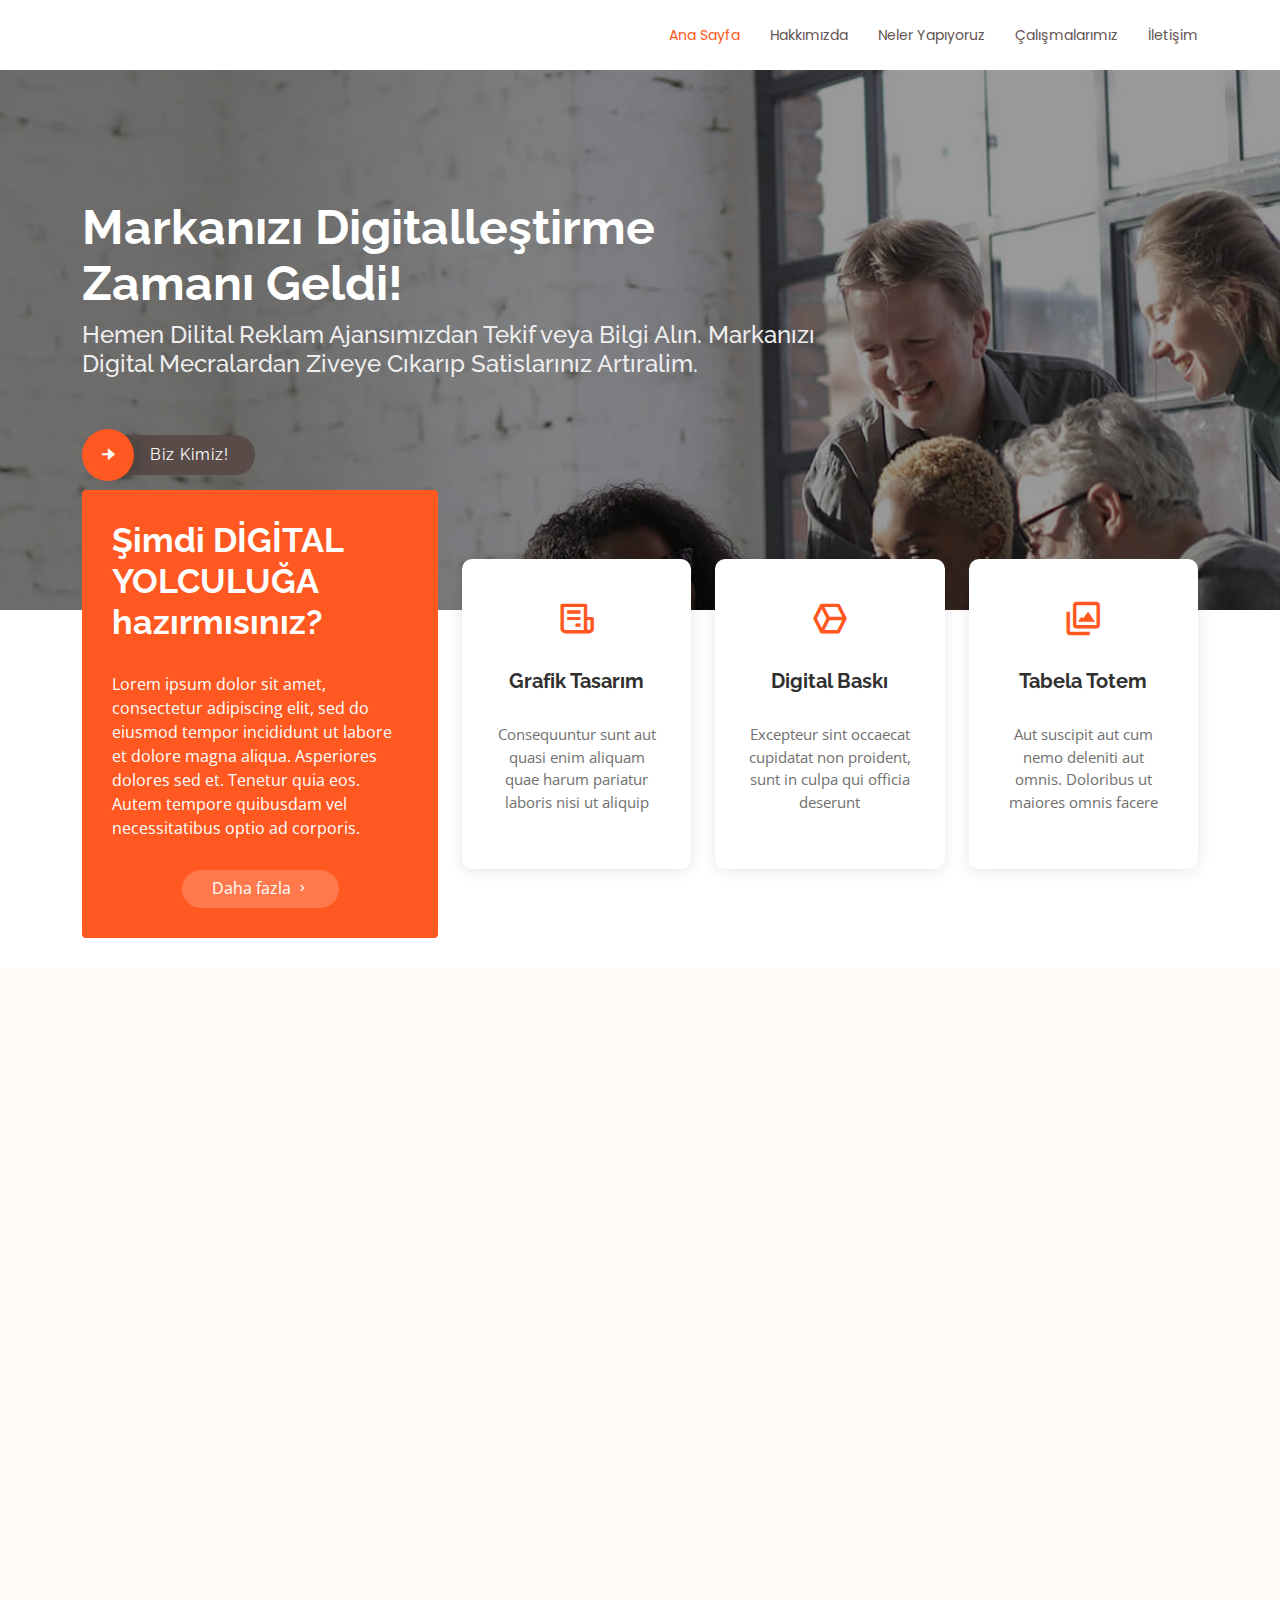
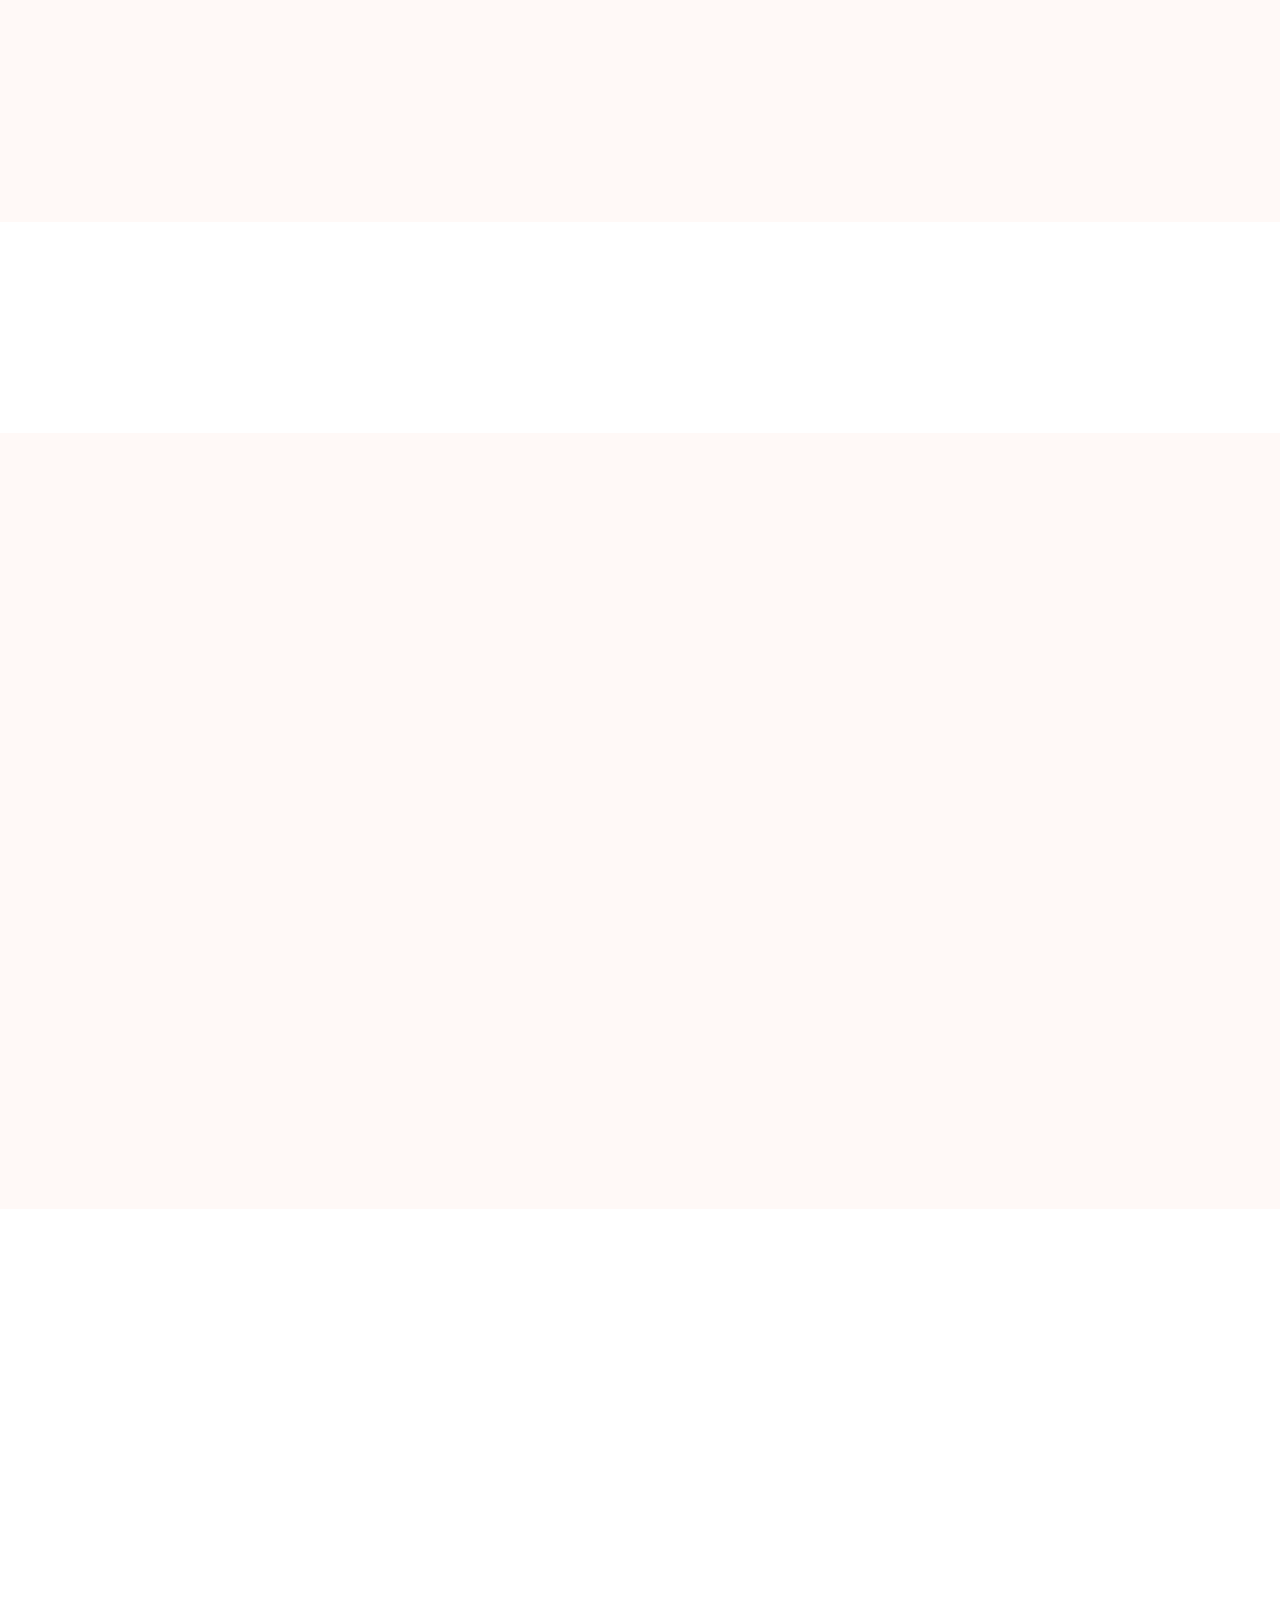
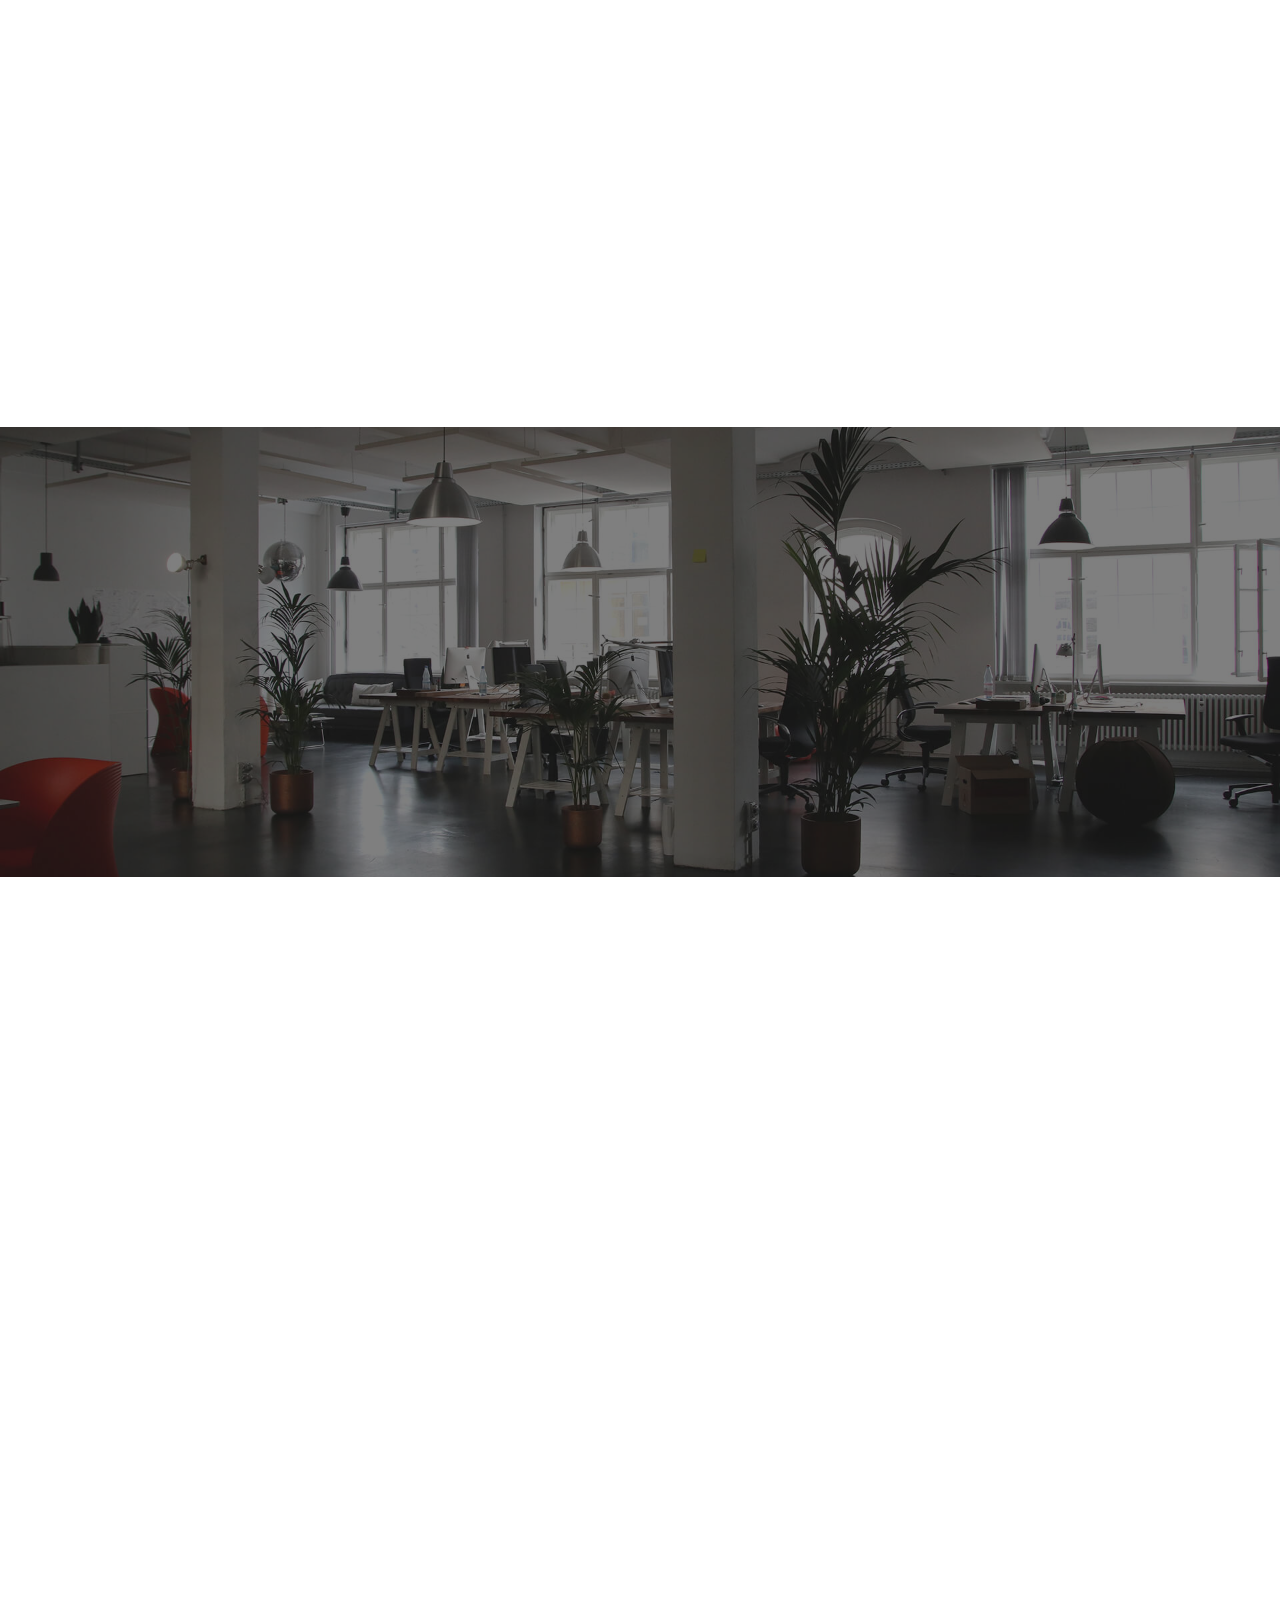
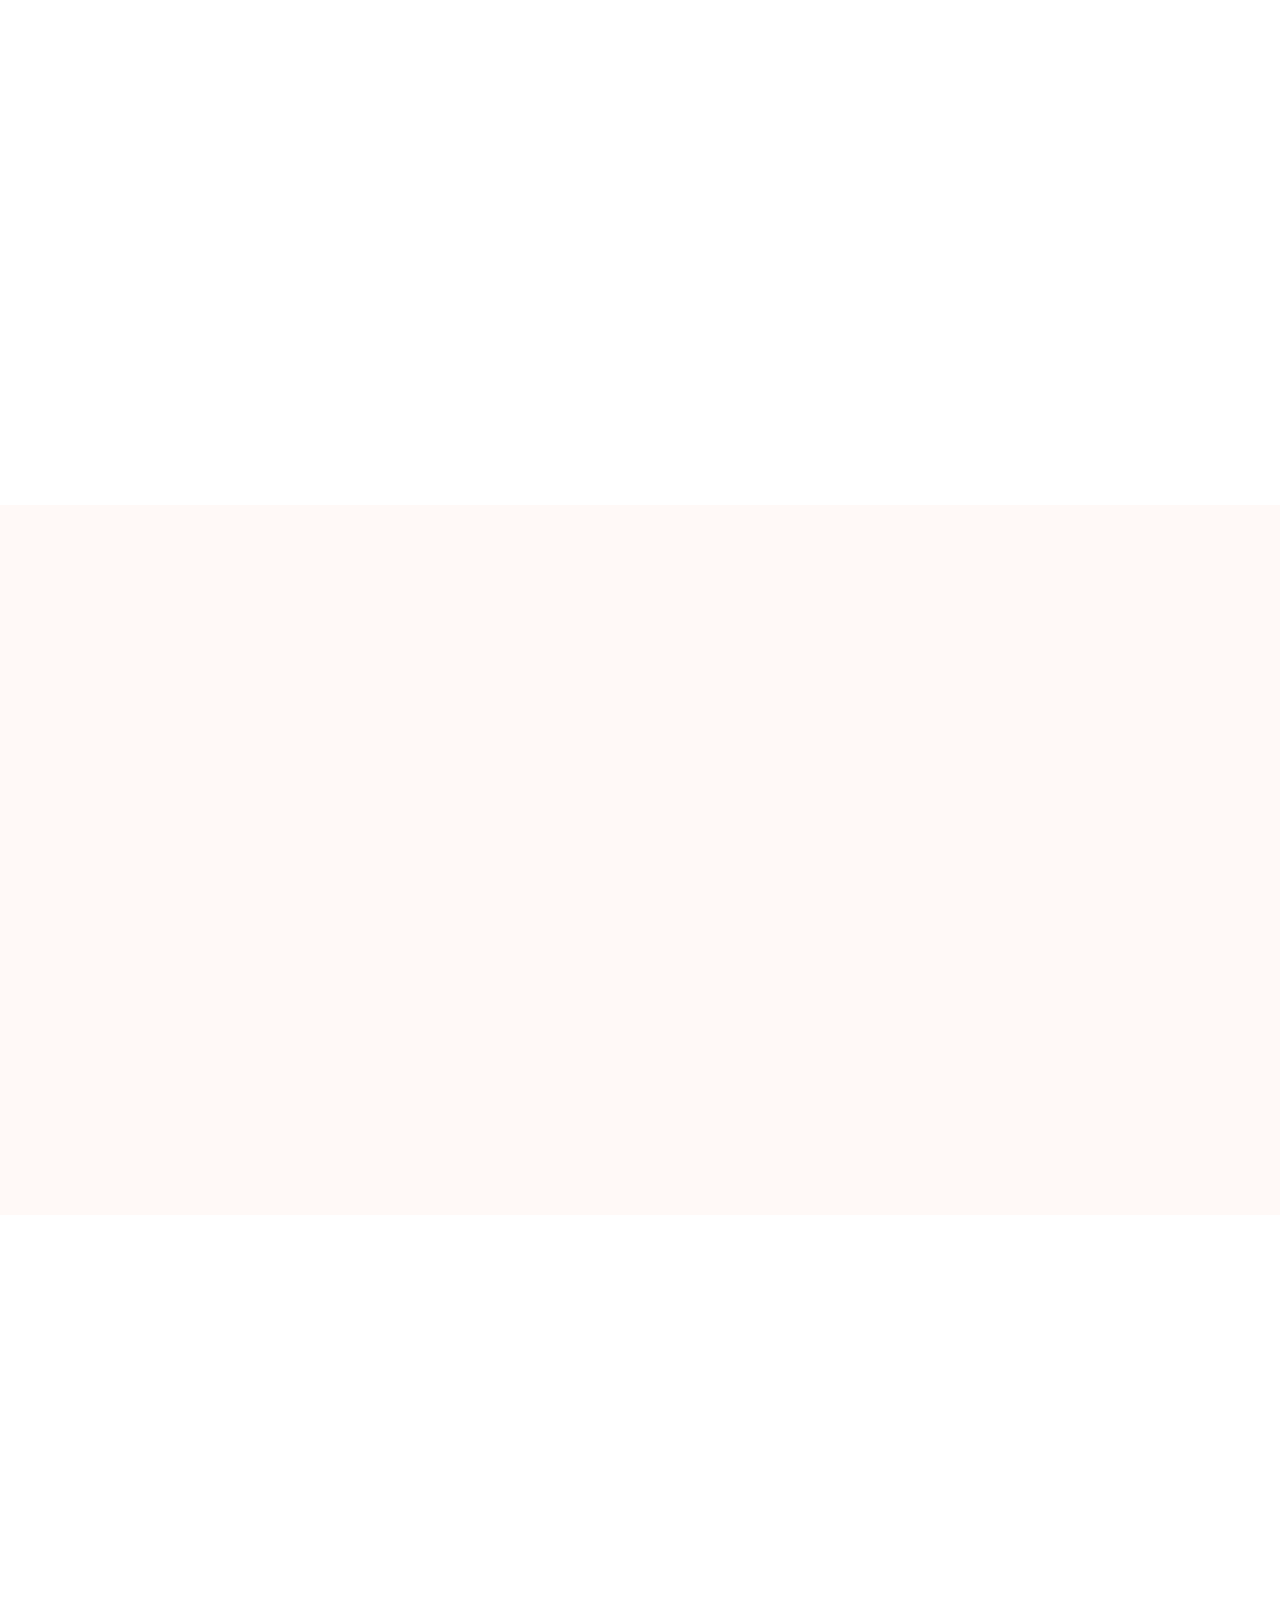
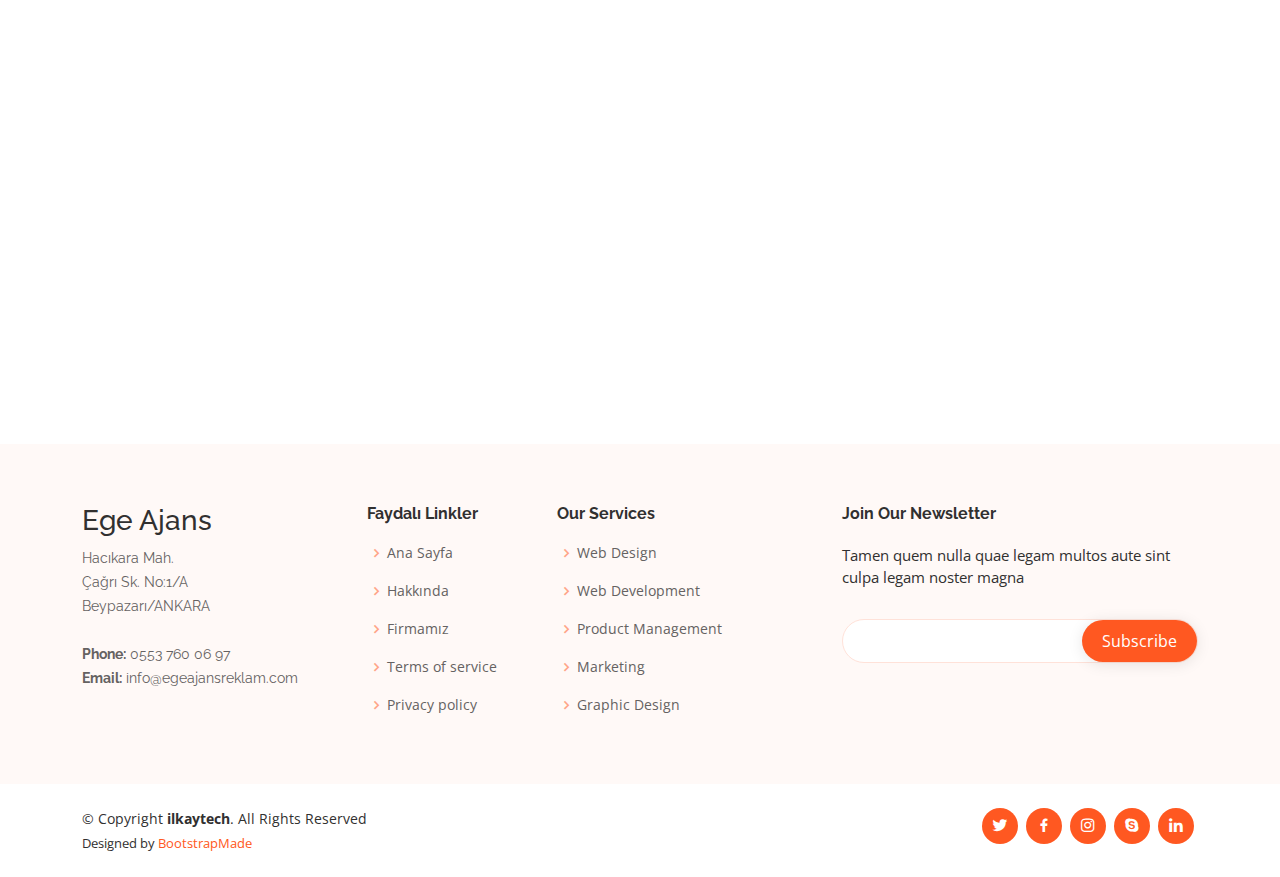
==== index.html @ 49d6255a "logo" ====
<!DOCTYPE html>
<html lang="tr">
  <head>
    <meta charset="utf-8" />
    <meta content="width=device-width, initial-scale=1.0" name="viewport" />

    <title>Flexor Bootstrap Template - Index</title>
    <meta content="" name="description" />
    <meta content="" name="keywords" />

    <!-- Favicons -->
    <link href="assets/img/favicon.png" rel="icon" />
    <link href="assets/img/apple-touch-icon.png" rel="apple-touch-icon" />

    <!-- Google Fonts -->
    <link
      href="https://fonts.googleapis.com/css?family=Open+Sans:300,300i,400,400i,600,600i,700,700i|Raleway:300,300i,400,400i,500,500i,600,600i,700,700i|Poppins:300,300i,400,400i,500,500i,600,600i,700,700i"
      rel="stylesheet"
    />

    <!-- Vendor CSS Files -->
    <link href="assets/vendor/aos/aos.css" rel="stylesheet" />
    <link
      href="assets/vendor/bootstrap/css/bootstrap.min.css"
      rel="stylesheet"
    />
    <link
      href="assets/vendor/bootstrap-icons/bootstrap-icons.css"
      rel="stylesheet"
    />
    <link href="assets/vendor/boxicons/css/boxicons.min.css" rel="stylesheet" />
    <link
      href="assets/vendor/glightbox/css/glightbox.min.css"
      rel="stylesheet"
    />
    <link href="assets/vendor/swiper/swiper-bundle.min.css" rel="stylesheet" />

    <!-- Template Main CSS File -->
    <link href="assets/css/style.css" rel="stylesheet" />
  </head>
  <body>
    <!-- ======= Header ======= -->
    <header id="header" class="d-flex align-items-center">
      <div class="container d-flex align-items-center justify-content-between">
        <div class="logo">
          <a href="./index.html"><img src="./assets/img/Logo.png" alt="" /></a>
        </div>

        <nav id="navbar" class="navbar">
          <ul>
            <li>
              <a class="nav-link scrollto active" href="#hero">Ana Sayfa</a>
            </li>
            <li><a class="nav-link scrollto" href="#about">Hakkımızda</a></li>
            <li>
              <a class="nav-link scrollto" href="#services">Neler Yapıyoruz</a>
            </li>
            <li>
              <a class="nav-link scrollto" href="#portfolio">Çalışmalarımız</a>
            </li>

            <!-- <li class="dropdown">
              <a href="#"
                ><span>Drop Down</span> <i class="bi bi-chevron-down"></i
              ></a>
              <ul>
                <li><a href="#">Drop Down 1</a></li>
                <li class="dropdown">
                  <a href="#"
                    ><span>Deep Drop Down</span>
                    <i class="bi bi-chevron-right"></i
                  ></a>
                  <ul>
                    <li><a href="#">Deep Drop Down 1</a></li>
                    <li><a href="#">Deep Drop Down 2</a></li>
                    <li><a href="#">Deep Drop Down 3</a></li>
                    <li><a href="#">Deep Drop Down 4</a></li>
                    <li><a href="#">Deep Drop Down 5</a></li>
                  </ul>
                </li>
                <li><a href="#">Drop Down 2</a></li>
                <li><a href="#">Drop Down 3</a></li>
                <li><a href="#">Drop Down 4</a></li>
              </ul>
            </li> -->
            <li><a class="nav-link scrollto" href="#contact">İletişim</a></li>
          </ul>
          <i class="bi bi-list mobile-nav-toggle"></i>
        </nav>
        <!-- .navbar -->
      </div>
    </header>
    <!-- End Header -->

    <!-- ======= Hero Section ======= -->
    <section
      id="hero"
      class="d-flex flex-column justify-content-center align-items-center"
    >
      <div class="container" data-aos="fade-in">
        <h1>
          Markanızı Digitalleştirme <br />
          Zamanı Geldi!
        </h1>
        <h2>
          Hemen Dilital Reklam Ajansımızdan Tekif veya Bilgi Alın. Markanızı
          <br />
          Digital Mecralardan Ziveye Cıkarıp Satislarınız Artıralim.
        </h2>
        <div class="d-flex align-items-center">
          <i class="bx bxs-right-arrow-alt get-started-icon"></i>
          <a href="#about" class="btn-get-started scrollto">Biz Kimiz!</a>
        </div>
      </div>
    </section>
    <!-- End Hero -->

    <main id="main">
      <!-- ======= Why Us Section ======= -->
      <section id="why-us" class="why-us">
        <div class="container">
          <div class="row">
            <div class="col-xl-4 col-lg-5" data-aos="fade-up">
              <div class="content">
                <h3>Şimdi DİGİTAL YOLCULUĞA hazırmısınız?</h3>
                <p>
                  Lorem ipsum dolor sit amet, consectetur adipiscing elit, sed
                  do eiusmod tempor incididunt ut labore et dolore magna aliqua.
                  Asperiores dolores sed et. Tenetur quia eos. Autem tempore
                  quibusdam vel necessitatibus optio ad corporis.
                </p>
                <div class="text-center">
                  <a href="#about" class="more-btn"
                    >Daha fazla <i class="bx bx-chevron-right"></i
                  ></a>
                </div>
              </div>
            </div>
            <div class="col-xl-8 col-lg-7 d-flex">
              <div class="icon-boxes d-flex flex-column justify-content-center">
                <div class="row">
                  <div
                    class="col-xl-4 d-flex align-items-stretch"
                    data-aos="fade-up"
                    data-aos-delay="100"
                  >
                    <div class="icon-box mt-4 mt-xl-0">
                      <i class="bx bx-receipt"></i>
                      <h4>Grafik Tasarım</h4>
                      <p>
                        Consequuntur sunt aut quasi enim aliquam quae harum
                        pariatur laboris nisi ut aliquip
                      </p>
                    </div>
                  </div>
                  <div
                    class="col-xl-4 d-flex align-items-stretch"
                    data-aos="fade-up"
                    data-aos-delay="200"
                  >
                    <div class="icon-box mt-4 mt-xl-0">
                      <i class="bx bx-cube-alt"></i>
                      <h4>Digital Baskı</h4>
                      <p>
                        Excepteur sint occaecat cupidatat non proident, sunt in
                        culpa qui officia deserunt
                      </p>
                    </div>
                  </div>
                  <div
                    class="col-xl-4 d-flex align-items-stretch"
                    data-aos="fade-up"
                    data-aos-delay="300"
                  >
                    <div class="icon-box mt-4 mt-xl-0">
                      <i class="bx bx-images"></i>
                      <h4>Tabela Totem</h4>
                      <p>
                        Aut suscipit aut cum nemo deleniti aut omnis. Doloribus
                        ut maiores omnis facere
                      </p>
                    </div>
                  </div>
                </div>
              </div>
            </div>
          </div>
        </div>
      </section>
      <!-- End Why Us Section -->

      <!-- ======= About Section ======= -->
      <section id="about" class="about section-bg">
        <div class="container">
          <div class="row">
            <div
              class="col-xl-5 col-lg-6 video-box d-flex justify-content-center align-items-stretch position-relative"
              data-aos="fade-right"
            >
              <a
                href="https://www.youtube.com/watch?v=FuH1YqVqT6o"
                class="glightbox play-btn mb-4"
              ></a>
            </div>

            <div
              class="col-xl-7 col-lg-6 icon-boxes d-flex flex-column align-items-stretch justify-content-center py-5 px-lg-5"
            >
              <h4 data-aos="fade-up">Hakkımızda</h4>
              <h3 data-aos="fade-up">
                Enim quis est voluptatibus aliquid consequatur fugiat
              </h3>
              <p data-aos="fade-up">
                Esse voluptas cumque vel exercitationem. Reiciendis est hic
                accusamus. Non ipsam et sed minima temporibus laudantium. Soluta
                voluptate sed facere corporis dolores excepturi. Libero
                laboriosam sint et id nulla tenetur. Suscipit aut voluptate.
              </p>

              <div class="icon-box" data-aos="fade-up">
                <div class="icon"><i class="bx bx-fingerprint"></i></div>
                <h4 class="title"><a href="">Lorem Ipsum</a></h4>
                <p class="description">
                  Voluptatum deleniti atque corrupti quos dolores et quas
                  molestias excepturi sint occaecati cupiditate non provident
                </p>
              </div>

              <div class="icon-box" data-aos="fade-up" data-aos-delay="100">
                <div class="icon"><i class="bx bx-gift"></i></div>
                <h4 class="title"><a href="">Nemo Enim</a></h4>
                <p class="description">
                  At vero eos et accusamus et iusto odio dignissimos ducimus qui
                  blanditiis praesentium voluptatum deleniti atque
                </p>
              </div>

              <div class="icon-box" data-aos="fade-up" data-aos-delay="200">
                <div class="icon"><i class="bx bx-atom"></i></div>
                <h4 class="title"><a href="">Dine Pad</a></h4>
                <p class="description">
                  Explicabo est voluptatum asperiores consequatur magnam. Et
                  veritatis odit. Sunt aut deserunt minus aut eligendi omnis
                </p>
              </div>
            </div>
          </div>
        </div>
      </section>
      <!-- End About Section -->

      <!-- ======= Clients Section ======= -->
      <section id="clients" class="clients">
        <div class="container" data-aos="fade-up">
          <div class="clients-slider swiper">
            <div class="swiper-wrapper align-items-center">
              <div class="swiper-slide">
                <img
                  src="assets/img/clients/client-1.png"
                  class="img-fluid"
                  alt=""
                />
              </div>
              <div class="swiper-slide">
                <img
                  src="assets/img/clients/client-2.png"
                  class="img-fluid"
                  alt=""
                />
              </div>
              <div class="swiper-slide">
                <img
                  src="assets/img/clients/client-3.png"
                  class="img-fluid"
                  alt=""
                />
              </div>
              <div class="swiper-slide">
                <img
                  src="assets/img/clients/client-4.png"
                  class="img-fluid"
                  alt=""
                />
              </div>
              <div class="swiper-slide">
                <img
                  src="assets/img/clients/client-5.png"
                  class="img-fluid"
                  alt=""
                />
              </div>
              <div class="swiper-slide">
                <img
                  src="assets/img/clients/client-6.png"
                  class="img-fluid"
                  alt=""
                />
              </div>
              <div class="swiper-slide">
                <img
                  src="assets/img/clients/client-7.png"
                  class="img-fluid"
                  alt=""
                />
              </div>
              <div class="swiper-slide">
                <img
                  src="assets/img/clients/client-8.png"
                  class="img-fluid"
                  alt=""
                />
              </div>
            </div>
            <div class="swiper-pagination"></div>
          </div>
        </div>
      </section>
      <!-- End Clients Section -->

      <!-- ======= Services Section ======= -->
      <section id="services" class="services section-bg">
        <div class="container">
          <div class="section-title" data-aos="fade-up">
            <h2>Firmamız</h2>
            <p>
              Magnam dolores commodi suscipit. Necessitatibus eius consequatur
              ex aliquid fuga eum quidem. Sit sint consectetur velit. Quisquam
              quos quisquam cupiditate. Et nemo qui impedit suscipit alias ea.
              Quia fugiat sit in iste officiis commodi quidem hic quas.
            </p>
          </div>

          <div class="row">
            <div class="col-lg-4 col-md-6" data-aos="fade-up">
              <div class="icon-box">
                <div class="icon"><i class="bi bi-briefcase"></i></div>
                <h4 class="title"><a href="">Tabela Totem</a></h4>
                <p class="description">
                  Kutu Harf Tabela, Işıklı Tabela, Işıksız Tabela, Yönlendirme
                  Tabelası, Pleksi Tabela, Alüminyum Kompozit Tabela, Oyma
                  Tabela
                </p>
              </div>
            </div>
            <div
              class="col-lg-4 col-md-6"
              data-aos="fade-up"
              data-aos-delay="100"
            >
              <div class="icon-box">
                <div class="icon"><i class="bi bi-card-checklist"></i></div>
                <h4 class="title"><a href="">Grafik Tasarım</a></h4>
                <p class="description">
                  Minim veniam, quis nostrud exercitation ullamco laboris nisi
                  ut aliquip ex ea commodo consequat tarad limino ata
                </p>
              </div>
            </div>
            <div
              class="col-lg-4 col-md-6"
              data-aos="fade-up"
              data-aos-delay="200"
            >
              <div class="icon-box">
                <div class="icon"><i class="bi bi-bar-chart"></i></div>
                <h4 class="title"><a href="">Dijital Baskı</a></h4>
                <p class="description">
                  Duis aute irure dolor in reprehenderit in voluptate velit esse
                  cillum dolore eu fugiat nulla pariatur
                </p>
              </div>
            </div>
            <div
              class="col-lg-4 col-md-6"
              data-aos="fade-up"
              data-aos-delay="300"
            >
              <div class="icon-box">
                <div class="icon"><i class="bi bi-binoculars"></i></div>
                <h4 class="title"><a href="">Sosyal</a></h4>
                <p class="description">
                  Excepteur sint occaecat cupidatat non proident, sunt in culpa
                  qui officia deserunt mollit anim id est laborum
                </p>
              </div>
            </div>
            <div
              class="col-lg-4 col-md-6"
              data-aos="fade-up"
              data-aos-delay="400"
            >
              <div class="icon-box">
                <div class="icon"><i class="bi bi-brightness-high"></i></div>
                <h4 class="title"><a href="">Dijital Ajans</a></h4>
                <p class="description">
                  At vero eos et accusamus et iusto odio dignissimos ducimus qui
                  blanditiis praesentium voluptatum deleniti atque
                </p>
              </div>
            </div>
            <div
              class="col-lg-4 col-md-6"
              data-aos="fade-up"
              data-aos-delay="500"
            >
              <div class="icon-box">
                <div class="icon"><i class="bi bi-calendar4-week"></i></div>
                <h4 class="title"><a href="">Eiusmod Tempor</a></h4>
                <p class="description">
                  Et harum quidem rerum facilis est et expedita distinctio. Nam
                  libero tempore, cum soluta nobis est eligendi
                </p>
              </div>
            </div>
          </div>
        </div>
      </section>
      <!-- End Services Section -->

      <!-- ======= Values Section ======= -->
      <section id="values" class="values">
        <div class="container">
          <div class="row">
            <div class="col-md-6 d-flex align-items-stretch" data-aos="fade-up">
              <div
                class="card"
                style="background-image: url(assets/img/values-1.jpg)"
              >
                <div class="card-body">
                  <h5 class="card-title"><a href="">Our Mission</a></h5>
                  <p class="card-text">
                    Lorem ipsum dolor sit amet, consectetur elit, sed do eiusmod
                    tempor ut labore et dolore magna aliqua.
                  </p>
                  <div class="read-more">
                    <a href="#"><i class="bi bi-arrow-right"></i> Read More</a>
                  </div>
                </div>
              </div>
            </div>
            <div
              class="col-md-6 d-flex align-items-stretch mt-4 mt-md-0"
              data-aos="fade-up"
              data-aos-delay="100"
            >
              <div
                class="card"
                style="background-image: url(assets/img/values-2.jpg)"
              >
                <div class="card-body">
                  <h5 class="card-title"><a href="">Our Plan</a></h5>
                  <p class="card-text">
                    Sed ut perspiciatis unde omnis iste natus error sit
                    voluptatem doloremque laudantium, totam rem.
                  </p>
                  <div class="read-more">
                    <a href="#"><i class="bi bi-arrow-right"></i> Read More</a>
                  </div>
                </div>
              </div>
            </div>
            <div
              class="col-md-6 d-flex align-items-stretch mt-4"
              data-aos="fade-up"
              data-aos-delay="200"
            >
              <div
                class="card"
                style="background-image: url(assets/img/values-3.jpg)"
              >
                <div class="card-body">
                  <h5 class="card-title"><a href="">Our Vision</a></h5>
                  <p class="card-text">
                    Nemo enim ipsam voluptatem quia voluptas sit aut odit aut
                    fugit, sed quia magni dolores.
                  </p>
                  <div class="read-more">
                    <a href="#"><i class="bi bi-arrow-right"></i> Read More</a>
                  </div>
                </div>
              </div>
            </div>
            <div
              class="col-md-6 d-flex align-items-stretch mt-4"
              data-aos="fade-up"
              data-aos-delay="300"
            >
              <div
                class="card"
                style="background-image: url(assets/img/values-4.jpg)"
              >
                <div class="card-body">
                  <h5 class="card-title"><a href="">Our Care</a></h5>
                  <p class="card-text">
                    Nostrum eum sed et autem dolorum perspiciatis. Magni porro
                    quisquam laudantium voluptatem.
                  </p>
                  <div class="read-more">
                    <a href="#"><i class="bi bi-arrow-right"></i> Read More</a>
                  </div>
                </div>
              </div>
            </div>
          </div>
        </div>
      </section>
      <!-- End Values Section -->

      <!-- ======= Testimonials Section ======= -->
      <section id="testimonials" class="testimonials">
        <div class="container position-relative" data-aos="fade-up">
          <div
            class="testimonials-slider swiper"
            data-aos="fade-up"
            data-aos-delay="100"
          >
            <div class="swiper-wrapper">
              <div class="swiper-slide">
                <div class="testimonial-item">
                  <img
                    src="assets/img/testimonials/testimonials-1.jpg"
                    class="testimonial-img"
                    alt=""
                  />
                  <h3>Saul Goodman</h3>
                  <h4>Ceo &amp; Founder</h4>
                  <p>
                    <i class="bx bxs-quote-alt-left quote-icon-left"></i>
                    Proin iaculis purus consequat sem cure digni ssim donec
                    porttitora entum suscipit rhoncus. Accusantium quam,
                    ultricies eget id, aliquam eget nibh et. Maecen aliquam,
                    risus at semper.
                    <i class="bx bxs-quote-alt-right quote-icon-right"></i>
                  </p>
                </div>
              </div>
              <!-- End testimonial item -->

              <div class="swiper-slide">
                <div class="testimonial-item">
                  <img
                    src="assets/img/testimonials/testimonials-2.jpg"
                    class="testimonial-img"
                    alt=""
                  />
                  <h3>Sara Wilsson</h3>
                  <h4>Designer</h4>
                  <p>
                    <i class="bx bxs-quote-alt-left quote-icon-left"></i>
                    Export tempor illum tamen malis malis eram quae irure esse
                    labore quem cillum quid cillum eram malis quorum velit fore
                    eram velit sunt aliqua noster fugiat irure amet legam anim
                    culpa.
                    <i class="bx bxs-quote-alt-right quote-icon-right"></i>
                  </p>
                </div>
              </div>
              <!-- End testimonial item -->

              <div class="swiper-slide">
                <div class="testimonial-item">
                  <img
                    src="assets/img/testimonials/testimonials-3.jpg"
                    class="testimonial-img"
                    alt=""
                  />
                  <h3>Jena Karlis</h3>
                  <h4>Store Owner</h4>
                  <p>
                    <i class="bx bxs-quote-alt-left quote-icon-left"></i>
                    Enim nisi quem export duis labore cillum quae magna enim
                    sint quorum nulla quem veniam duis minim tempor labore quem
                    eram duis noster aute amet eram fore quis sint minim.
                    <i class="bx bxs-quote-alt-right quote-icon-right"></i>
                  </p>
                </div>
              </div>
              <!-- End testimonial item -->

              <div class="swiper-slide">
                <div class="testimonial-item">
                  <img
                    src="assets/img/testimonials/testimonials-4.jpg"
                    class="testimonial-img"
                    alt=""
                  />
                  <h3>Matt Brandon</h3>
                  <h4>Freelancer</h4>
                  <p>
                    <i class="bx bxs-quote-alt-left quote-icon-left"></i>
                    Fugiat enim eram quae cillum dolore dolor amet nulla culpa
                    multos export minim fugiat minim velit minim dolor enim duis
                    veniam ipsum anim magna sunt elit fore quem dolore labore
                    illum veniam.
                    <i class="bx bxs-quote-alt-right quote-icon-right"></i>
                  </p>
                </div>
              </div>
              <!-- End testimonial item -->

              <div class="swiper-slide">
                <div class="testimonial-item">
                  <img
                    src="assets/img/testimonials/testimonials-5.jpg"
                    class="testimonial-img"
                    alt=""
                  />
                  <h3>John Larson</h3>
                  <h4>Entrepreneur</h4>
                  <p>
                    <i class="bx bxs-quote-alt-left quote-icon-left"></i>
                    Quis quorum aliqua sint quem legam fore sunt eram irure
                    aliqua veniam tempor noster veniam enim culpa labore duis
                    sunt culpa nulla illum cillum fugiat legam esse veniam culpa
                    fore nisi cillum quid.
                    <i class="bx bxs-quote-alt-right quote-icon-right"></i>
                  </p>
                </div>
              </div>
              <!-- End testimonial item -->
            </div>
            <div class="swiper-pagination"></div>
          </div>
        </div>
      </section>
      <!-- End Testimonials Section -->

      <!-- ======= Portfolio Section ======= -->
      <section id="portfolio" class="portfolio">
        <div class="container">
          <div class="section-title">
            <h2 data-aos="fade-up">Çalışmalarımız</h2>
            <p data-aos="fade-up">
              Reklam amaci altinda yapilacak olan her sey; insanlarin zihninde
              kurumla ilgili yer edinen önemli bir unsurdur. Bundan dolay:
              hazirlanacak reklam aracina son derece önem gösterilmelidir ve
              özenli bir sekilde hazirlanmalidir. işinize ve işimize saygi
              duyuyoruz çünkü; "Reklaminiz, Reklamimizdir..!
            </p>
          </div>

          <div class="row" data-aos="fade-up" data-aos-delay="100">
            <div class="col-lg-12 d-flex justify-content-center">
              <ul id="portfolio-flters">
                <li data-filter="*" class="filter-active">Tümü</li>
                <li data-filter=".filter-app">App</li>
                <li data-filter=".filter-card">Card</li>
                <li data-filter=".filter-web">Web</li>
              </ul>
            </div>
          </div>

          <div
            class="row portfolio-container"
            data-aos="fade-up"
            data-aos-delay="200"
          >
            <div class="col-lg-4 col-md-6 portfolio-item filter-app">
              <img
                src="assets/img/portfolio/portfolio-1.jpg"
                class="img-fluid"
                alt=""
              />
              <div class="portfolio-info">
                <h4>App 1</h4>
                <p>App</p>
                <a
                  href="assets/img/portfolio/portfolio-1.jpg"
                  data-gallery="portfolioGallery"
                  class="portfolio-lightbox preview-link"
                  title="App 1"
                  ><i class="bx bx-plus"></i
                ></a>
                <a
                  href="portfolio-details.html"
                  class="details-link"
                  title="More Details"
                  ><i class="bx bx-link"></i
                ></a>
              </div>
            </div>

            <div class="col-lg-4 col-md-6 portfolio-item filter-web">
              <img
                src="assets/img/portfolio/portfolio-2.jpg"
                class="img-fluid"
                alt=""
              />
              <div class="portfolio-info">
                <h4>Web 3</h4>
                <p>Web</p>
                <a
                  href="assets/img/portfolio/portfolio-2.jpg"
                  data-gallery="portfolioGallery"
                  class="portfolio-lightbox preview-link"
                  title="Web 3"
                  ><i class="bx bx-plus"></i
                ></a>
                <a
                  href="portfolio-details.html"
                  class="details-link"
                  title="More Details"
                  ><i class="bx bx-link"></i
                ></a>
              </div>
            </div>

            <div class="col-lg-4 col-md-6 portfolio-item filter-app">
              <img
                src="assets/img/portfolio/portfolio-3.jpg"
                class="img-fluid"
                alt=""
              />
              <div class="portfolio-info">
                <h4>App 2</h4>
                <p>App</p>
                <a
                  href="assets/img/portfolio/portfolio-3.jpg"
                  data-gallery="portfolioGallery"
                  class="portfolio-lightbox preview-link"
                  title="App 2"
                  ><i class="bx bx-plus"></i
                ></a>
                <a
                  href="portfolio-details.html"
                  class="details-link"
                  title="More Details"
                  ><i class="bx bx-link"></i
                ></a>
              </div>
            </div>

            <div class="col-lg-4 col-md-6 portfolio-item filter-card">
              <img
                src="assets/img/portfolio/portfolio-4.jpg"
                class="img-fluid"
                alt=""
              />
              <div class="portfolio-info">
                <h4>Card 2</h4>
                <p>Card</p>
                <a
                  href="assets/img/portfolio/portfolio-4.jpg"
                  data-gallery="portfolioGallery"
                  class="portfolio-lightbox preview-link"
                  title="Card 2"
                  ><i class="bx bx-plus"></i
                ></a>
                <a
                  href="portfolio-details.html"
                  class="details-link"
                  title="More Details"
                  ><i class="bx bx-link"></i
                ></a>
              </div>
            </div>

            <div class="col-lg-4 col-md-6 portfolio-item filter-web">
              <img
                src="assets/img/portfolio/portfolio-5.jpg"
                class="img-fluid"
                alt=""
              />
              <div class="portfolio-info">
                <h4>Web 2</h4>
                <p>Web</p>
                <a
                  href="assets/img/portfolio/portfolio-5.jpg"
                  data-gallery="portfolioGallery"
                  class="portfolio-lightbox preview-link"
                  title="Web 2"
                  ><i class="bx bx-plus"></i
                ></a>
                <a
                  href="portfolio-details.html"
                  class="details-link"
                  title="More Details"
                  ><i class="bx bx-link"></i
                ></a>
              </div>
            </div>

            <div class="col-lg-4 col-md-6 portfolio-item filter-app">
              <img
                src="assets/img/portfolio/portfolio-6.jpg"
                class="img-fluid"
                alt=""
              />
              <div class="portfolio-info">
                <h4>App 3</h4>
                <p>App</p>
                <a
                  href="assets/img/portfolio/portfolio-6.jpg"
                  data-gallery="portfolioGallery"
                  class="portfolio-lightbox preview-link"
                  title="App 3"
                  ><i class="bx bx-plus"></i
                ></a>
                <a
                  href="portfolio-details.html"
                  class="details-link"
                  title="More Details"
                  ><i class="bx bx-link"></i
                ></a>
              </div>
            </div>

            <div class="col-lg-4 col-md-6 portfolio-item filter-card">
              <img
                src="assets/img/portfolio/portfolio-7.jpg"
                class="img-fluid"
                alt=""
              />
              <div class="portfolio-info">
                <h4>Card 1</h4>
                <p>Card</p>
                <a
                  href="assets/img/portfolio/portfolio-7.jpg"
                  data-gallery="portfolioGallery"
                  class="portfolio-lightbox preview-link"
                  title="Card 1"
                  ><i class="bx bx-plus"></i
                ></a>
                <a
                  href="portfolio-details.html"
                  class="details-link"
                  title="More Details"
                  ><i class="bx bx-link"></i
                ></a>
              </div>
            </div>

            <div class="col-lg-4 col-md-6 portfolio-item filter-card">
              <img
                src="assets/img/portfolio/portfolio-8.jpg"
                class="img-fluid"
                alt=""
              />
              <div class="portfolio-info">
                <h4>Card 3</h4>
                <p>Card</p>
                <a
                  href="assets/img/portfolio/portfolio-8.jpg"
                  data-gallery="portfolioGallery"
                  class="portfolio-lightbox preview-link"
                  title="Card 3"
                  ><i class="bx bx-plus"></i
                ></a>
                <a
                  href="portfolio-details.html"
                  class="details-link"
                  title="More Details"
                  ><i class="bx bx-link"></i
                ></a>
              </div>
            </div>

            <div class="col-lg-4 col-md-6 portfolio-item filter-web">
              <img
                src="assets/img/portfolio/portfolio-9.jpg"
                class="img-fluid"
                alt=""
              />
              <div class="portfolio-info">
                <h4>Web 3</h4>
                <p>Web</p>
                <a
                  href="assets/img/portfolio/portfolio-9.jpg"
                  data-gallery="portfolioGallery"
                  class="portfolio-lightbox preview-link"
                  title="Web 3"
                  ><i class="bx bx-plus"></i
                ></a>
                <a
                  href="portfolio-details.html"
                  class="details-link"
                  title="More Details"
                  ><i class="bx bx-link"></i
                ></a>
              </div>
            </div>
          </div>
        </div>
      </section>
      <!-- End Portfolio Section -->

      <!-- ======= Team Section ======= -->
      <!-- <section id="team" class="team section-bg">
        <div class="container">
          <div class="section-title">
            <h2 data-aos="fade-up">Team</h2>
            <p data-aos="fade-up">
              Magnam dolores commodi suscipit. Necessitatibus eius consequatur
              ex aliquid fuga eum quidem. Sit sint consectetur velit. Quisquam
              quos quisquam cupiditate. Et nemo qui impedit suscipit alias ea.
              Quia fugiat sit in iste officiis commodi quidem hic quas.
            </p>
          </div>

          <div class="row">
            <div
              class="col-lg-3 col-md-6 d-flex align-items-stretch"
              data-aos="fade-up"
            >
              <div class="member">
                <div class="member-img">
                  <img
                    src="assets/img/team/team-1.jpg"
                    class="img-fluid"
                    alt=""
                  />
                  <div class="social">
                    <a href=""><i class="bi bi-twitter"></i></a>
                    <a href=""><i class="bi bi-facebook"></i></a>
                    <a href=""><i class="bi bi-instagram"></i></a>
                    <a href=""><i class="bi bi-linkedin"></i></a>
                  </div>
                </div>
                <div class="member-info">
                  <h4>Walter White</h4>
                  <span>Chief Executive Officer</span>
                </div>
              </div>
            </div>

            <div
              class="col-lg-3 col-md-6 d-flex align-items-stretch"
              data-aos="fade-up"
              data-aos-delay="100"
            >
              <div class="member">
                <div class="member-img">
                  <img
                    src="assets/img/team/team-2.jpg"
                    class="img-fluid"
                    alt=""
                  />
                  <div class="social">
                    <a href=""><i class="bi bi-twitter"></i></a>
                    <a href=""><i class="bi bi-facebook"></i></a>
                    <a href=""><i class="bi bi-instagram"></i></a>
                    <a href=""><i class="bi bi-linkedin"></i></a>
                  </div>
                </div>
                <div class="member-info">
                  <h4>Sarah Jhonson</h4>
                  <span>Product Manager</span>
                </div>
              </div>
            </div>

            <div
              class="col-lg-3 col-md-6 d-flex align-items-stretch"
              data-aos="fade-up"
              data-aos-delay="200"
            >
              <div class="member">
                <div class="member-img">
                  <img
                    src="assets/img/team/team-3.jpg"
                    class="img-fluid"
                    alt=""
                  />
                  <div class="social">
                    <a href=""><i class="bi bi-twitter"></i></a>
                    <a href=""><i class="bi bi-facebook"></i></a>
                    <a href=""><i class="bi bi-instagram"></i></a>
                    <a href=""><i class="bi bi-linkedin"></i></a>
                  </div>
                </div>
                <div class="member-info">
                  <h4>William Anderson</h4>
                  <span>CTO</span>
                </div>
              </div>
            </div>

            <div
              class="col-lg-3 col-md-6 d-flex align-items-stretch"
              data-aos="fade-up"
              data-aos-delay="300"
            >
              <div class="member">
                <div class="member-img">
                  <img
                    src="assets/img/team/team-4.jpg"
                    class="img-fluid"
                    alt=""
                  />
                  <div class="social">
                    <a href=""><i class="bi bi-twitter"></i></a>
                    <a href=""><i class="bi bi-facebook"></i></a>
                    <a href=""><i class="bi bi-instagram"></i></a>
                    <a href=""><i class="bi bi-linkedin"></i></a>
                  </div>
                </div>
                <div class="member-info">
                  <h4>Amanda Jepson</h4>
                  <span>Accountant</span>
                </div>
              </div>
            </div>
          </div>
        </div>
      </section> -->
      <!-- End Team Section -->

      <!-- ======= Pricing Section ======= -->
      <!-- <section id="pricing" class="pricing">
        <div class="container">
          <div class="section-title">
            <h2 data-aos="fade-up">Pricing</h2>
            <p data-aos="fade-up">
              Magnam dolores commodi suscipit. Necessitatibus eius consequatur
              ex aliquid fuga eum quidem. Sit sint consectetur velit. Quisquam
              quos quisquam cupiditate. Et nemo qui impedit suscipit alias ea.
              Quia fugiat sit in iste officiis commodi quidem hic quas.
            </p>
          </div>

          <div class="row">
            <div class="col-lg-3 col-md-6" data-aos="fade-up">
              <div class="box">
                <h3>Free</h3>
                <h4><sup>$</sup>0<span> / month</span></h4>
                <ul>
                  <li>Aida dere</li>
                  <li>Nec feugiat nisl</li>
                  <li>Nulla at volutpat dola</li>
                  <li class="na">Pharetra massa</li>
                  <li class="na">Massa ultricies mi</li>
                </ul>
                <div class="btn-wrap">
                  <a href="#" class="btn-buy">Buy Now</a>
                </div>
              </div>
            </div>

            <div
              class="col-lg-3 col-md-6 mt-4 mt-md-0"
              data-aos="fade-up"
              data-aos-delay="100"
            >
              <div class="box featured">
                <h3>Business</h3>
                <h4><sup>$</sup>19<span> / month</span></h4>
                <ul>
                  <li>Aida dere</li>
                  <li>Nec feugiat nisl</li>
                  <li>Nulla at volutpat dola</li>
                  <li>Pharetra massa</li>
                  <li class="na">Massa ultricies mi</li>
                </ul>
                <div class="btn-wrap">
                  <a href="#" class="btn-buy">Buy Now</a>
                </div>
              </div>
            </div>

            <div
              class="col-lg-3 col-md-6 mt-4 mt-lg-0"
              data-aos="fade-up"
              data-aos-delay="200"
            >
              <div class="box">
                <h3>Developer</h3>
                <h4><sup>$</sup>29<span> / month</span></h4>
                <ul>
                  <li>Aida dere</li>
                  <li>Nec feugiat nisl</li>
                  <li>Nulla at volutpat dola</li>
                  <li>Pharetra massa</li>
                  <li>Massa ultricies mi</li>
                </ul>
                <div class="btn-wrap">
                  <a href="#" class="btn-buy">Buy Now</a>
                </div>
              </div>
            </div>

            <div
              class="col-lg-3 col-md-6 mt-4 mt-lg-0"
              data-aos="fade-up"
              data-aos-delay="300"
            >
              <div class="box">
                <span class="advanced">Advanced</span>
                <h3>Ultimate</h3>
                <h4><sup>$</sup>49<span> / month</span></h4>
                <ul>
                  <li>Aida dere</li>
                  <li>Nec feugiat nisl</li>
                  <li>Nulla at volutpat dola</li>
                  <li>Pharetra massa</li>
                  <li>Massa ultricies mi</li>
                </ul>
                <div class="btn-wrap">
                  <a href="#" class="btn-buy">Buy Now</a>
                </div>
              </div>
            </div>
          </div>
        </div>
      </section> -->
      <!-- End Pricing Section -->

      <!-- ======= F.A.Q Section ======= -->
      <section id="faq" class="faq section-bg">
        <div class="container">
          <div class="section-title">
            <h2 data-aos="fade-up">F.A.Q</h2>
            <p data-aos="fade-up">
              Magnam dolores commodi suscipit. Necessitatibus eius consequatur
              ex aliquid fuga eum quidem. Sit sint consectetur velit. Quisquam
              quos quisquam cupiditate. Et nemo qui impedit suscipit alias ea.
              Quia fugiat sit in iste officiis commodi quidem hic quas.
            </p>
          </div>

          <div class="faq-list">
            <ul>
              <li data-aos="fade-up">
                <i class="bx bx-help-circle icon-help"></i>
                <a
                  data-bs-toggle="collapse"
                  class="collapse"
                  data-bs-target="#faq-list-1"
                  >Non consectetur a erat nam at lectus urna duis?
                  <i class="bx bx-chevron-down icon-show"></i
                  ><i class="bx bx-chevron-up icon-close"></i
                ></a>
                <div
                  id="faq-list-1"
                  class="collapse show"
                  data-bs-parent=".faq-list"
                >
                  <p>
                    Feugiat pretium nibh ipsum consequat. Tempus iaculis urna id
                    volutpat lacus laoreet non curabitur gravida. Venenatis
                    lectus magna fringilla urna porttitor rhoncus dolor purus
                    non.
                  </p>
                </div>
              </li>

              <li data-aos="fade-up" data-aos-delay="100">
                <i class="bx bx-help-circle icon-help"></i>
                <a
                  data-bs-toggle="collapse"
                  data-bs-target="#faq-list-2"
                  class="collapsed"
                  >Feugiat scelerisque varius morbi enim nunc?
                  <i class="bx bx-chevron-down icon-show"></i
                  ><i class="bx bx-chevron-up icon-close"></i
                ></a>
                <div
                  id="faq-list-2"
                  class="collapse"
                  data-bs-parent=".faq-list"
                >
                  <p>
                    Dolor sit amet consectetur adipiscing elit pellentesque
                    habitant morbi. Id interdum velit laoreet id donec ultrices.
                    Fringilla phasellus faucibus scelerisque eleifend donec
                    pretium. Est pellentesque elit ullamcorper dignissim. Mauris
                    ultrices eros in cursus turpis massa tincidunt dui.
                  </p>
                </div>
              </li>

              <li data-aos="fade-up" data-aos-delay="200">
                <i class="bx bx-help-circle icon-help"></i>
                <a
                  data-bs-toggle="collapse"
                  data-bs-target="#faq-list-3"
                  class="collapsed"
                  >Dolor sit amet consectetur adipiscing elit?
                  <i class="bx bx-chevron-down icon-show"></i
                  ><i class="bx bx-chevron-up icon-close"></i
                ></a>
                <div
                  id="faq-list-3"
                  class="collapse"
                  data-bs-parent=".faq-list"
                >
                  <p>
                    Eleifend mi in nulla posuere sollicitudin aliquam ultrices
                    sagittis orci. Faucibus pulvinar elementum integer enim. Sem
                    nulla pharetra diam sit amet nisl suscipit. Rutrum tellus
                    pellentesque eu tincidunt. Lectus urna duis convallis
                    convallis tellus. Urna molestie at elementum eu facilisis
                    sed odio morbi quis
                  </p>
                </div>
              </li>

              <li data-aos="fade-up" data-aos-delay="300">
                <i class="bx bx-help-circle icon-help"></i>
                <a
                  data-bs-toggle="collapse"
                  data-bs-target="#faq-list-4"
                  class="collapsed"
                  >Tempus quam pellentesque nec nam aliquam sem et tortor
                  consequat? <i class="bx bx-chevron-down icon-show"></i
                  ><i class="bx bx-chevron-up icon-close"></i
                ></a>
                <div
                  id="faq-list-4"
                  class="collapse"
                  data-bs-parent=".faq-list"
                >
                  <p>
                    Molestie a iaculis at erat pellentesque adipiscing commodo.
                    Dignissim suspendisse in est ante in. Nunc vel risus commodo
                    viverra maecenas accumsan. Sit amet nisl suscipit adipiscing
                    bibendum est. Purus gravida quis blandit turpis cursus in.
                  </p>
                </div>
              </li>

              <li data-aos="fade-up" data-aos-delay="400">
                <i class="bx bx-help-circle icon-help"></i>
                <a
                  data-bs-toggle="collapse"
                  data-bs-target="#faq-list-5"
                  class="collapsed"
                  >Tortor vitae purus faucibus ornare. Varius vel pharetra vel
                  turpis nunc eget lorem dolor?
                  <i class="bx bx-chevron-down icon-show"></i
                  ><i class="bx bx-chevron-up icon-close"></i
                ></a>
                <div
                  id="faq-list-5"
                  class="collapse"
                  data-bs-parent=".faq-list"
                >
                  <p>
                    Laoreet sit amet cursus sit amet dictum sit amet justo.
                    Mauris vitae ultricies leo integer malesuada nunc vel.
                    Tincidunt eget nullam non nisi est sit amet. Turpis nunc
                    eget lorem dolor sed. Ut venenatis tellus in metus vulputate
                    eu scelerisque.
                  </p>
                </div>
              </li>
            </ul>
          </div>
        </div>
      </section>
      <!-- End F.A.Q Section -->

      <!-- ======= Contact Section ======= -->
      <section id="contact" class="contact">
        <div class="container">
          <div class="section-title">
            <h2 data-aos="fade-up">İletişim</h2>
            <p data-aos="fade-up">
              Magnam dolores commodi suscipit. Necessitatibus eius consequatur
              ex aliquid fuga eum quidem. Sit sint consectetur velit. Quisquam
              quos quisquam cupiditate. Et nemo qui impedit suscipit alias ea.
              Quia fugiat sit in iste officiis commodi quidem hic quas.
            </p>
          </div>

          <div class="row justify-content-center">
            <div class="col-xl-3 col-lg-4 mt-4" data-aos="fade-up">
              <div class="info-box">
                <i class="bx bx-map"></i>
                <h3>Adres</h3>
                <p>Hacıkara Mah.Çağrı Sk. No:1/A 06730 Beypazarı/ANKARA</p>
              </div>
            </div>

            <div
              class="col-xl-3 col-lg-4 mt-4"
              data-aos="fade-up"
              data-aos-delay="100"
            >
              <div class="info-box">
                <i class="bx bx-envelope"></i>
                <h3>Email</h3>
                <p>info@egeajansreklam.com<br />contact@example.com</p>
              </div>
            </div>
            <div
              class="col-xl-3 col-lg-4 mt-4"
              data-aos="fade-up"
              data-aos-delay="200"
            >
              <div class="info-box">
                <i class="bx bx-phone-call"></i>
                <h3>İletişim</h3>
                <p><br />0553 760 06 97</p>
              </div>
            </div>
          </div>

          <div
            class="row justify-content-center"
            data-aos="fade-up"
            data-aos-delay="300"
          >
            <div class="col-xl-9 col-lg-12 mt-4">
              <form
                action="forms/contact.php"
                method="post"
                role="form"
                class="php-email-form"
              >
                <div class="row">
                  <div class="col-md-6 form-group">
                    <input
                      type="text"
                      name="name"
                      class="form-control"
                      id="name"
                      placeholder="Your Name"
                      required
                    />
                  </div>
                  <div class="col-md-6 form-group mt-3 mt-md-0">
                    <input
                      type="email"
                      class="form-control"
                      name="email"
                      id="email"
                      placeholder="Your Email"
                      required
                    />
                  </div>
                </div>
                <div class="form-group mt-3">
                  <input
                    type="text"
                    class="form-control"
                    name="subject"
                    id="subject"
                    placeholder="Subject"
                    required
                  />
                </div>
                <div class="form-group mt-3">
                  <textarea
                    class="form-control"
                    name="message"
                    rows="5"
                    placeholder="Message"
                    required
                  ></textarea>
                </div>
                <div class="my-3">
                  <div class="loading">Yükleniyor</div>
                  <div class="error-message"></div>
                  <div class="sent-message">
                    Mesajınız gönderildi. Teşekkürler!
                  </div>
                </div>
                <div class="text-center">
                  <button type="submit">Gönder</button>
                </div>
              </form>
            </div>
          </div>
        </div>
      </section>
      <!-- End Contact Section -->
    </main>
    <!-- End #main -->

    <!-- ======= Footer ======= -->
    <footer id="footer">
      <div class="footer-top">
        <div class="container">
          <div class="row">
            <div class="col-lg-3 col-md-6 footer-contact">
              <h3>Ege Ajans</h3>
              <p>
                Hacıkara Mah. <br />
                Çağrı Sk. No:1/A<br />
                Beypazarı/ANKARA <br /><br />
                <strong>Phone:</strong> 0553 760 06 97<br />
                <strong>Email:</strong> info@egeajansreklam.com<br />
              </p>
            </div>

            <div class="col-lg-2 col-md-6 footer-links">
              <h4>Faydalı Linkler</h4>
              <ul>
                <li>
                  <i class="bx bx-chevron-right"></i> <a href="#">Ana Sayfa</a>
                </li>
                <li>
                  <i class="bx bx-chevron-right"></i> <a href="#">Hakkında</a>
                </li>
                <li>
                  <i class="bx bx-chevron-right"></i> <a href="#">Firmamız</a>
                </li>
                <li>
                  <i class="bx bx-chevron-right"></i>
                  <a href="#">Terms of service</a>
                </li>
                <li>
                  <i class="bx bx-chevron-right"></i>
                  <a href="#">Privacy policy</a>
                </li>
              </ul>
            </div>

            <div class="col-lg-3 col-md-6 footer-links">
              <h4>Our Services</h4>
              <ul>
                <li>
                  <i class="bx bx-chevron-right"></i> <a href="#">Web Design</a>
                </li>
                <li>
                  <i class="bx bx-chevron-right"></i>
                  <a href="#">Web Development</a>
                </li>
                <li>
                  <i class="bx bx-chevron-right"></i>
                  <a href="#">Product Management</a>
                </li>
                <li>
                  <i class="bx bx-chevron-right"></i> <a href="#">Marketing</a>
                </li>
                <li>
                  <i class="bx bx-chevron-right"></i>
                  <a href="#">Graphic Design</a>
                </li>
              </ul>
            </div>

            <div class="col-lg-4 col-md-6 footer-newsletter">
              <h4>Join Our Newsletter</h4>
              <p>
                Tamen quem nulla quae legam multos aute sint culpa legam noster
                magna
              </p>
              <form action="" method="post">
                <input type="email" name="email" /><input
                  type="submit"
                  value="Subscribe"
                />
              </form>
            </div>
          </div>
        </div>
      </div>

      <div class="container d-lg-flex py-4">
        <div class="me-lg-auto text-center text-lg-start">
          <div class="copyright">
            &copy; Copyright <strong><span>ilkaytech</span></strong
            >. All Rights Reserved
          </div>
          <div class="credits">
            Designed by <a href="https://bootstrapmade.com/">BootstrapMade</a>
          </div>
        </div>
        <div class="social-links text-center text-lg-right pt-3 pt-lg-0">
          <a href="#" class="twitter"><i class="bx bxl-twitter"></i></a>
          <a href="#" class="facebook"><i class="bx bxl-facebook"></i></a>
          <a href="#" class="instagram"><i class="bx bxl-instagram"></i></a>
          <a href="#" class="google-plus"><i class="bx bxl-skype"></i></a>
          <a href="#" class="linkedin"><i class="bx bxl-linkedin"></i></a>
        </div>
      </div>
    </footer>
    <!-- End Footer -->

    <a
      href="#"
      class="back-to-top d-flex align-items-center justify-content-center"
      ><i class="bi bi-arrow-up-short"></i
    ></a>

    <!-- Vendor JS Files -->
    <script src="assets/vendor/aos/aos.js"></script>
    <script src="assets/vendor/bootstrap/js/bootstrap.bundle.min.js"></script>
    <script src="assets/vendor/glightbox/js/glightbox.min.js"></script>
    <script src="assets/vendor/isotope-layout/isotope.pkgd.min.js"></script>
    <script src="assets/vendor/swiper/swiper-bundle.min.js"></script>
    <script src="assets/vendor/php-email-form/validate.js"></script>

    <!-- Template Main JS File -->
    <script src="assets/js/main.js"></script>
  </body>
</html>
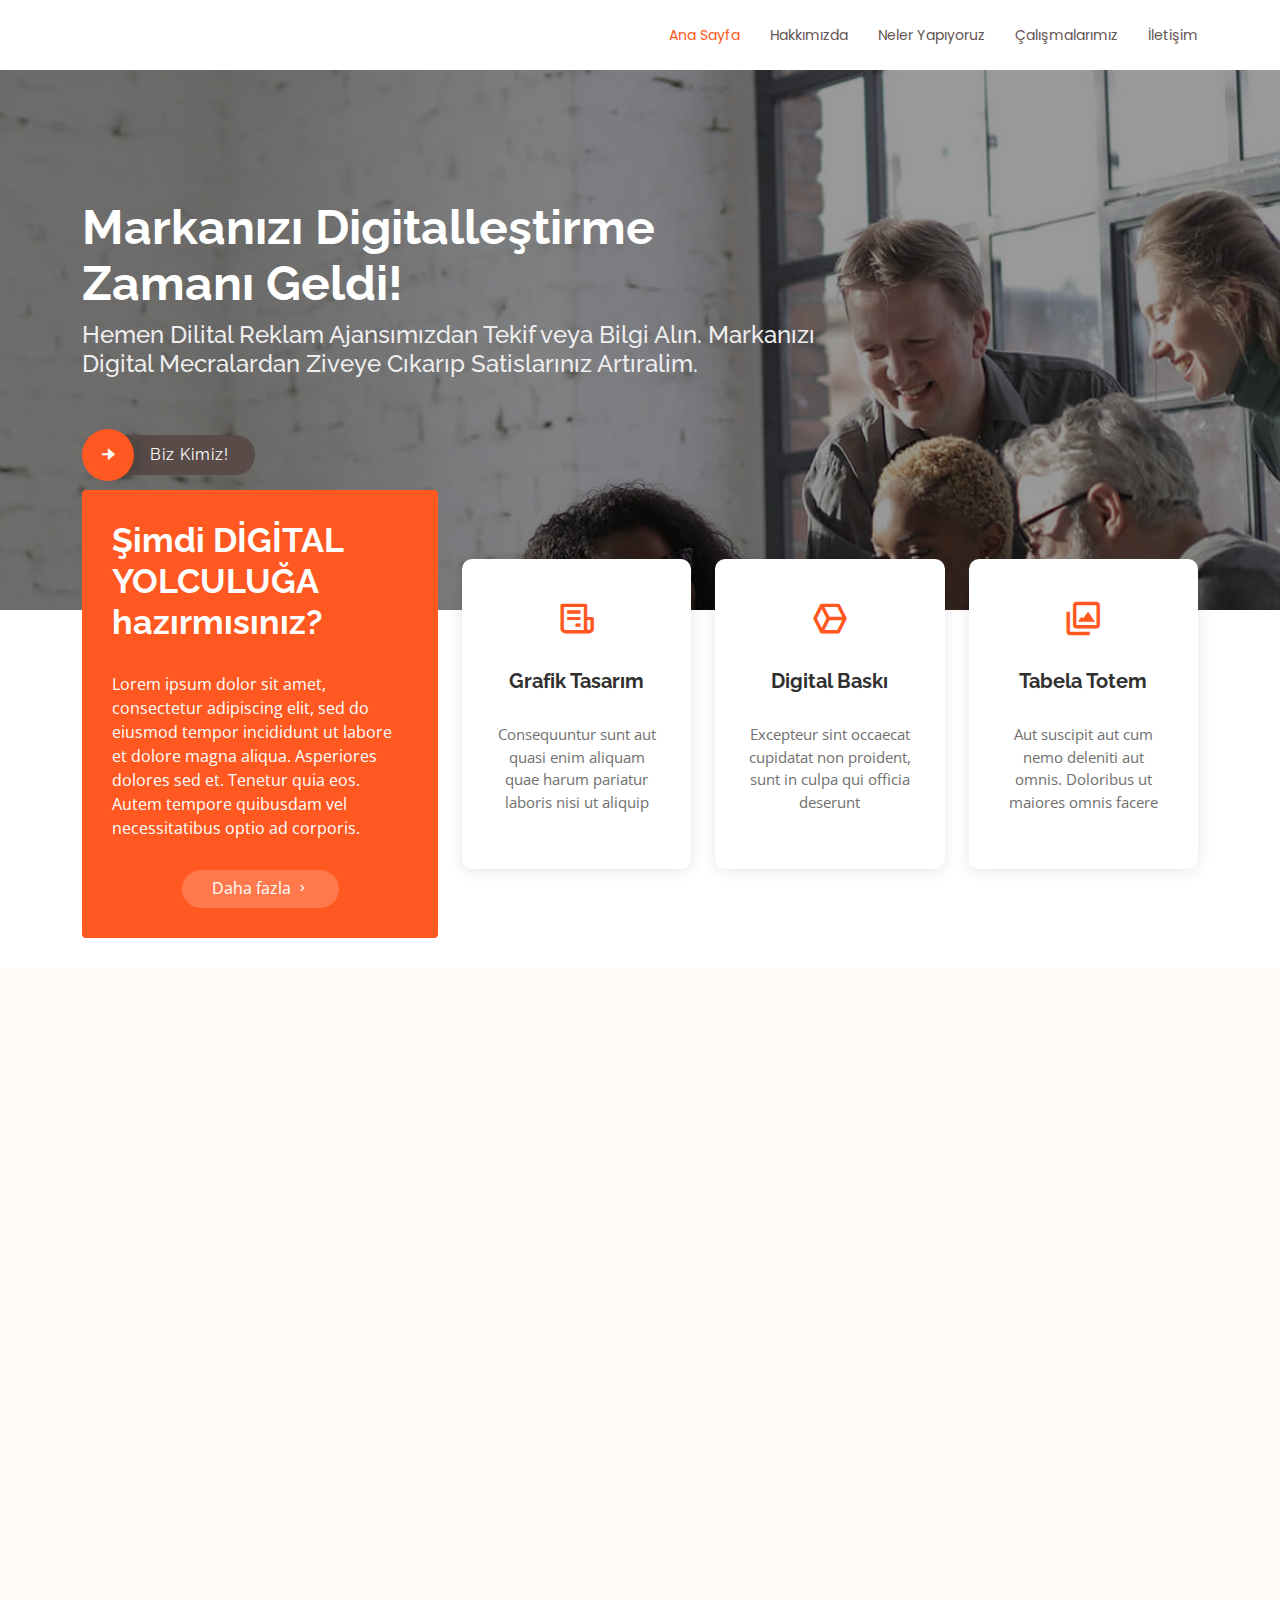
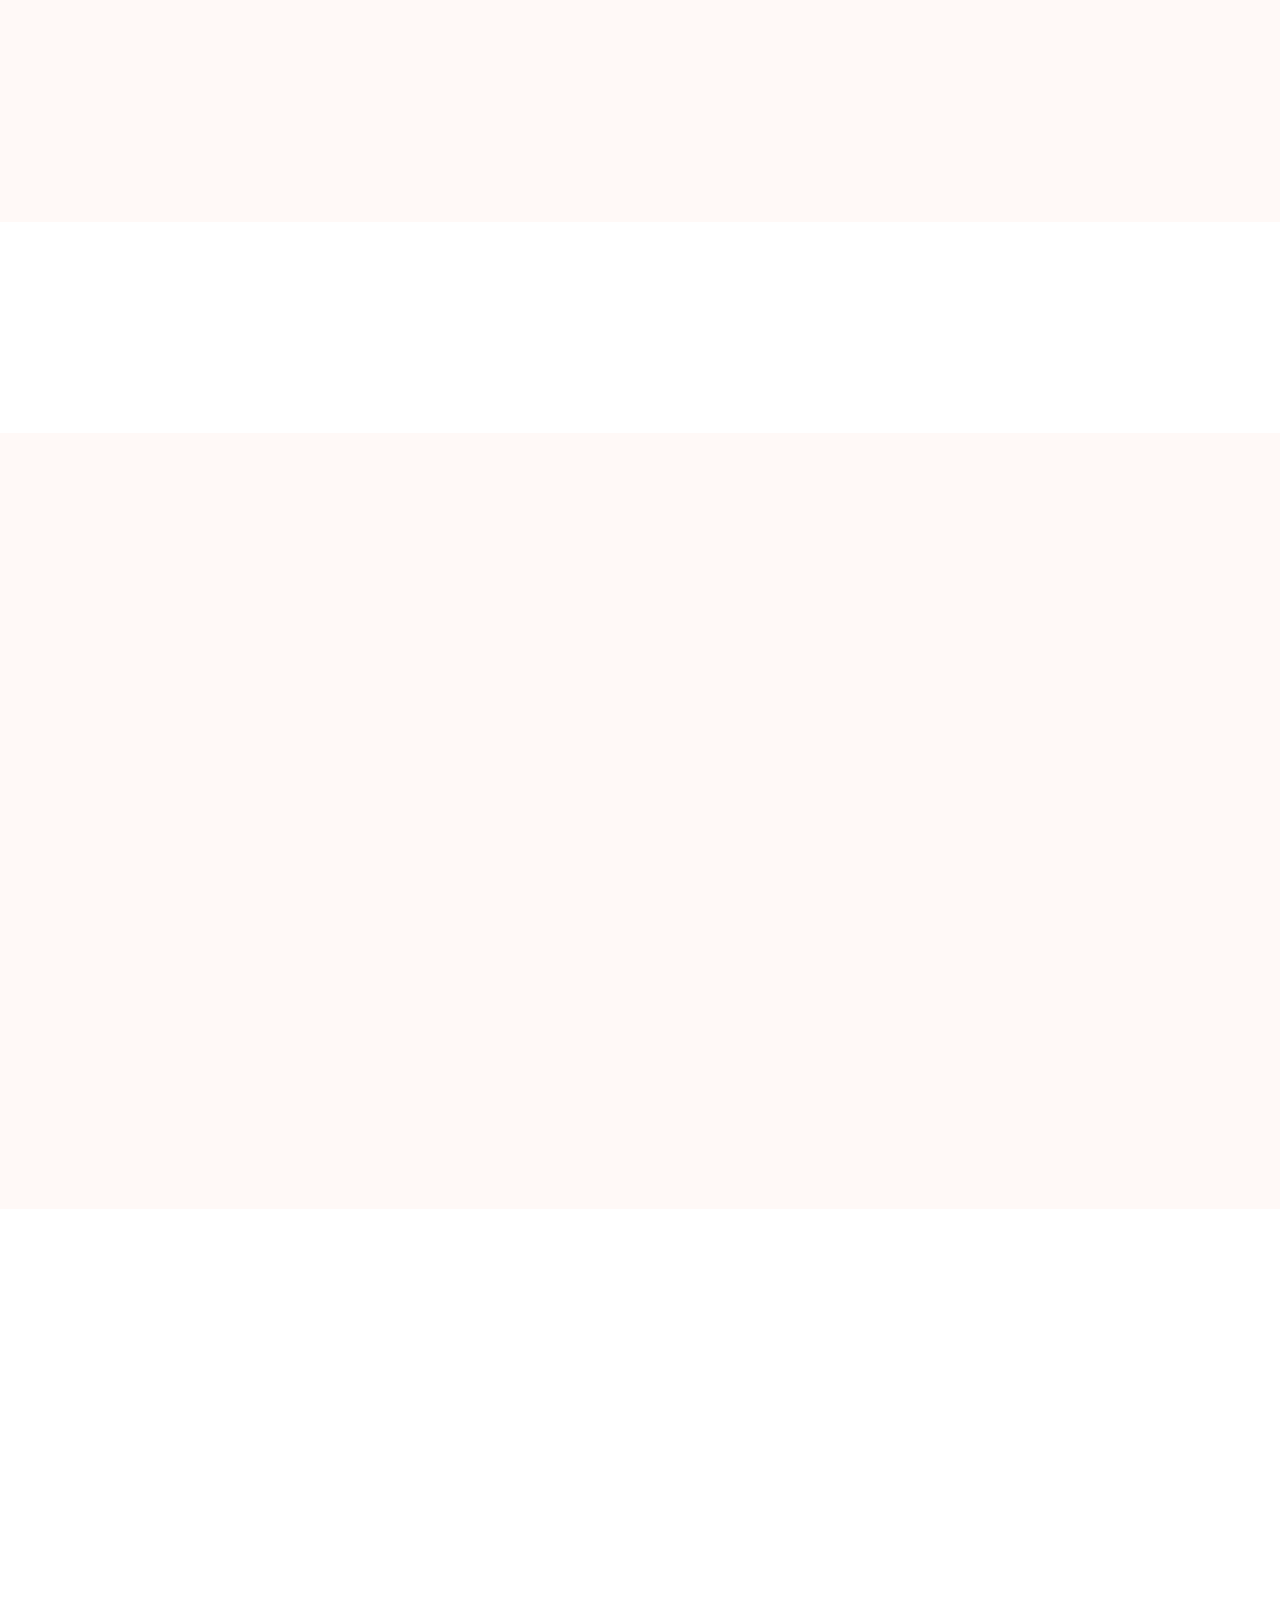
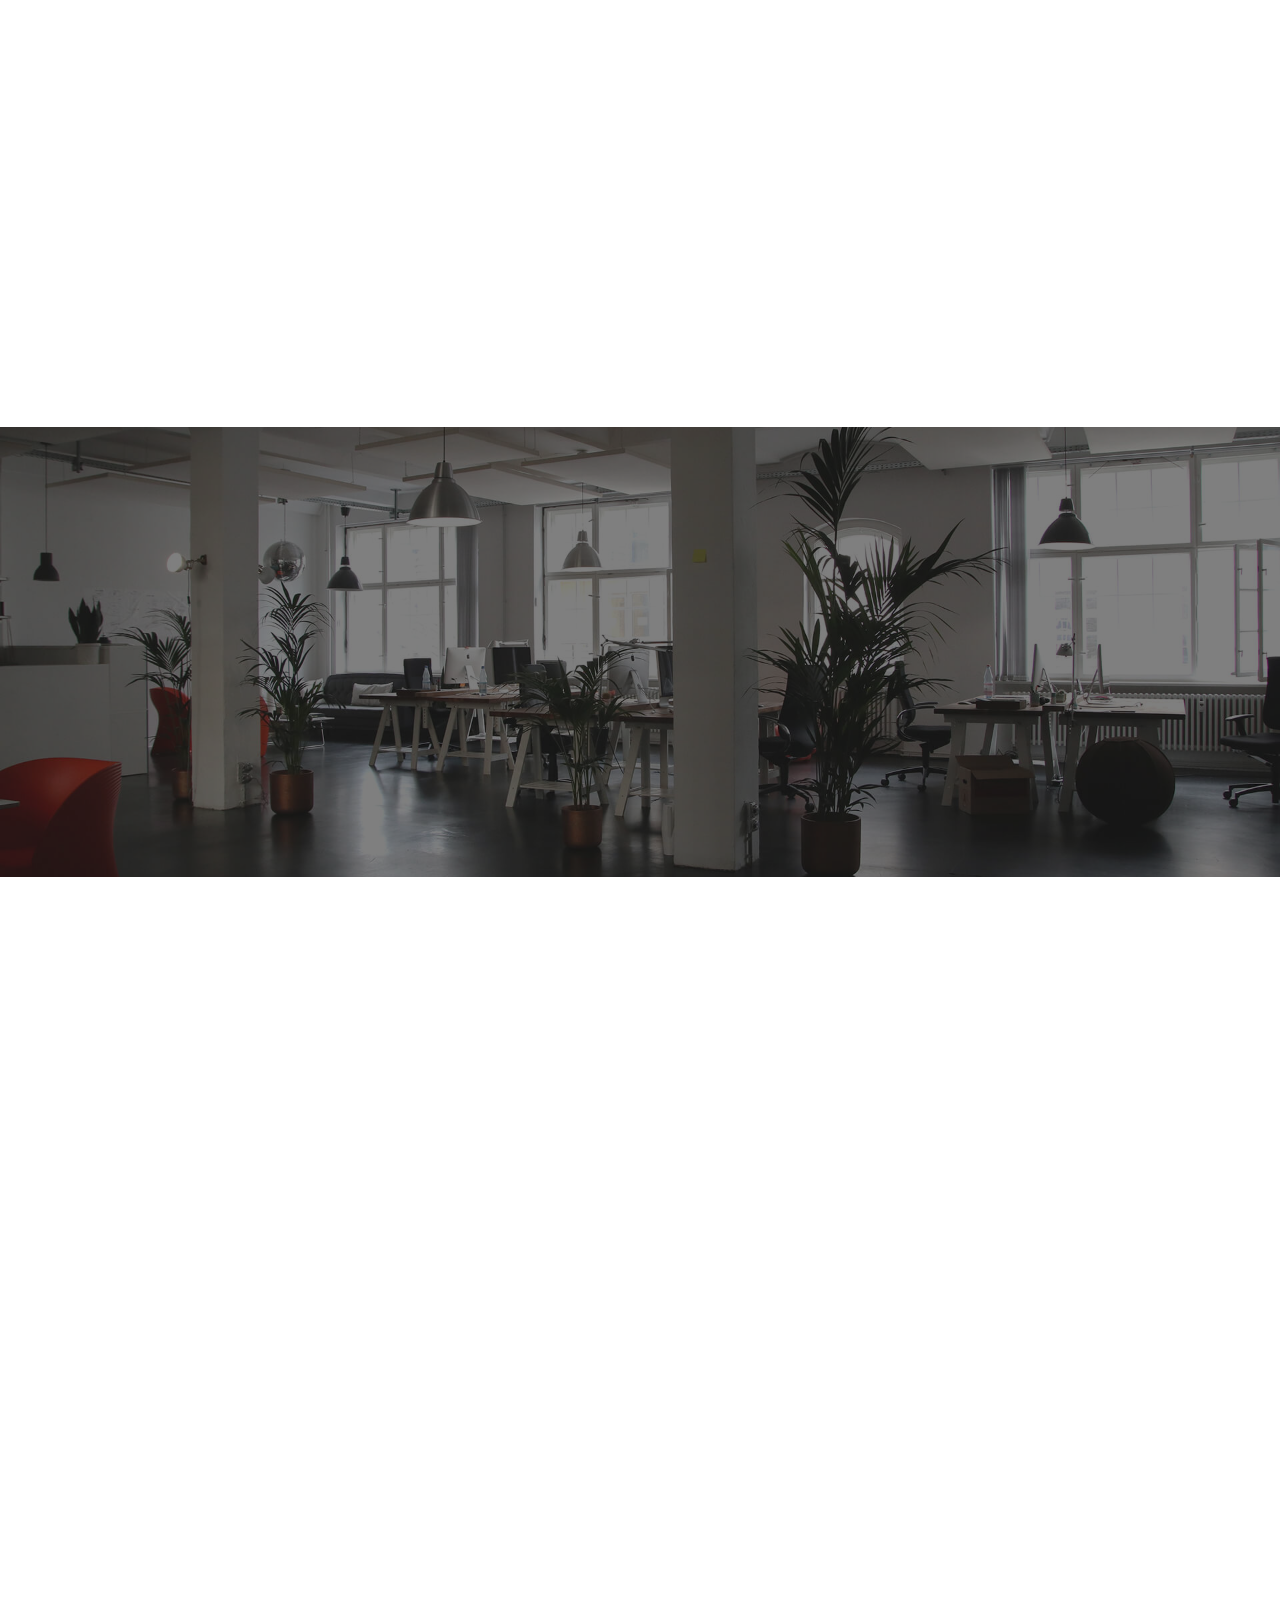
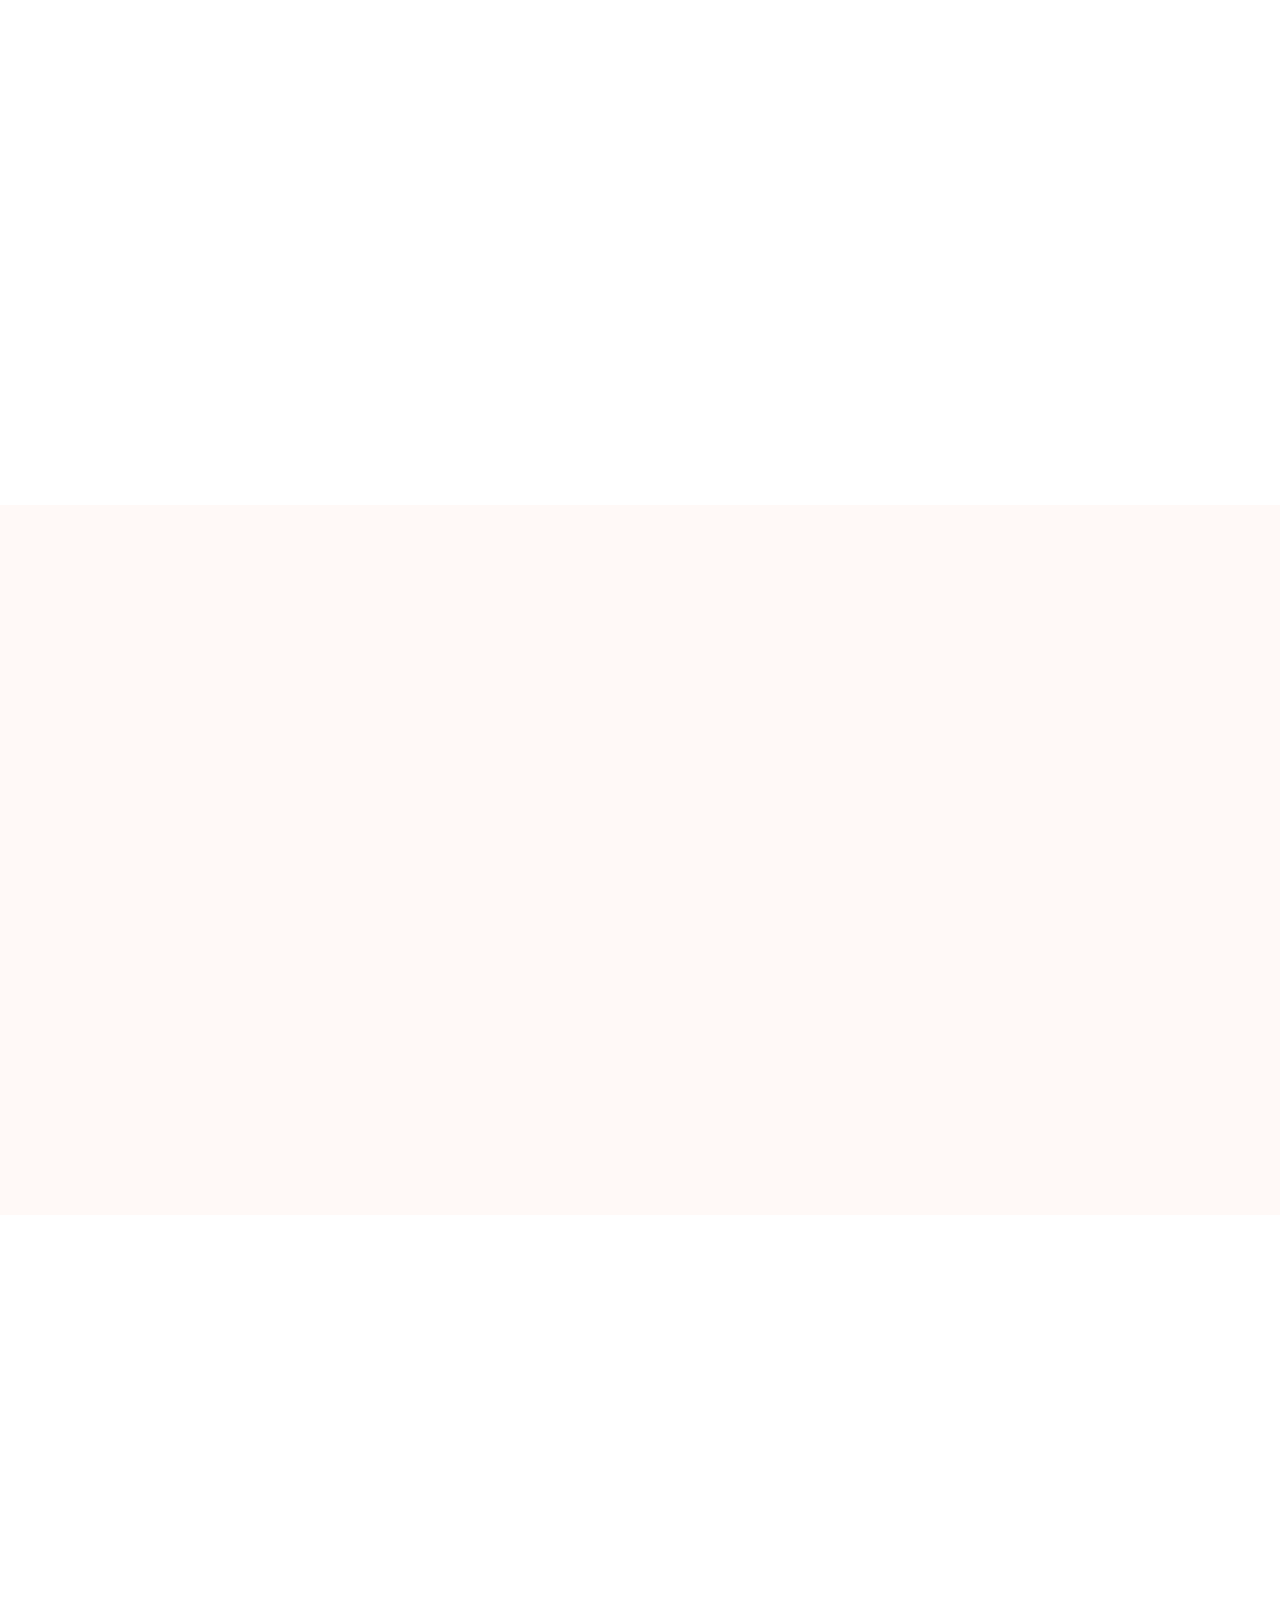
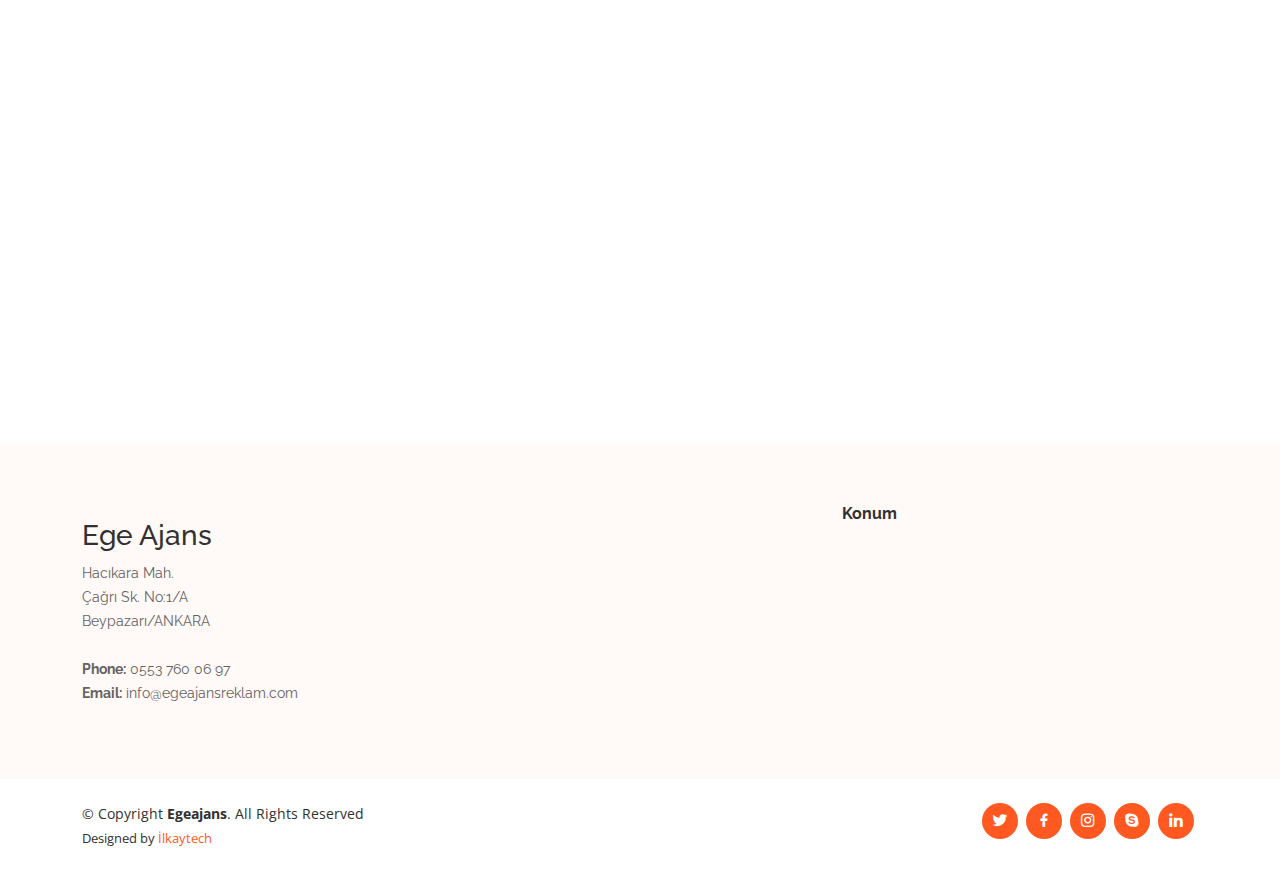
==== commit bc86e637: "edit" ====
--- a/index.html
+++ b/index.html
@@ -1382,66 +1382,20 @@
                 <strong>Email:</strong> info@egeajansreklam.com<br />
               </p>
             </div>
-
-            <div class="col-lg-2 col-md-6 footer-links">
-              <h4>Faydalı Linkler</h4>
-              <ul>
-                <li>
-                  <i class="bx bx-chevron-right"></i> <a href="#">Ana Sayfa</a>
-                </li>
-                <li>
-                  <i class="bx bx-chevron-right"></i> <a href="#">Hakkında</a>
-                </li>
-                <li>
-                  <i class="bx bx-chevron-right"></i> <a href="#">Firmamız</a>
-                </li>
-                <li>
-                  <i class="bx bx-chevron-right"></i>
-                  <a href="#">Terms of service</a>
-                </li>
-                <li>
-                  <i class="bx bx-chevron-right"></i>
-                  <a href="#">Privacy policy</a>
-                </li>
-              </ul>
-            </div>
-
             <div class="col-lg-3 col-md-6 footer-links">
-              <h4>Our Services</h4>
-              <ul>
-                <li>
-                  <i class="bx bx-chevron-right"></i> <a href="#">Web Design</a>
-                </li>
-                <li>
-                  <i class="bx bx-chevron-right"></i>
-                  <a href="#">Web Development</a>
-                </li>
-                <li>
-                  <i class="bx bx-chevron-right"></i>
-                  <a href="#">Product Management</a>
-                </li>
-                <li>
-                  <i class="bx bx-chevron-right"></i> <a href="#">Marketing</a>
-                </li>
-                <li>
-                  <i class="bx bx-chevron-right"></i>
-                  <a href="#">Graphic Design</a>
-                </li>
-              </ul>
+              <img src="./assets/img/akıl teri.png" width="350" alt="" />
             </div>
 
             <div class="col-lg-4 col-md-6 footer-newsletter">
-              <h4>Join Our Newsletter</h4>
-              <p>
-                Tamen quem nulla quae legam multos aute sint culpa legam noster
-                magna
-              </p>
-              <form action="" method="post">
-                <input type="email" name="email" /><input
-                  type="submit"
-                  value="Subscribe"
-                />
-              </form>
+              <h4>Konum</h4>
+              <iframe
+                src="https://www.google.com/maps/embed?pb=!1m14!1m8!1m3!1d12198.096219631634!2d31.9141109!3d40.1528843!3m2!1i1024!2i768!4f13.1!3m3!1m2!1s0x14d34d67ccfca887%3A0x5aad2e2ab0311203!2sEGE%20AJANS!5e0!3m2!1str!2str!4v1694074675301!5m2!1str!2str"
+                width="400"
+                height="200"
+                allowfullscreen=""
+                loading="lazy"
+                referrerpolicy="no-referrer-when-downgrade"
+              ></iframe>
             </div>
           </div>
         </div>
@@ -1450,11 +1404,11 @@
       <div class="container d-lg-flex py-4">
         <div class="me-lg-auto text-center text-lg-start">
           <div class="copyright">
-            &copy; Copyright <strong><span>ilkaytech</span></strong
+            &copy; Copyright <strong><span>Egeajans</span></strong
             >. All Rights Reserved
           </div>
           <div class="credits">
-            Designed by <a href="https://bootstrapmade.com/">BootstrapMade</a>
+            Designed by <a href="https://ilkaytech.com/">İlkaytech</a>
           </div>
         </div>
         <div class="social-links text-center text-lg-right pt-3 pt-lg-0">
--- a/assets/css/style.css
+++ b/assets/css/style.css
@@ -2135,6 +2135,8 @@
 #footer .footer-top {
   padding: 60px 0 30px 0;
   background: #fff9f7;
+  align-items: center;
+  justify-content: space-between;
 }
 
 #footer .footer-top .footer-contact {
@@ -2278,3 +2280,7 @@
   color: #fff;
   text-decoration: none;
 }
+#footer .row {
+  align-items: center;
+  justify-content: space-between;
+}
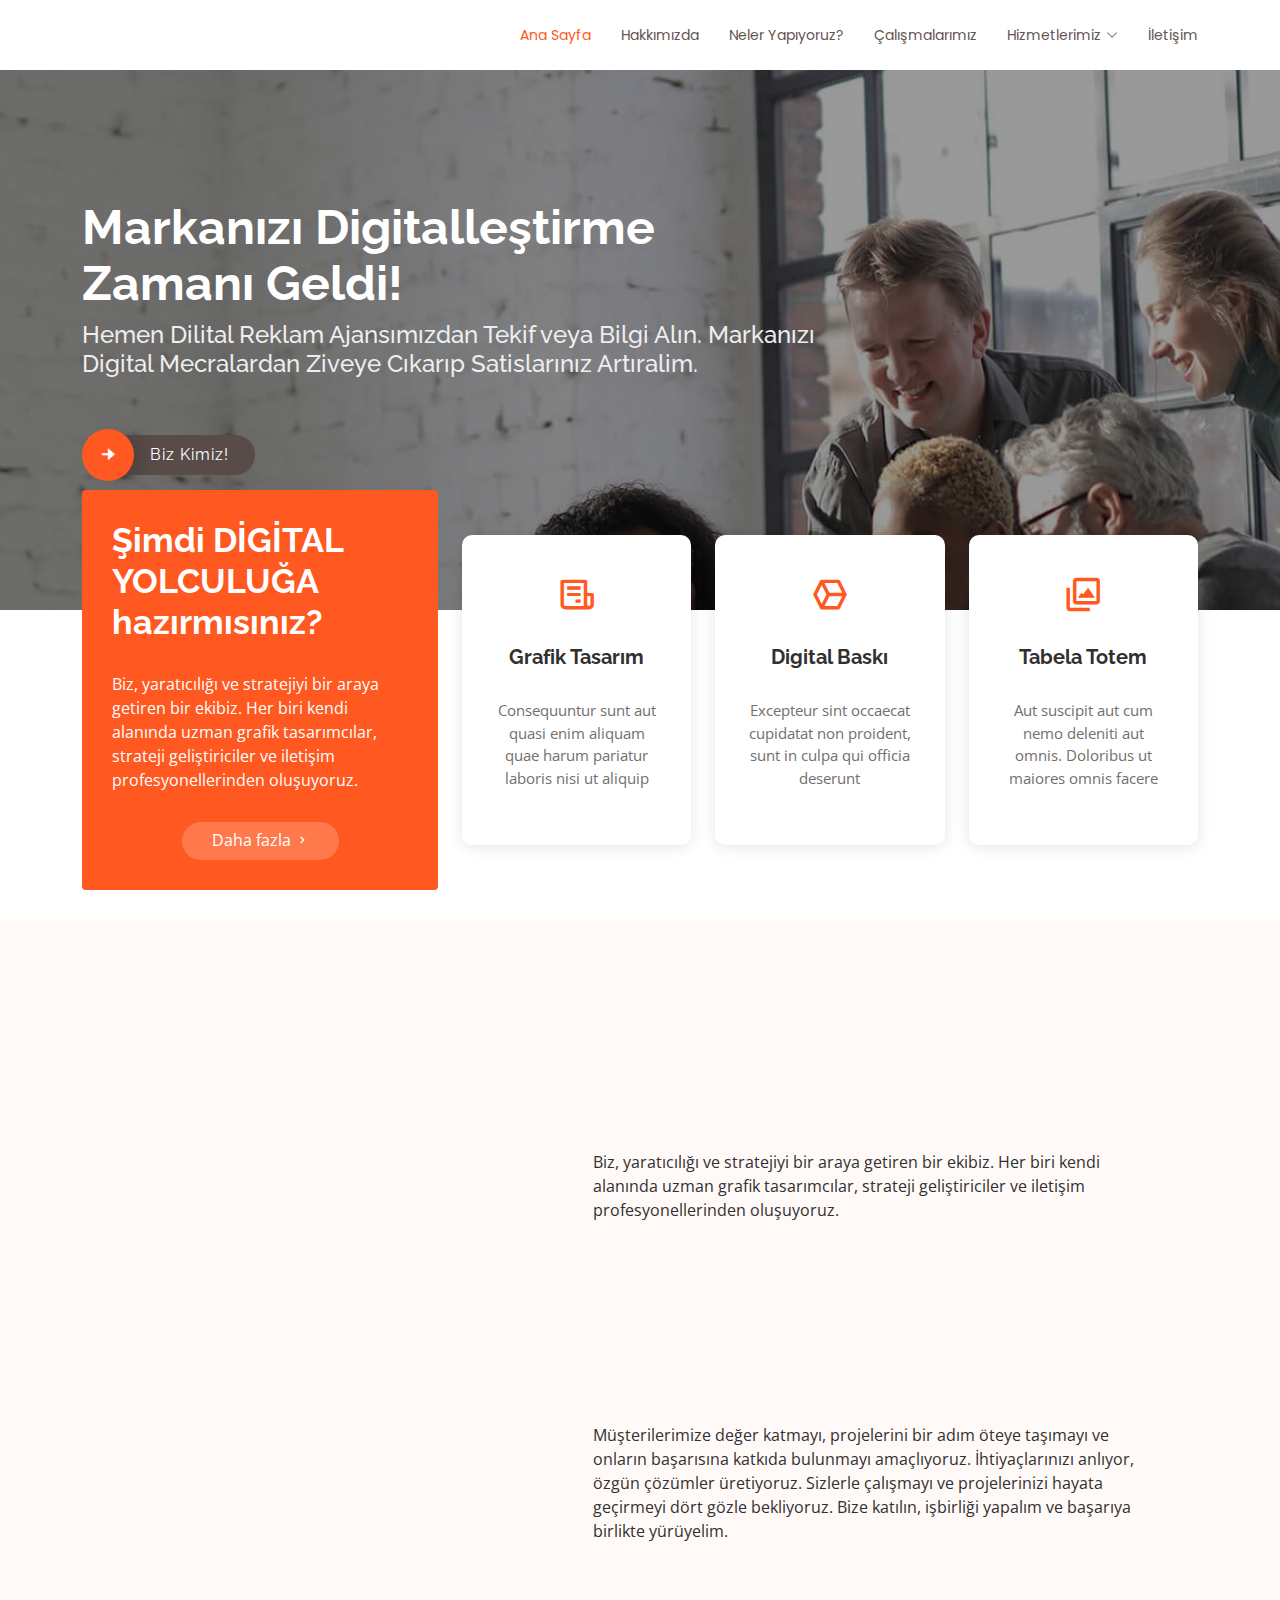
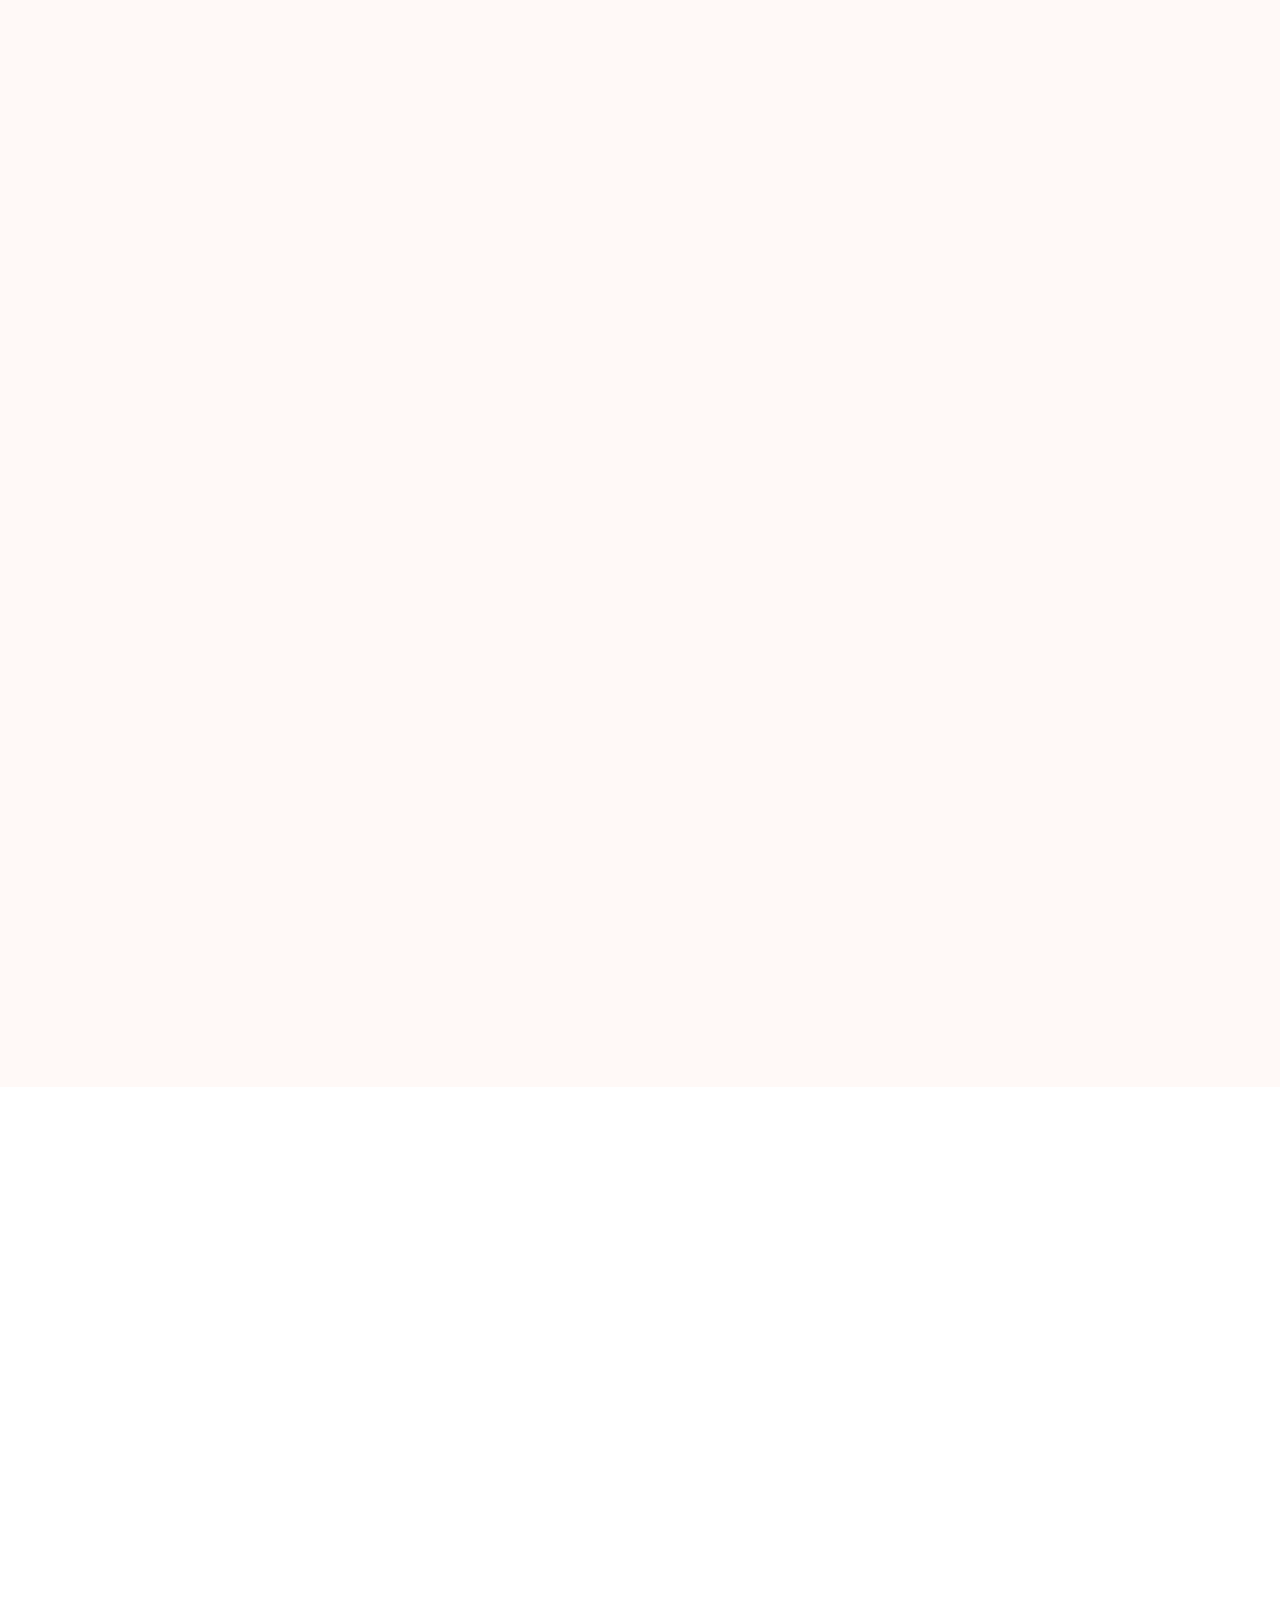
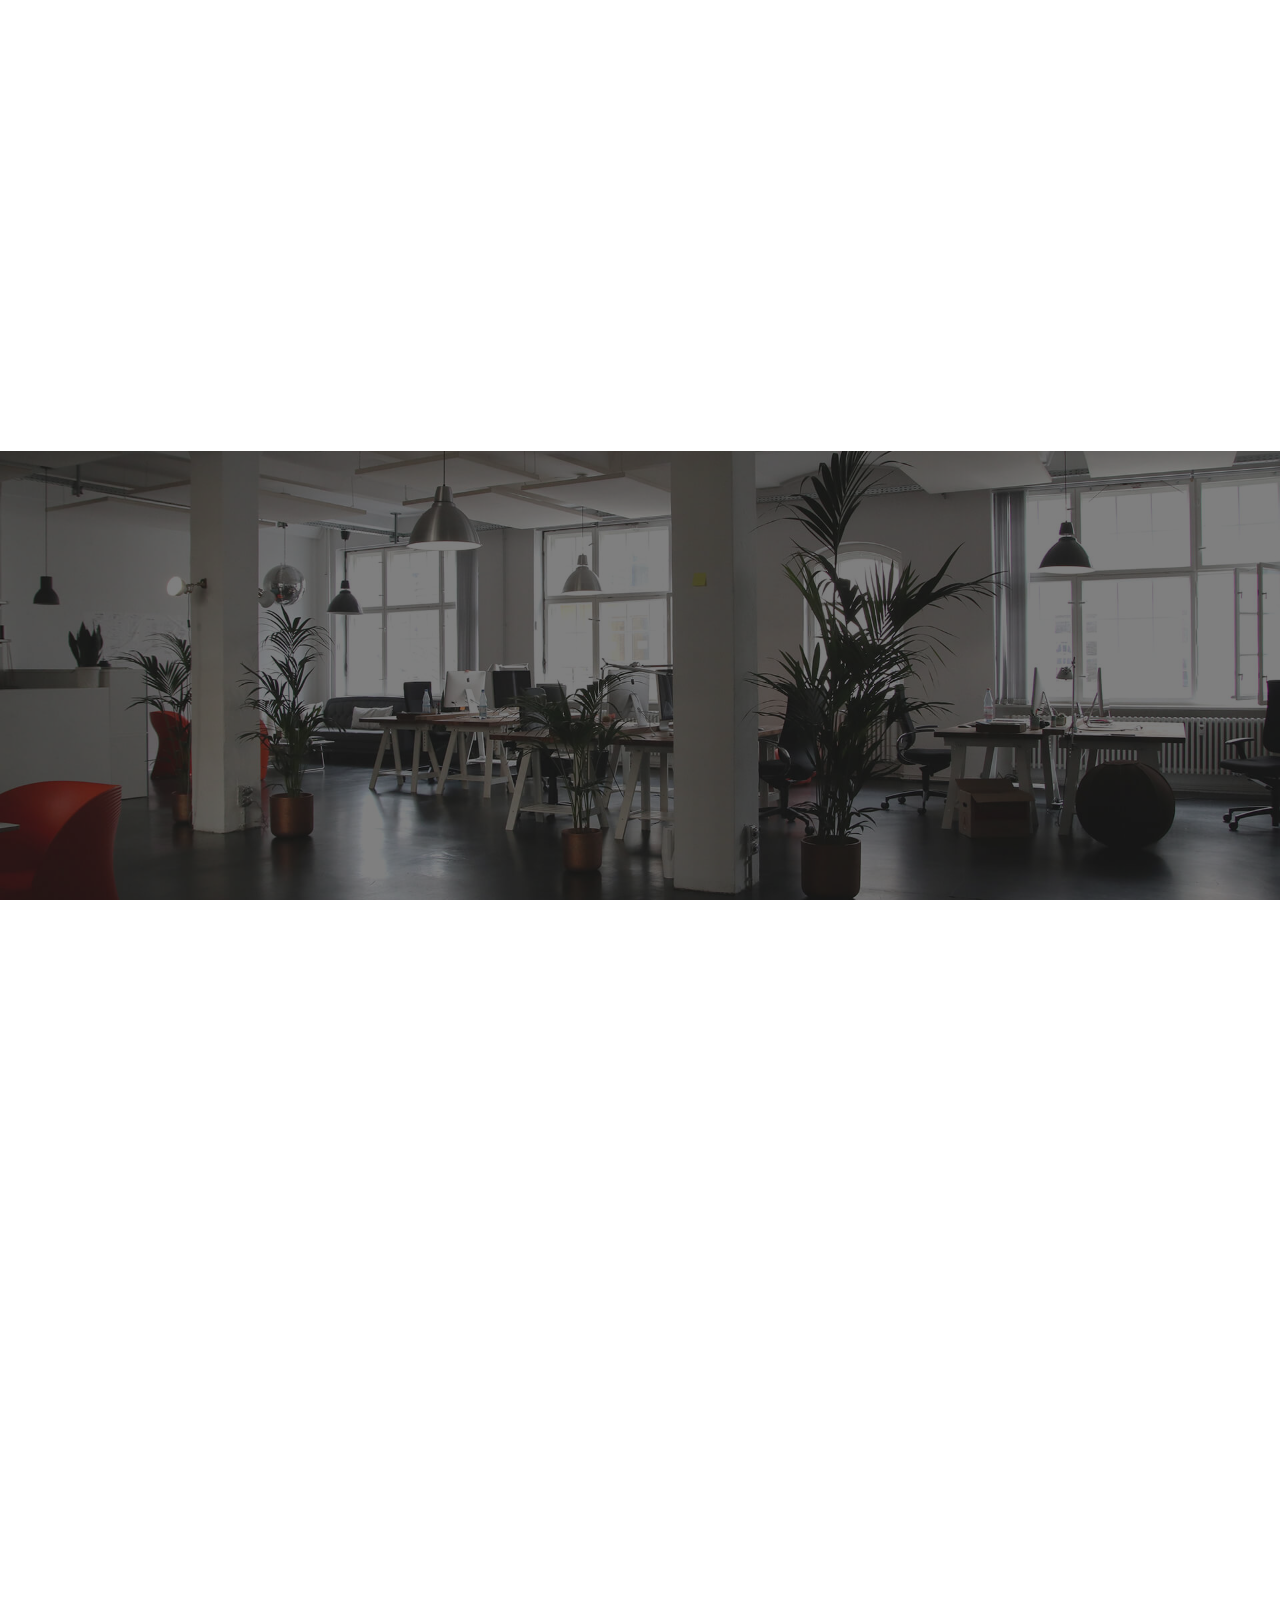
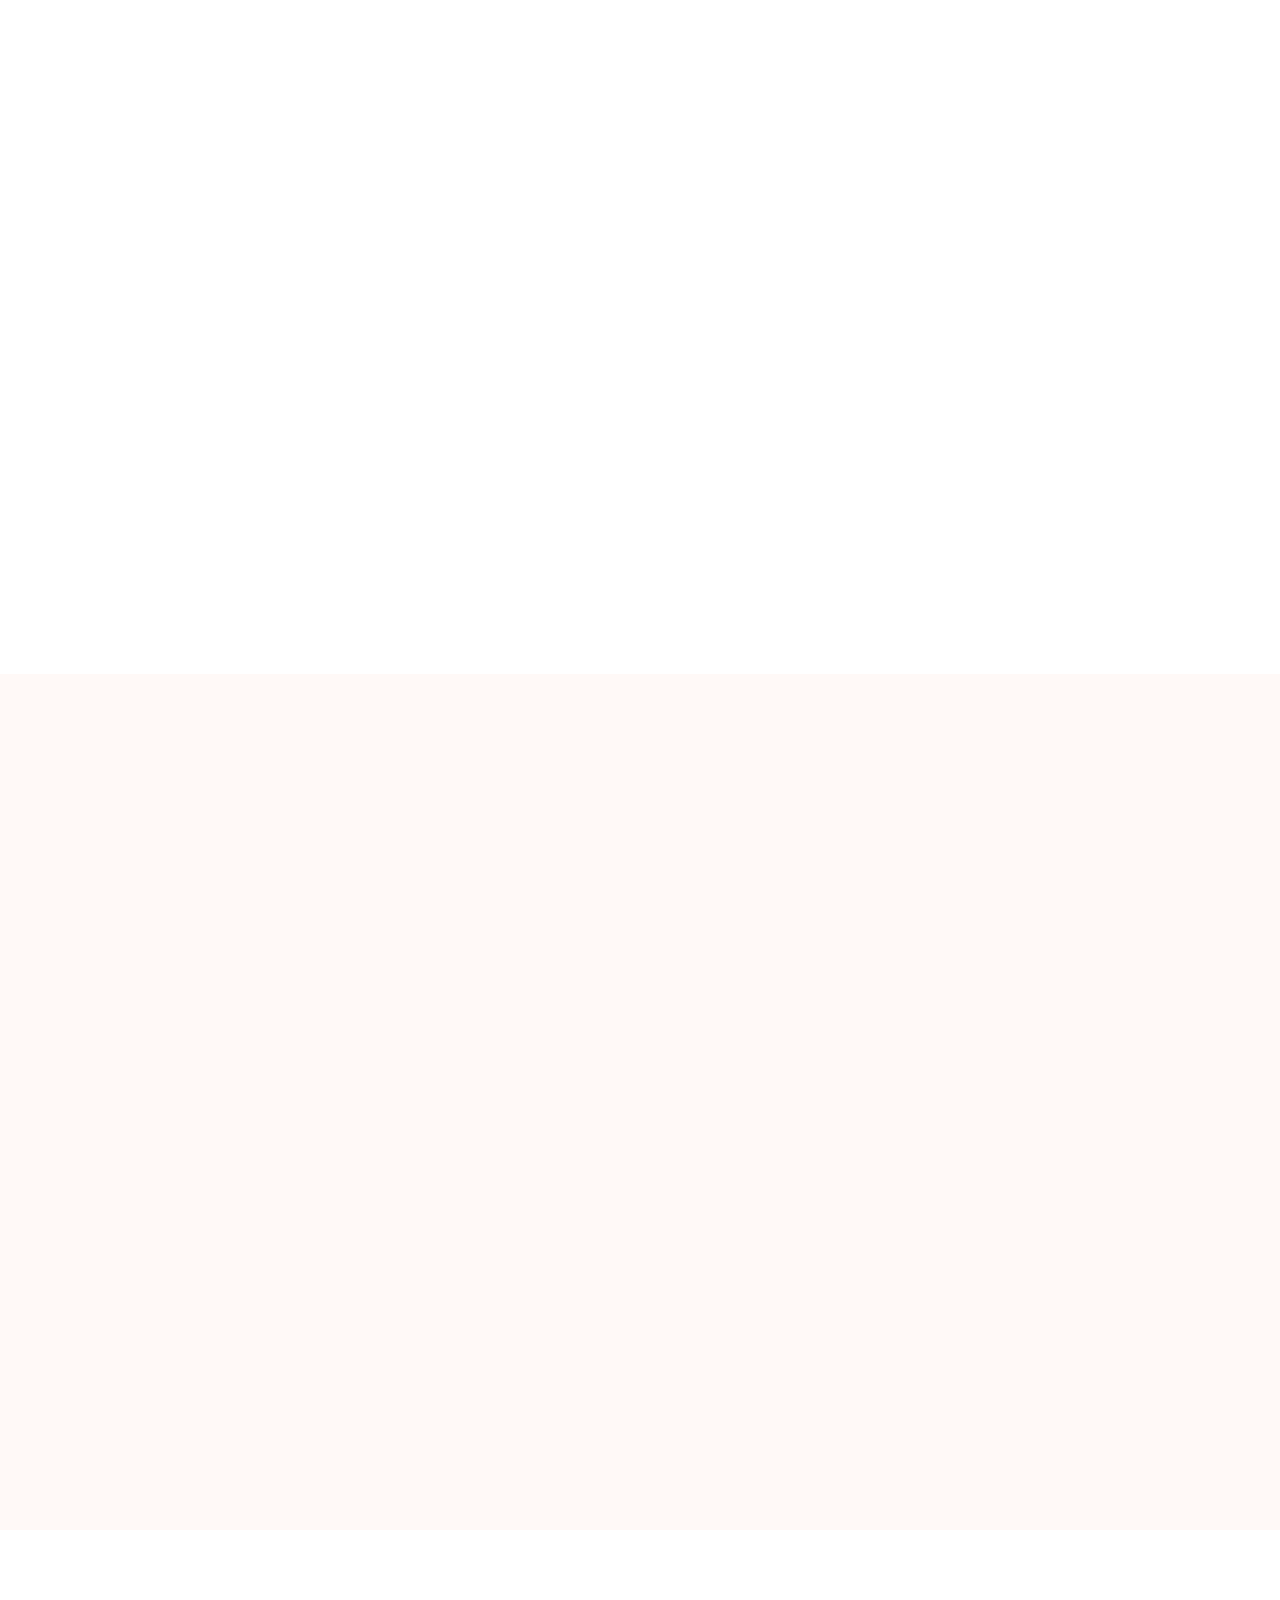
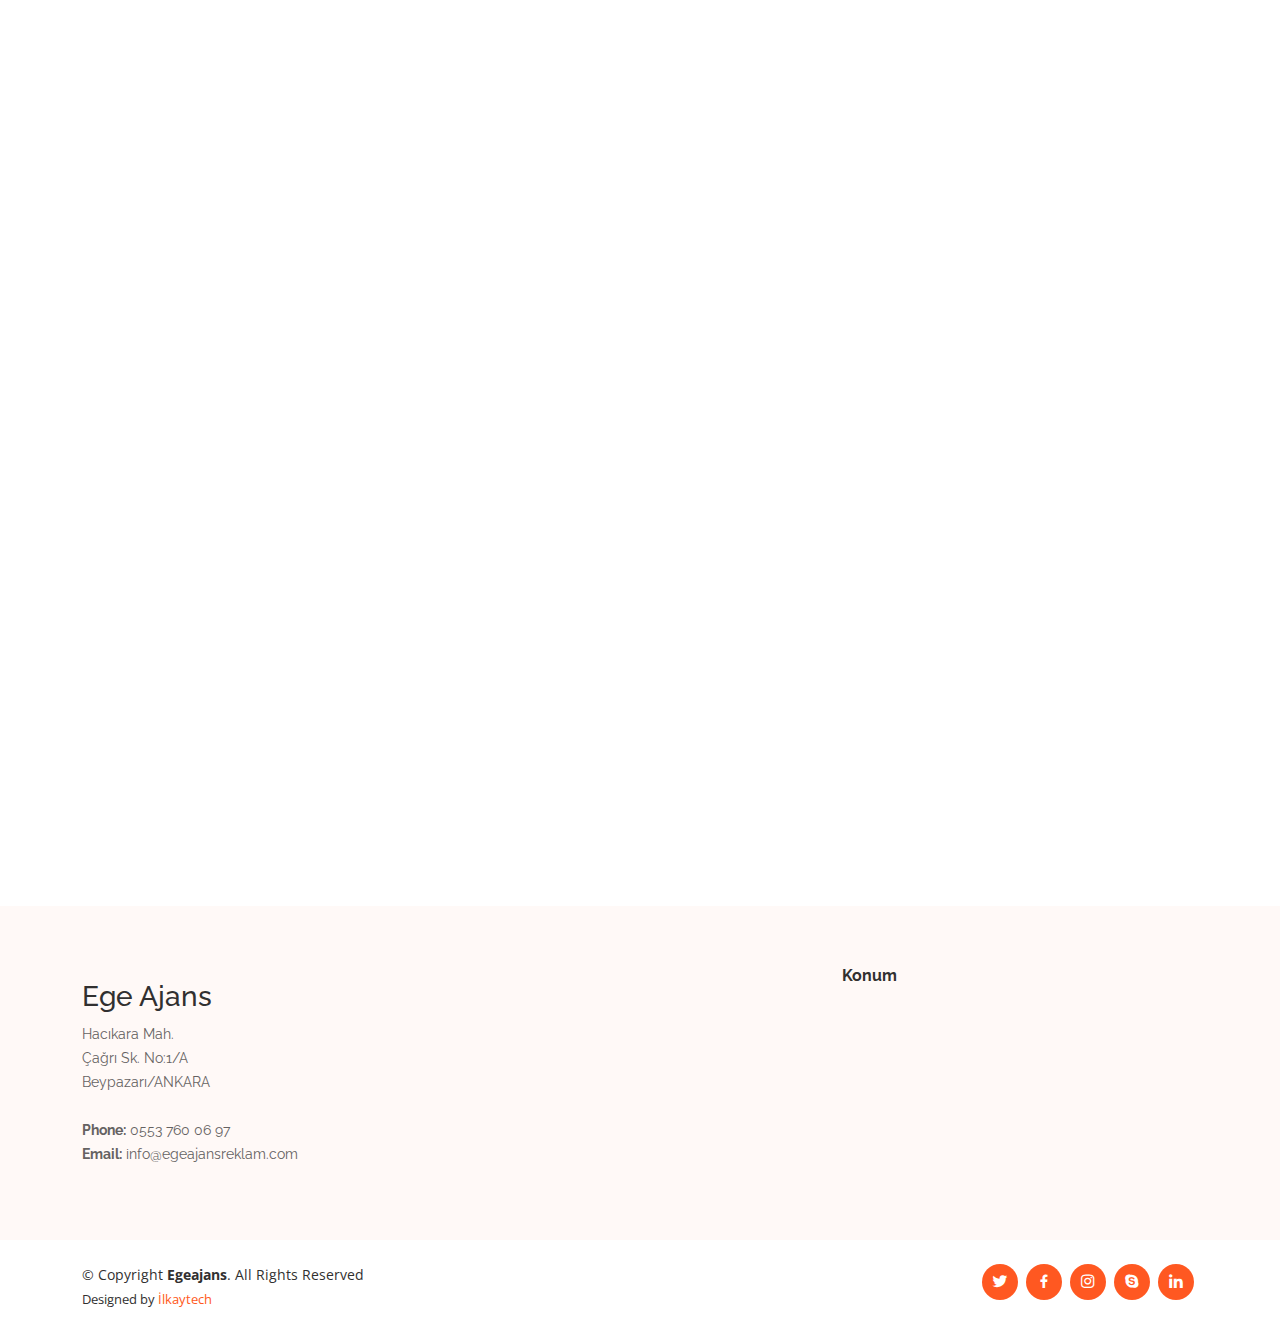
==== commit fa376847: "edit" ====
--- a/index.html
+++ b/index.html
@@ -4,13 +4,9 @@
     <meta charset="utf-8" />
     <meta content="width=device-width, initial-scale=1.0" name="viewport" />
 
-    <title>Flexor Bootstrap Template - Index</title>
+    <title>Ege Ajans Reklam</title>
     <meta content="" name="description" />
     <meta content="" name="keywords" />
-
-    <!-- Favicons -->
-    <link href="assets/img/favicon.png" rel="icon" />
-    <link href="assets/img/apple-touch-icon.png" rel="apple-touch-icon" />
 
     <!-- Google Fonts -->
     <link
@@ -53,21 +49,52 @@
             </li>
             <li><a class="nav-link scrollto" href="#about">Hakkımızda</a></li>
             <li>
-              <a class="nav-link scrollto" href="#services">Neler Yapıyoruz</a>
+              <a class="nav-link scrollto" href="#services">Neler Yapıyoruz?</a>
             </li>
             <li>
               <a class="nav-link scrollto" href="#portfolio">Çalışmalarımız</a>
             </li>
 
-            <!-- <li class="dropdown">
+            <li class="dropdown">
               <a href="#"
-                ><span>Drop Down</span> <i class="bi bi-chevron-down"></i
+                ><span>Hizmetlerimiz</span> <i class="bi bi-chevron-down"></i
               ></a>
               <ul>
-                <li><a href="#">Drop Down 1</a></li>
+                <!-- ---------------------- -->
                 <li class="dropdown">
                   <a href="#"
-                    ><span>Deep Drop Down</span>
+                    ><span>Grafik Tasarım</span>
+                    <i class="bi bi-chevron-right"></i
+                  ></a>
+                  <ul>
+                    <li><a href="#">Marka Yaratma</a></li>
+                    <li><a href="#">Kurumsal Kimlik</a></li>
+                    <li><a href="#">Deep Drop Down 3</a></li>
+                    <li><a href="#">Deep Drop Down 4</a></li>
+                    <li><a href="#">Deep Drop Down 5</a></li>
+                  </ul>
+                </li>
+                <!-- -------------------------------- -->
+                <li class="dropdown">
+                  <a href="#"
+                    ><span>Digital Ajans</span>
+                    <i class="bi bi-chevron-right"></i
+                  ></a>
+                  <ul>
+                    <li><a href="#">Web Tasarım</a></li>
+                    <li><a href="#">E-ticaret Yazılım</a></li>
+                    <li><a href="#">Pazaryeri Entegrasyonu</a></li>
+                    <li><a href="#">Pazar Analizi</a></li>
+                    <li><a href="#">Bulut Hizmetleri</a></li>
+                    <li><a href="#">Yazılım Geliştirme</a></li>
+                    <li><a href="#">Sosyal Medya Hizmetleri</a></li>
+                  </ul>
+                </li>
+
+                <!-- -------------------------------- -->
+                <li class="dropdown">
+                  <a href="#"
+                    ><span>Digital Baskı</span>
                     <i class="bi bi-chevron-right"></i
                   ></a>
                   <ul>
@@ -78,11 +105,20 @@
                     <li><a href="#">Deep Drop Down 5</a></li>
                   </ul>
                 </li>
-                <li><a href="#">Drop Down 2</a></li>
-                <li><a href="#">Drop Down 3</a></li>
-                <li><a href="#">Drop Down 4</a></li>
+                <!-- -------------------------------- -->
+                <li><a href="#">Işıklı Tabela</a></li>
+                <li><a href="#">Işıksız Tabela</a></li>
+                <li><a href="#">Stand imalat ve Montaj</a></li>
+                <li><a href="#">Araç Giydirme</a></li>
+                <li><a href="#">Cephe Kaplama</a></li>
+                <li><a href="#">İç Mekan Reklam</a></li>
+                <li><a href="#">Yönlendirme Levhaları</a></li>
+                <li><a href="#">Etiket Baskı</a></li>
+                <li><a href="#">Folyo Giydirme Montaj</a></li>
+                <li><a href="#">Digital Baskı</a></li>
+                <li><a href="#">Vinil Zımba Germe</a></li>
               </ul>
-            </li> -->
+            </li>
             <li><a class="nav-link scrollto" href="#contact">İletişim</a></li>
           </ul>
           <i class="bi bi-list mobile-nav-toggle"></i>
@@ -124,10 +160,9 @@
               <div class="content">
                 <h3>Şimdi DİGİTAL YOLCULUĞA hazırmısınız?</h3>
                 <p>
-                  Lorem ipsum dolor sit amet, consectetur adipiscing elit, sed
-                  do eiusmod tempor incididunt ut labore et dolore magna aliqua.
-                  Asperiores dolores sed et. Tenetur quia eos. Autem tempore
-                  quibusdam vel necessitatibus optio ad corporis.
+                  Biz, yaratıcılığı ve stratejiyi bir araya getiren bir ekibiz.
+                  Her biri kendi alanında uzman grafik tasarımcılar, strateji
+                  geliştiriciler ve iletişim profesyonellerinden oluşuyoruz.
                 </p>
                 <div class="text-center">
                   <a href="#about" class="more-btn"
@@ -206,43 +241,53 @@
             <div
               class="col-xl-7 col-lg-6 icon-boxes d-flex flex-column align-items-stretch justify-content-center py-5 px-lg-5"
             >
-              <h4 data-aos="fade-up">Hakkımızda</h4>
-              <h3 data-aos="fade-up">
-                Enim quis est voluptatibus aliquid consequatur fugiat
-              </h3>
+              <h3 data-aos="fade-up">Biz Kimiz?</h3>
+              <p>
+                Biz, yaratıcılığı ve stratejiyi bir araya getiren bir ekibiz.
+                Her biri kendi alanında uzman grafik tasarımcılar, strateji
+                geliştiriciler ve iletişim profesyonellerinden oluşuyoruz.
+              </p>
+              <h3 data-aos="fade-up">Ne Yapıyoruz?</h3>
               <p data-aos="fade-up">
-                Esse voluptas cumque vel exercitationem. Reiciendis est hic
-                accusamus. Non ipsam et sed minima temporibus laudantium. Soluta
-                voluptate sed facere corporis dolores excepturi. Libero
-                laboriosam sint et id nulla tenetur. Suscipit aut voluptate.
+                Müşterilerimizin ihtiyaçlarına özel çözümler sunuyoruz. Grafik
+                tasarım, kurumsal kimlik oluşturma, matbaa ve dijital baskı gibi
+                birçok farklı alanda hizmet veriyoruz.
               </p>
-
-              <div class="icon-box" data-aos="fade-up">
+              <h3 data-aos="fade-up">Neden Biz?</h3>
+              <p>
+                Müşterilerimize değer katmayı, projelerini bir adım öteye
+                taşımayı ve onların başarısına katkıda bulunmayı amaçlıyoruz.
+                İhtiyaçlarınızı anlıyor, özgün çözümler üretiyoruz. Sizlerle
+                çalışmayı ve projelerinizi hayata geçirmeyi dört gözle
+                bekliyoruz. Bize katılın, işbirliği yapalım ve başarıya birlikte
+                yürüyelim.
+              </p>
+              <!-- <div class="icon-box" data-aos="fade-up">
                 <div class="icon"><i class="bx bx-fingerprint"></i></div>
                 <h4 class="title"><a href="">Lorem Ipsum</a></h4>
                 <p class="description">
                   Voluptatum deleniti atque corrupti quos dolores et quas
                   molestias excepturi sint occaecati cupiditate non provident
                 </p>
-              </div>
-
-              <div class="icon-box" data-aos="fade-up" data-aos-delay="100">
+              </div> -->
+
+              <!-- <div class="icon-box" data-aos="fade-up" data-aos-delay="100">
                 <div class="icon"><i class="bx bx-gift"></i></div>
                 <h4 class="title"><a href="">Nemo Enim</a></h4>
                 <p class="description">
                   At vero eos et accusamus et iusto odio dignissimos ducimus qui
                   blanditiis praesentium voluptatum deleniti atque
                 </p>
-              </div>
-
-              <div class="icon-box" data-aos="fade-up" data-aos-delay="200">
+              </div> -->
+
+              <!-- <div class="icon-box" data-aos="fade-up" data-aos-delay="200">
                 <div class="icon"><i class="bx bx-atom"></i></div>
                 <h4 class="title"><a href="">Dine Pad</a></h4>
                 <p class="description">
                   Explicabo est voluptatum asperiores consequatur magnam. Et
                   veritatis odit. Sunt aut deserunt minus aut eligendi omnis
                 </p>
-              </div>
+              </div> -->
             </div>
           </div>
         </div>
@@ -250,83 +295,22 @@
       <!-- End About Section -->
 
       <!-- ======= Clients Section ======= -->
-      <section id="clients" class="clients">
-        <div class="container" data-aos="fade-up">
-          <div class="clients-slider swiper">
-            <div class="swiper-wrapper align-items-center">
-              <div class="swiper-slide">
-                <img
-                  src="assets/img/clients/client-1.png"
-                  class="img-fluid"
-                  alt=""
-                />
-              </div>
-              <div class="swiper-slide">
-                <img
-                  src="assets/img/clients/client-2.png"
-                  class="img-fluid"
-                  alt=""
-                />
-              </div>
-              <div class="swiper-slide">
-                <img
-                  src="assets/img/clients/client-3.png"
-                  class="img-fluid"
-                  alt=""
-                />
-              </div>
-              <div class="swiper-slide">
-                <img
-                  src="assets/img/clients/client-4.png"
-                  class="img-fluid"
-                  alt=""
-                />
-              </div>
-              <div class="swiper-slide">
-                <img
-                  src="assets/img/clients/client-5.png"
-                  class="img-fluid"
-                  alt=""
-                />
-              </div>
-              <div class="swiper-slide">
-                <img
-                  src="assets/img/clients/client-6.png"
-                  class="img-fluid"
-                  alt=""
-                />
-              </div>
-              <div class="swiper-slide">
-                <img
-                  src="assets/img/clients/client-7.png"
-                  class="img-fluid"
-                  alt=""
-                />
-              </div>
-              <div class="swiper-slide">
-                <img
-                  src="assets/img/clients/client-8.png"
-                  class="img-fluid"
-                  alt=""
-                />
-              </div>
-            </div>
-            <div class="swiper-pagination"></div>
-          </div>
-        </div>
-      </section>
+
       <!-- End Clients Section -->
 
       <!-- ======= Services Section ======= -->
       <section id="services" class="services section-bg">
         <div class="container">
           <div class="section-title" data-aos="fade-up">
-            <h2>Firmamız</h2>
+            <h2>Neler Yapıyoruz?</h2>
             <p>
-              Magnam dolores commodi suscipit. Necessitatibus eius consequatur
-              ex aliquid fuga eum quidem. Sit sint consectetur velit. Quisquam
-              quos quisquam cupiditate. Et nemo qui impedit suscipit alias ea.
-              Quia fugiat sit in iste officiis commodi quidem hic quas.
+              Firmamız, yaratıcı ve stratejik projelerde uzmanlaşmış bir
+              merkezdir. Grafik tasarım, kurumsal kimlik çalışmaları, matbaa ve
+              dijital baskı gibi alanlarda profesyonel çözümler sunuyoruz.
+              Müşteri odaklı yaklaşımımızla ihtiyaçlarınıza en iyi şekilde cevap
+              veriyoruz. Markanızı güçlendirmek, dikkat çekici tasarımlarla
+              etkilemek ve iletişiminizi geliştirmek için buradayız.
+              Projelerinizi hayata geçirmek için bize güvenebilirsiniz.
             </p>
           </div>
 
@@ -351,8 +335,8 @@
                 <div class="icon"><i class="bi bi-card-checklist"></i></div>
                 <h4 class="title"><a href="">Grafik Tasarım</a></h4>
                 <p class="description">
-                  Minim veniam, quis nostrud exercitation ullamco laboris nisi
-                  ut aliquip ex ea commodo consequat tarad limino ata
+                  Grafik tasarım alanında, görsel kimliğinizi özgün ve
+                  etkileyici bir şekilde şekillendiriyoruz.
                 </p>
               </div>
             </div>
@@ -365,8 +349,9 @@
                 <div class="icon"><i class="bi bi-bar-chart"></i></div>
                 <h4 class="title"><a href="">Dijital Baskı</a></h4>
                 <p class="description">
-                  Duis aute irure dolor in reprehenderit in voluptate velit esse
-                  cillum dolore eu fugiat nulla pariatur
+                  Dijital baskıda sınırsız yaratıcılıkla işinizi öne
+                  çıkarıyoruz. Görsel iletişimin gücünü kullanarak size özel ve
+                  kaliteli baskılar üretiyoruz.
                 </p>
               </div>
             </div>
@@ -377,10 +362,11 @@
             >
               <div class="icon-box">
                 <div class="icon"><i class="bi bi-binoculars"></i></div>
-                <h4 class="title"><a href="">Sosyal</a></h4>
+                <h4 class="title"><a href="">Sosyal Medya</a></h4>
                 <p class="description">
-                  Excepteur sint occaecat cupidatat non proident, sunt in culpa
-                  qui officia deserunt mollit anim id est laborum
+                  Sosyal medya, markanızın dijital kimliğini inşa etmenin
+                  anahtarıdır. Biz, sizi sosyal platformlarda daha etkili ve
+                  görünür kılmak için buradayız.
                 </p>
               </div>
             </div>
@@ -393,8 +379,9 @@
                 <div class="icon"><i class="bi bi-brightness-high"></i></div>
                 <h4 class="title"><a href="">Dijital Ajans</a></h4>
                 <p class="description">
-                  At vero eos et accusamus et iusto odio dignissimos ducimus qui
-                  blanditiis praesentium voluptatum deleniti atque
+                  Web tasarım ve yazılım alanında, çevrimiçi varlığınızı
+                  oluşturuyoruz. Estetik ve işlevsellik bir arada, size özel web
+                  çözümleri sunuyoruz.
                 </p>
               </div>
             </div>
@@ -405,10 +392,10 @@
             >
               <div class="icon-box">
                 <div class="icon"><i class="bi bi-calendar4-week"></i></div>
-                <h4 class="title"><a href="">Eiusmod Tempor</a></h4>
+                <h4 class="title"><a href="">Outdoor</a></h4>
                 <p class="description">
-                  Et harum quidem rerum facilis est et expedita distinctio. Nam
-                  libero tempore, cum soluta nobis est eligendi
+                  Outdoor reklamcılıkta uzmanız! İçeride ve dışarıda markanızı
+                  büyütüyor, etkili açık hava çözümleri sunuyoruz.
                 </p>
               </div>
             </div>
@@ -643,9 +630,9 @@
             <div class="col-lg-12 d-flex justify-content-center">
               <ul id="portfolio-flters">
                 <li data-filter="*" class="filter-active">Tümü</li>
-                <li data-filter=".filter-app">App</li>
-                <li data-filter=".filter-card">Card</li>
-                <li data-filter=".filter-web">Web</li>
+                <li data-filter=".filter-app">Digital Baskı</li>
+                <li data-filter=".filter-card">Tabela Totem</li>
+                <li data-filter=".filter-web">Web Tasarım</li>
               </ul>
             </div>
           </div>
--- a/assets/css/style.css
+++ b/assets/css/style.css
@@ -500,7 +500,7 @@
 # Sections General
 --------------------------------------------------------------*/
 section {
-  padding: 60px 0;
+  padding: 133px 0;
   overflow: hidden;
 }
 
@@ -700,7 +700,7 @@
 }
 
 .about .video-box {
-  background: url("../img/about-img.jpg") center center no-repeat;
+  background: url("../img/hakkımızda.jpg") center center no-repeat;
   background-size: cover;
   min-height: 500px;
 }
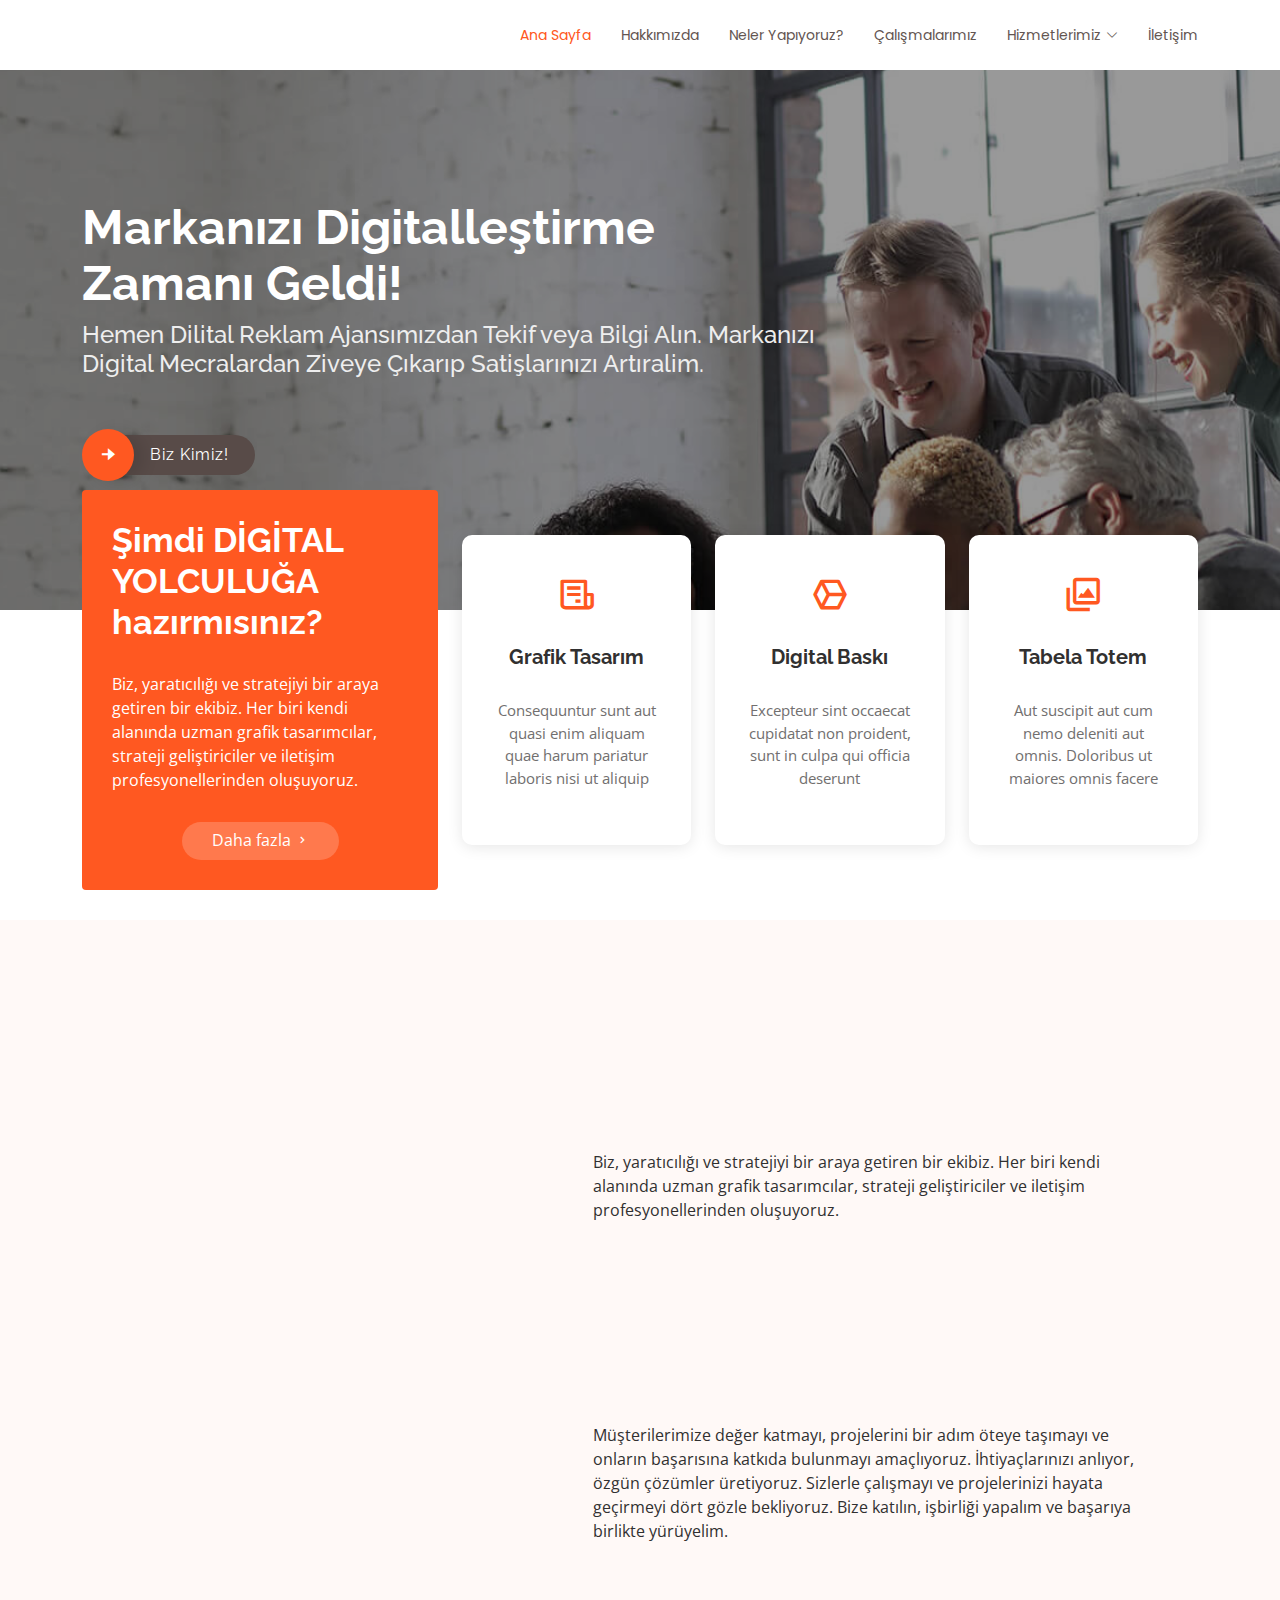
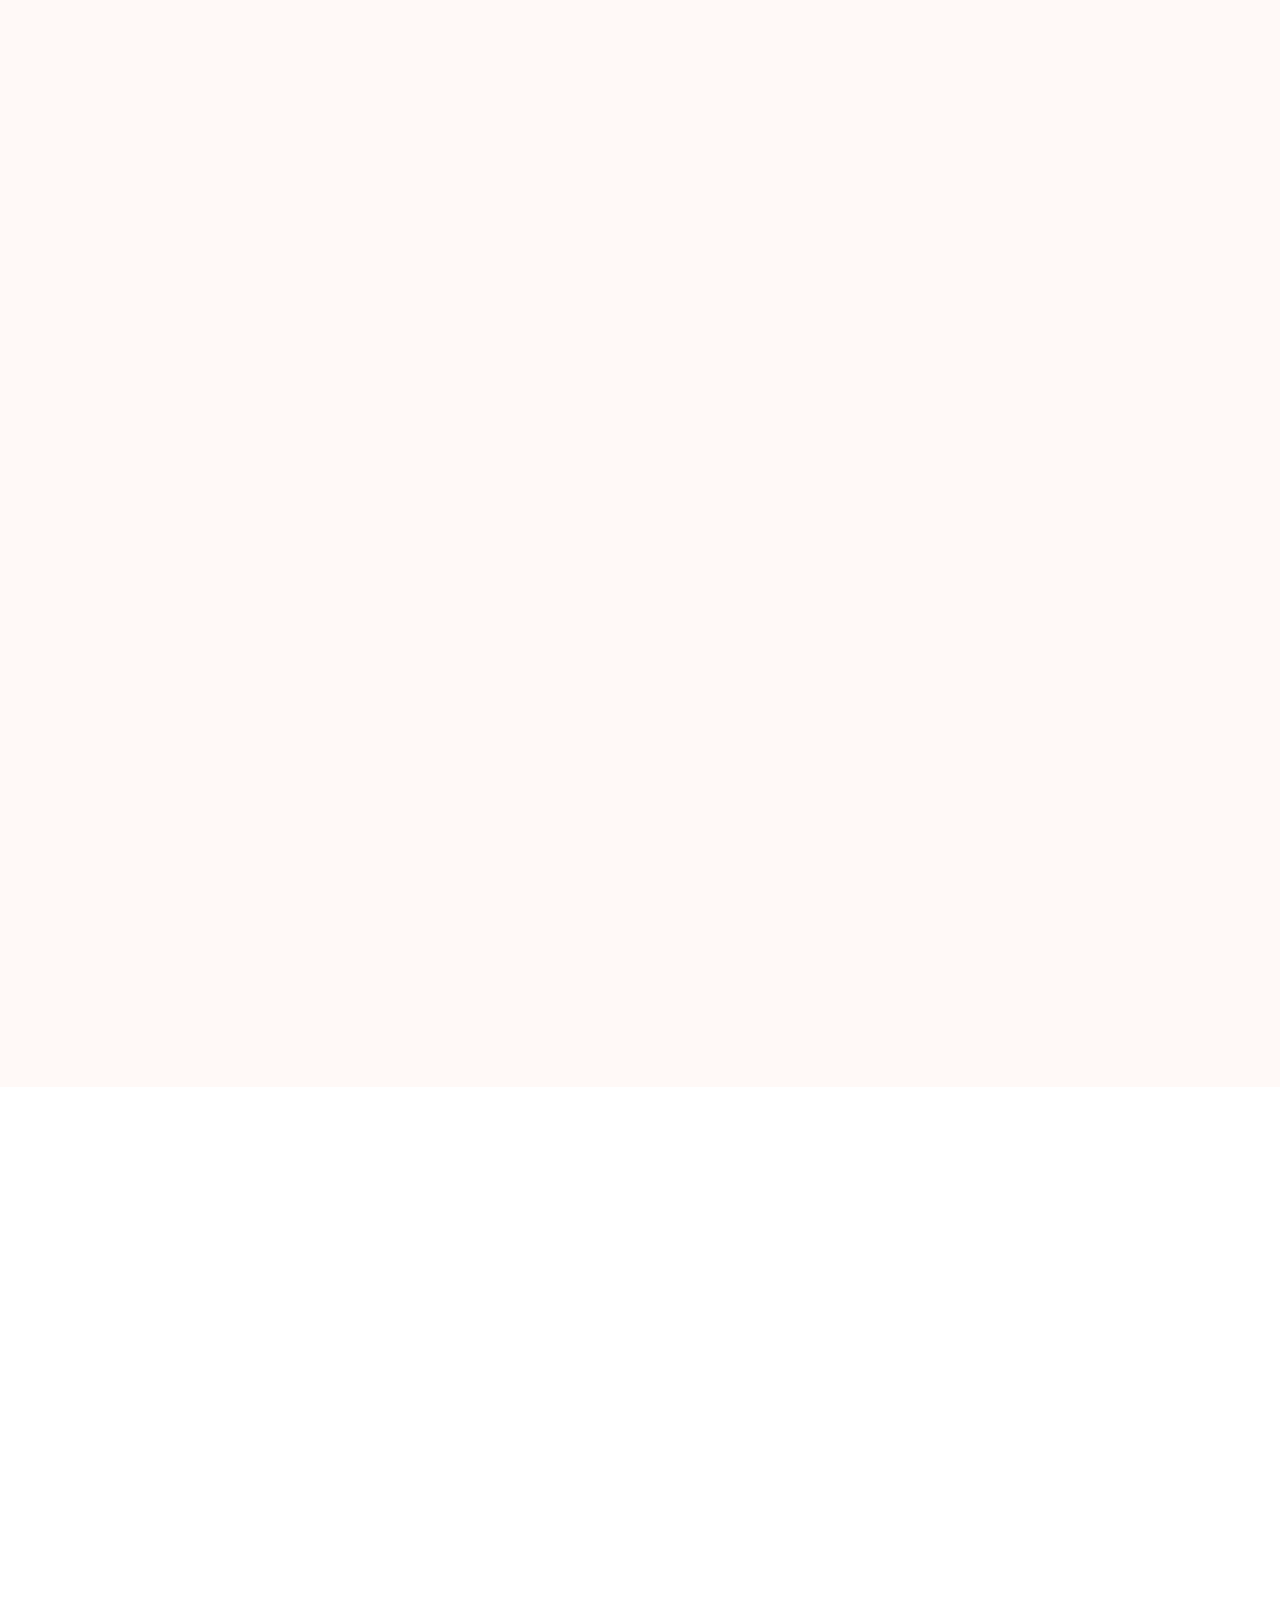
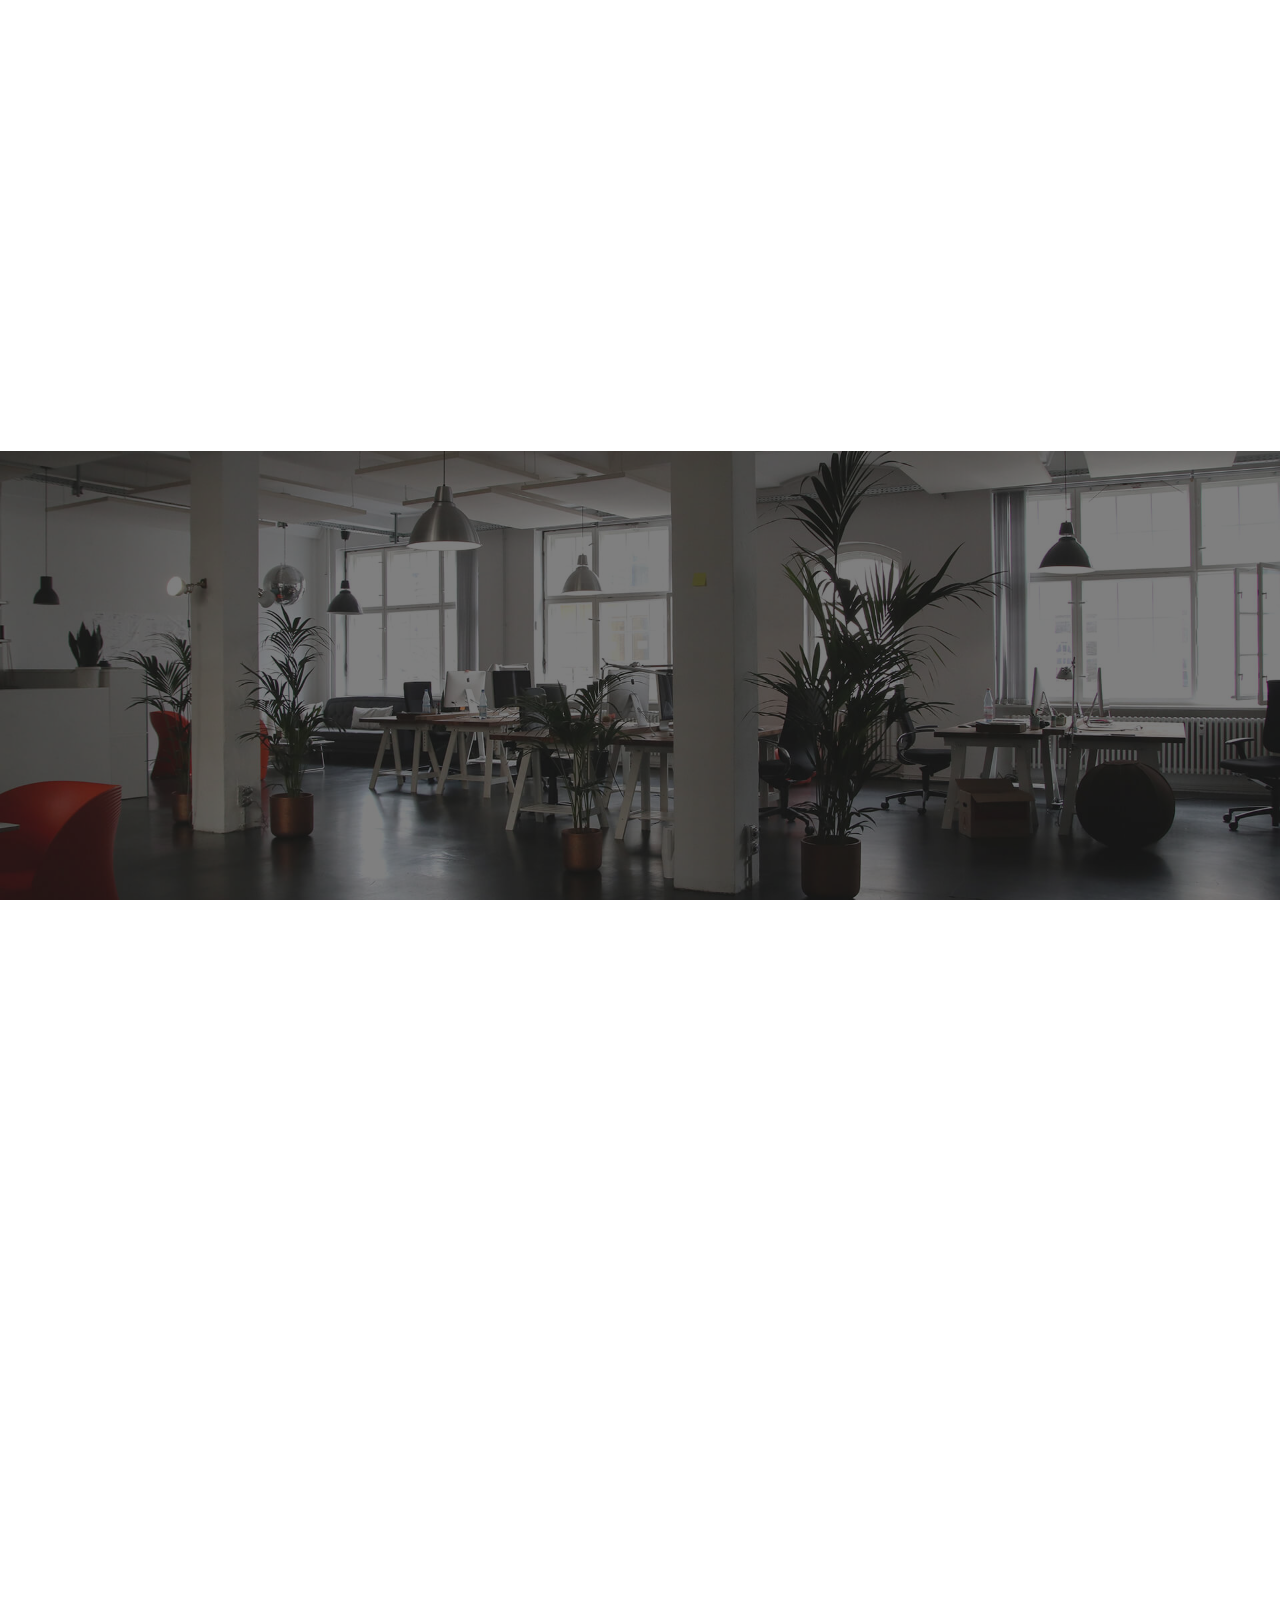
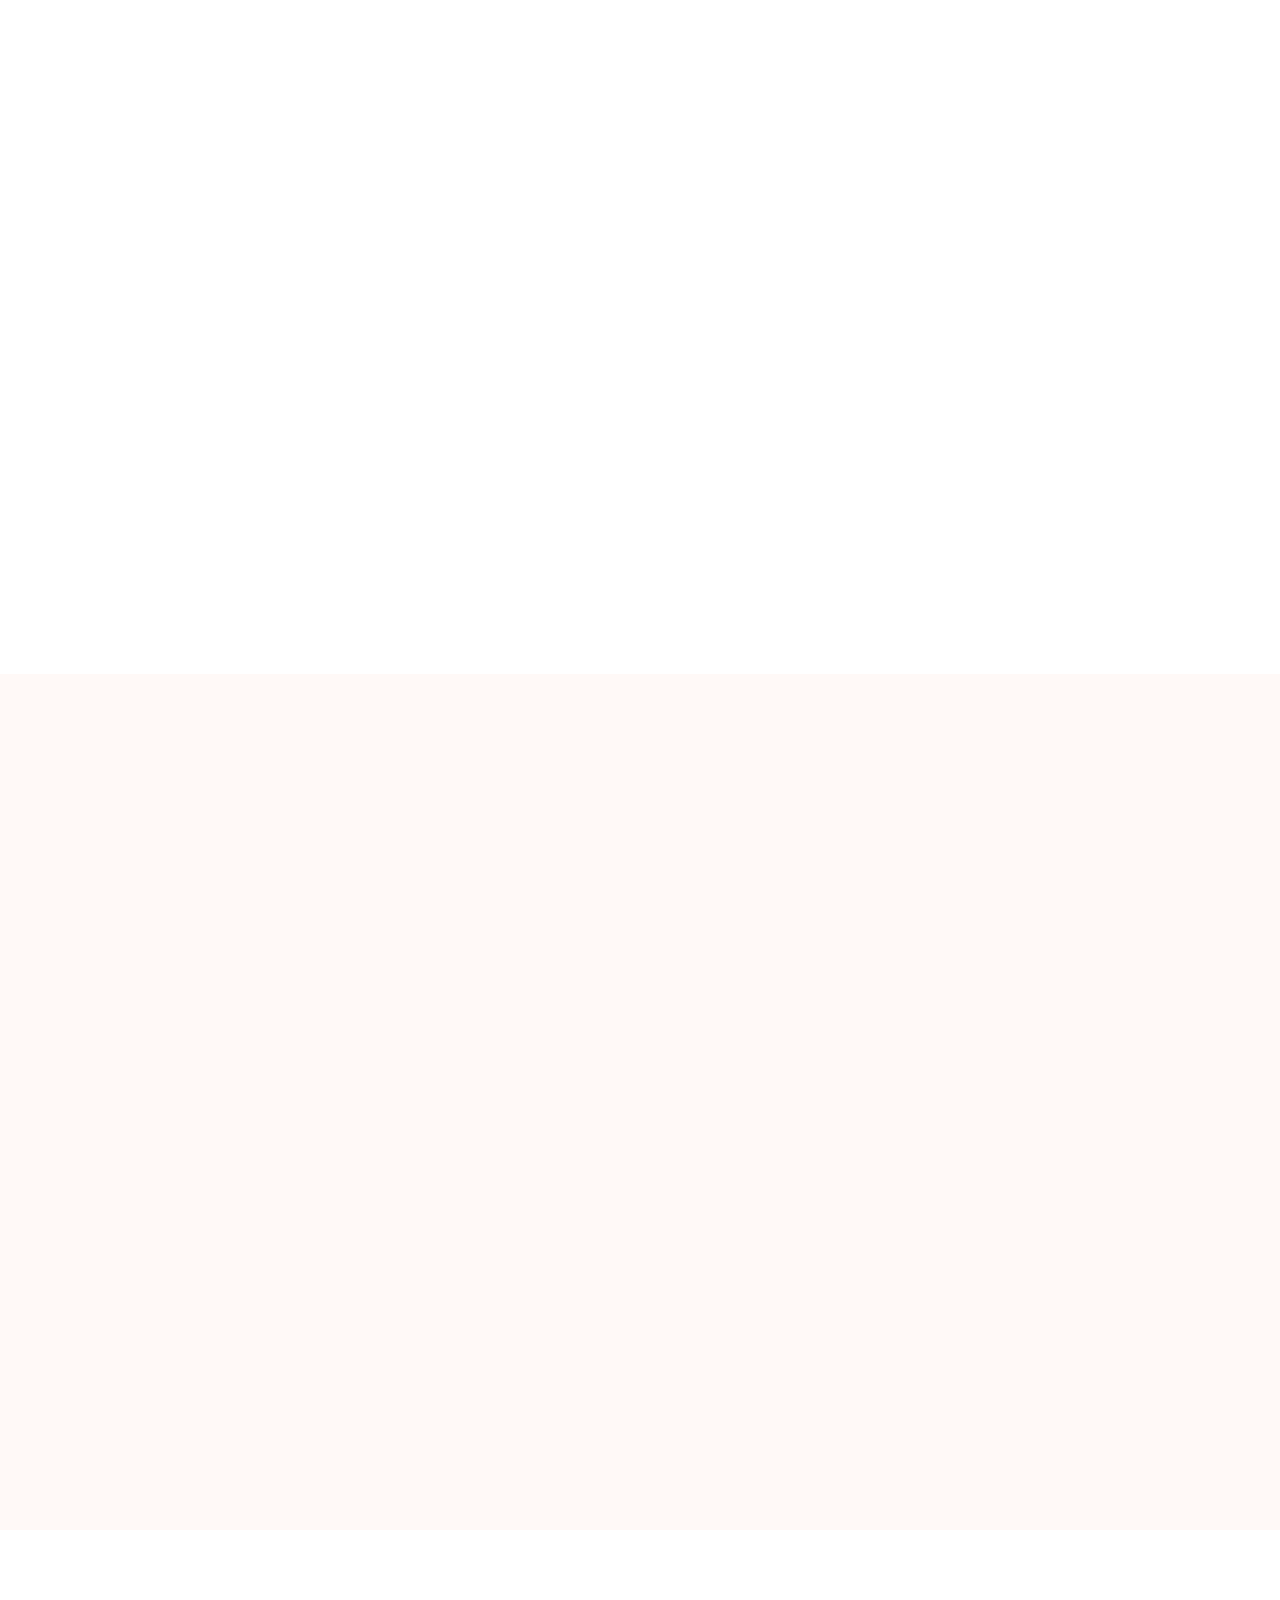
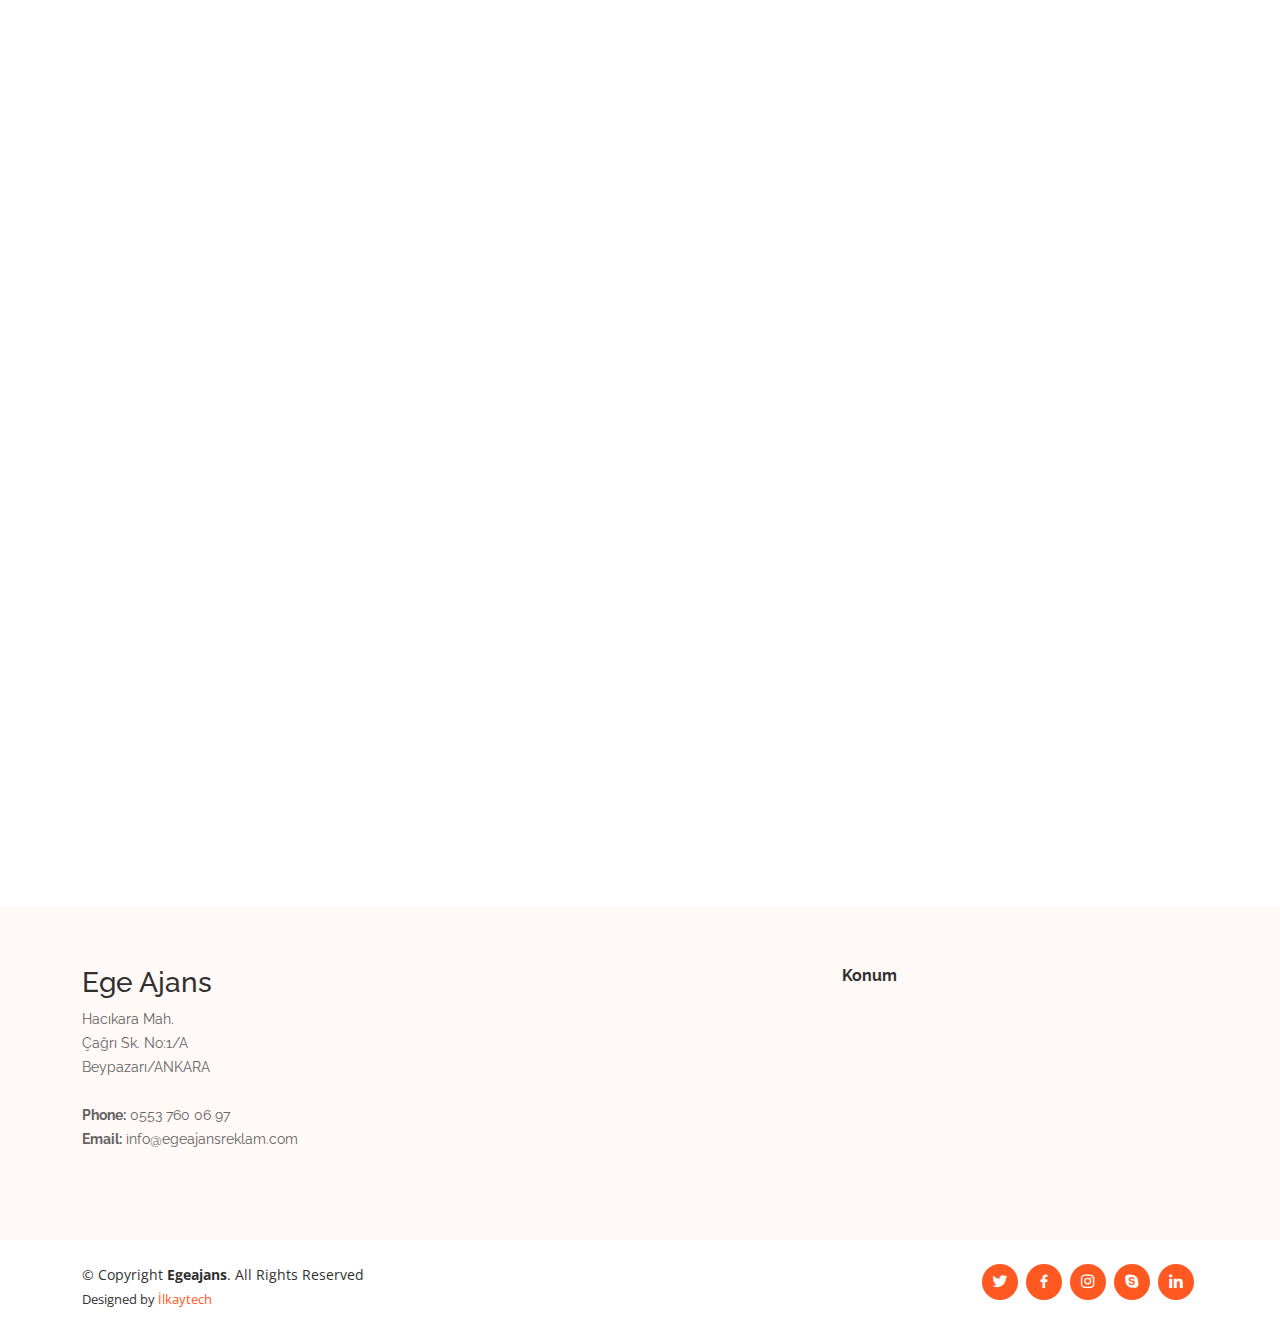
==== commit d454df79: "edit" ====
--- a/index.html
+++ b/index.html
@@ -141,7 +141,7 @@
         <h2>
           Hemen Dilital Reklam Ajansımızdan Tekif veya Bilgi Alın. Markanızı
           <br />
-          Digital Mecralardan Ziveye Cıkarıp Satislarınız Artıralim.
+          Digital Mecralardan Ziveye Çıkarıp Satişlarınızı Artıralim.
         </h2>
         <div class="d-flex align-items-center">
           <i class="bx bxs-right-arrow-alt get-started-icon"></i>
--- a/assets/css/style.css
+++ b/assets/css/style.css
@@ -2281,6 +2281,5 @@
   text-decoration: none;
 }
 #footer .row {
-  align-items: center;
   justify-content: space-between;
 }
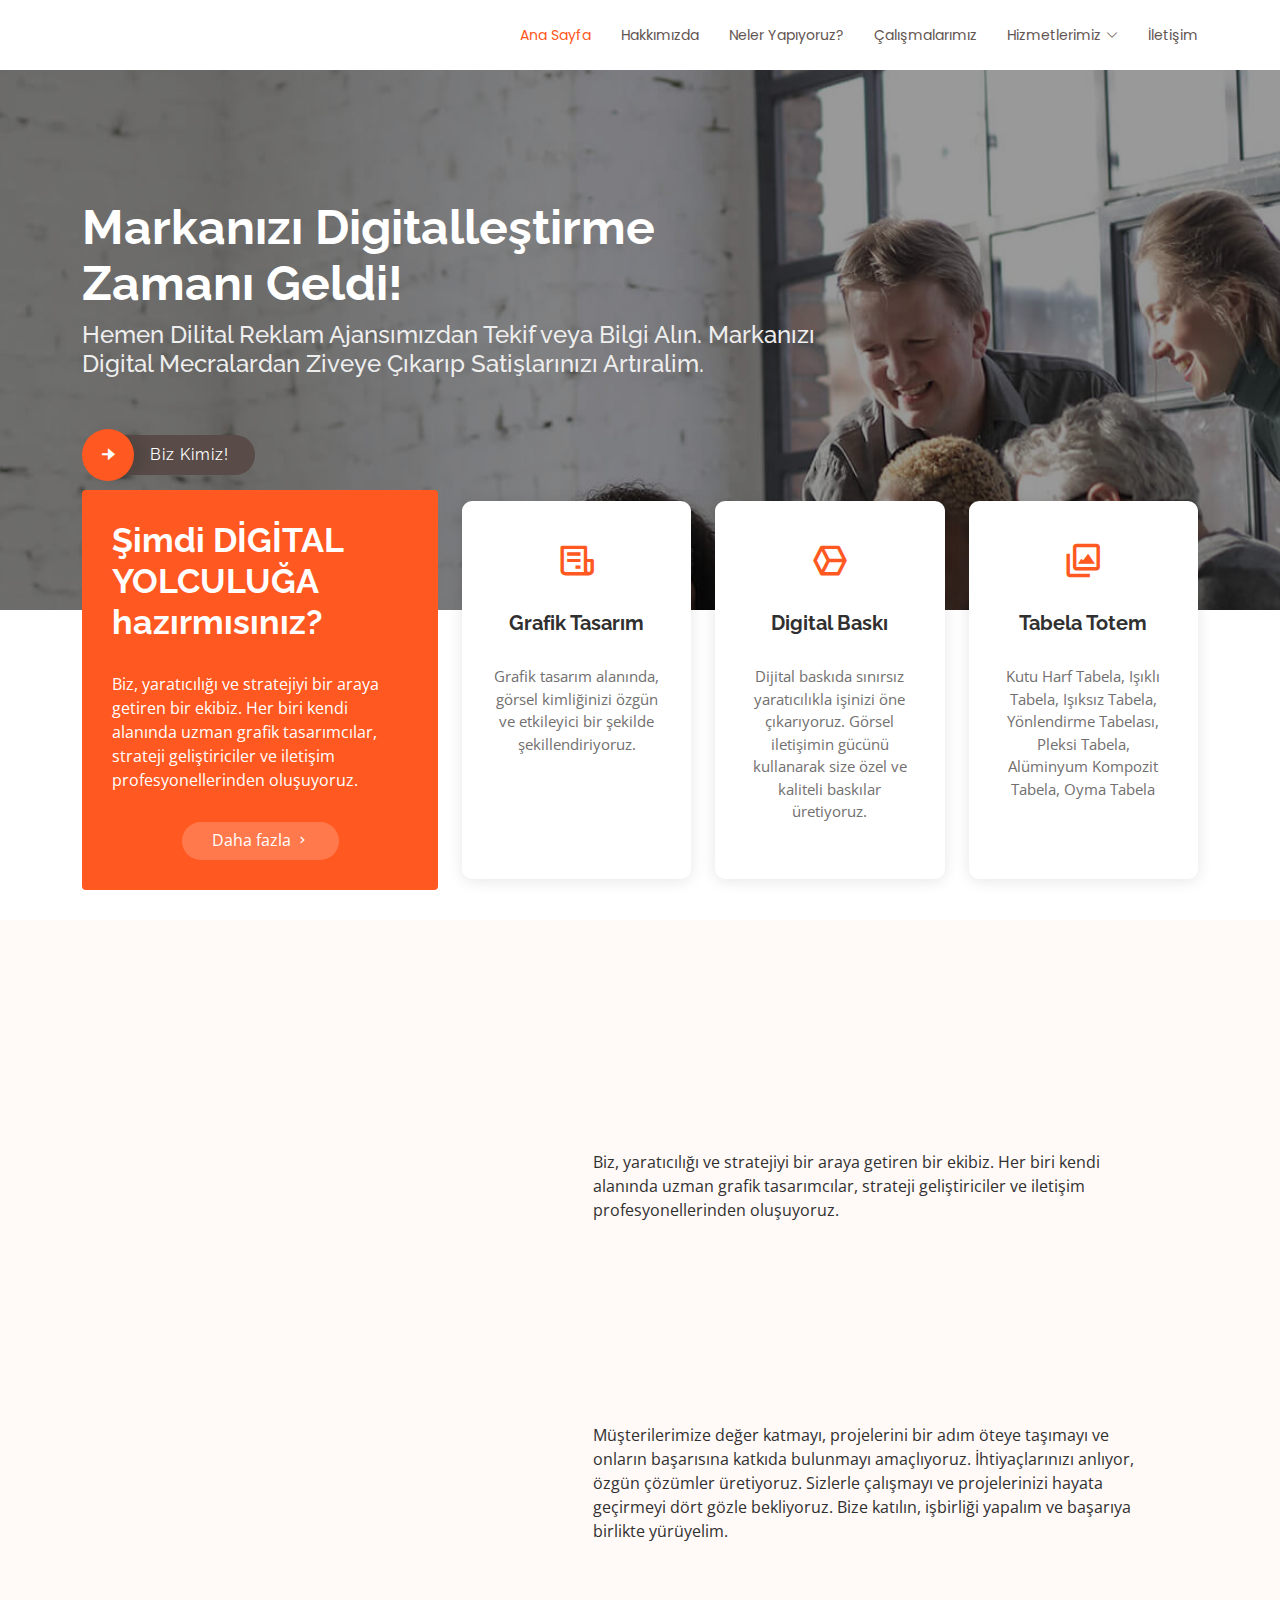
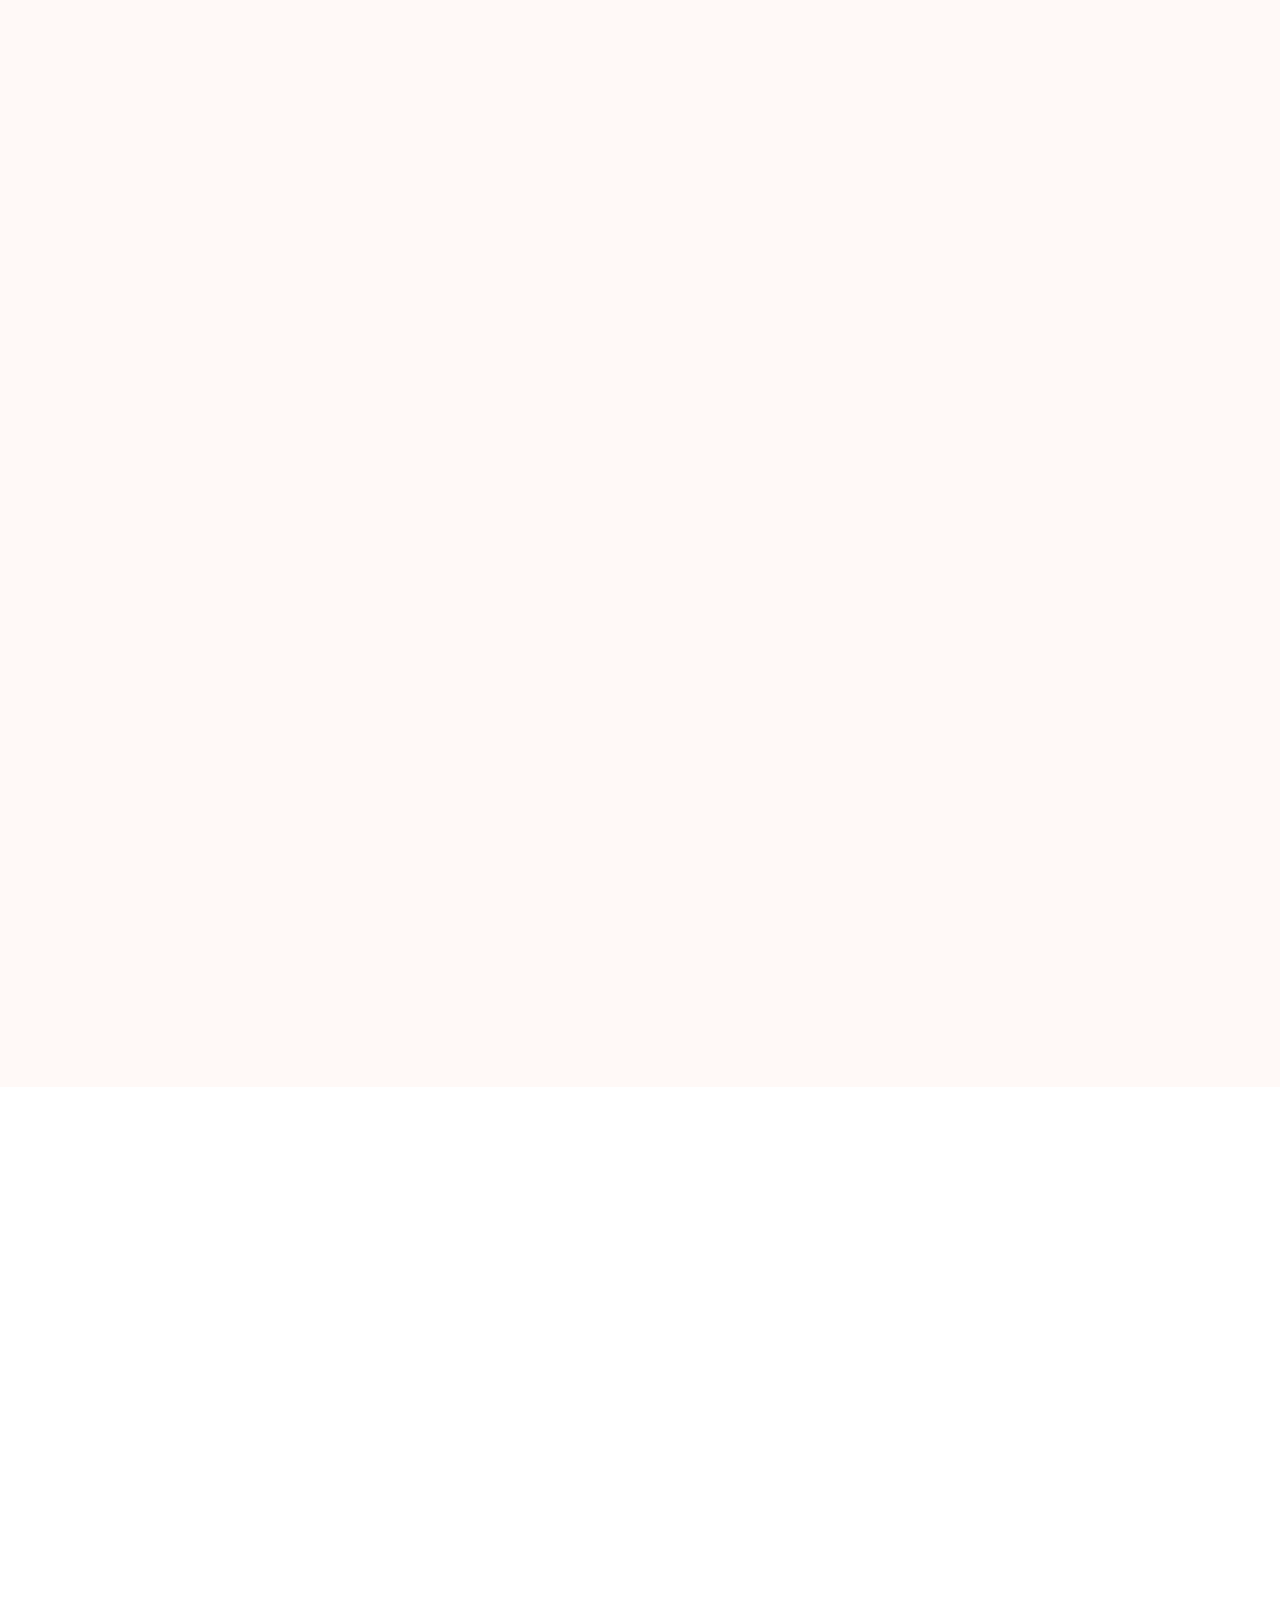
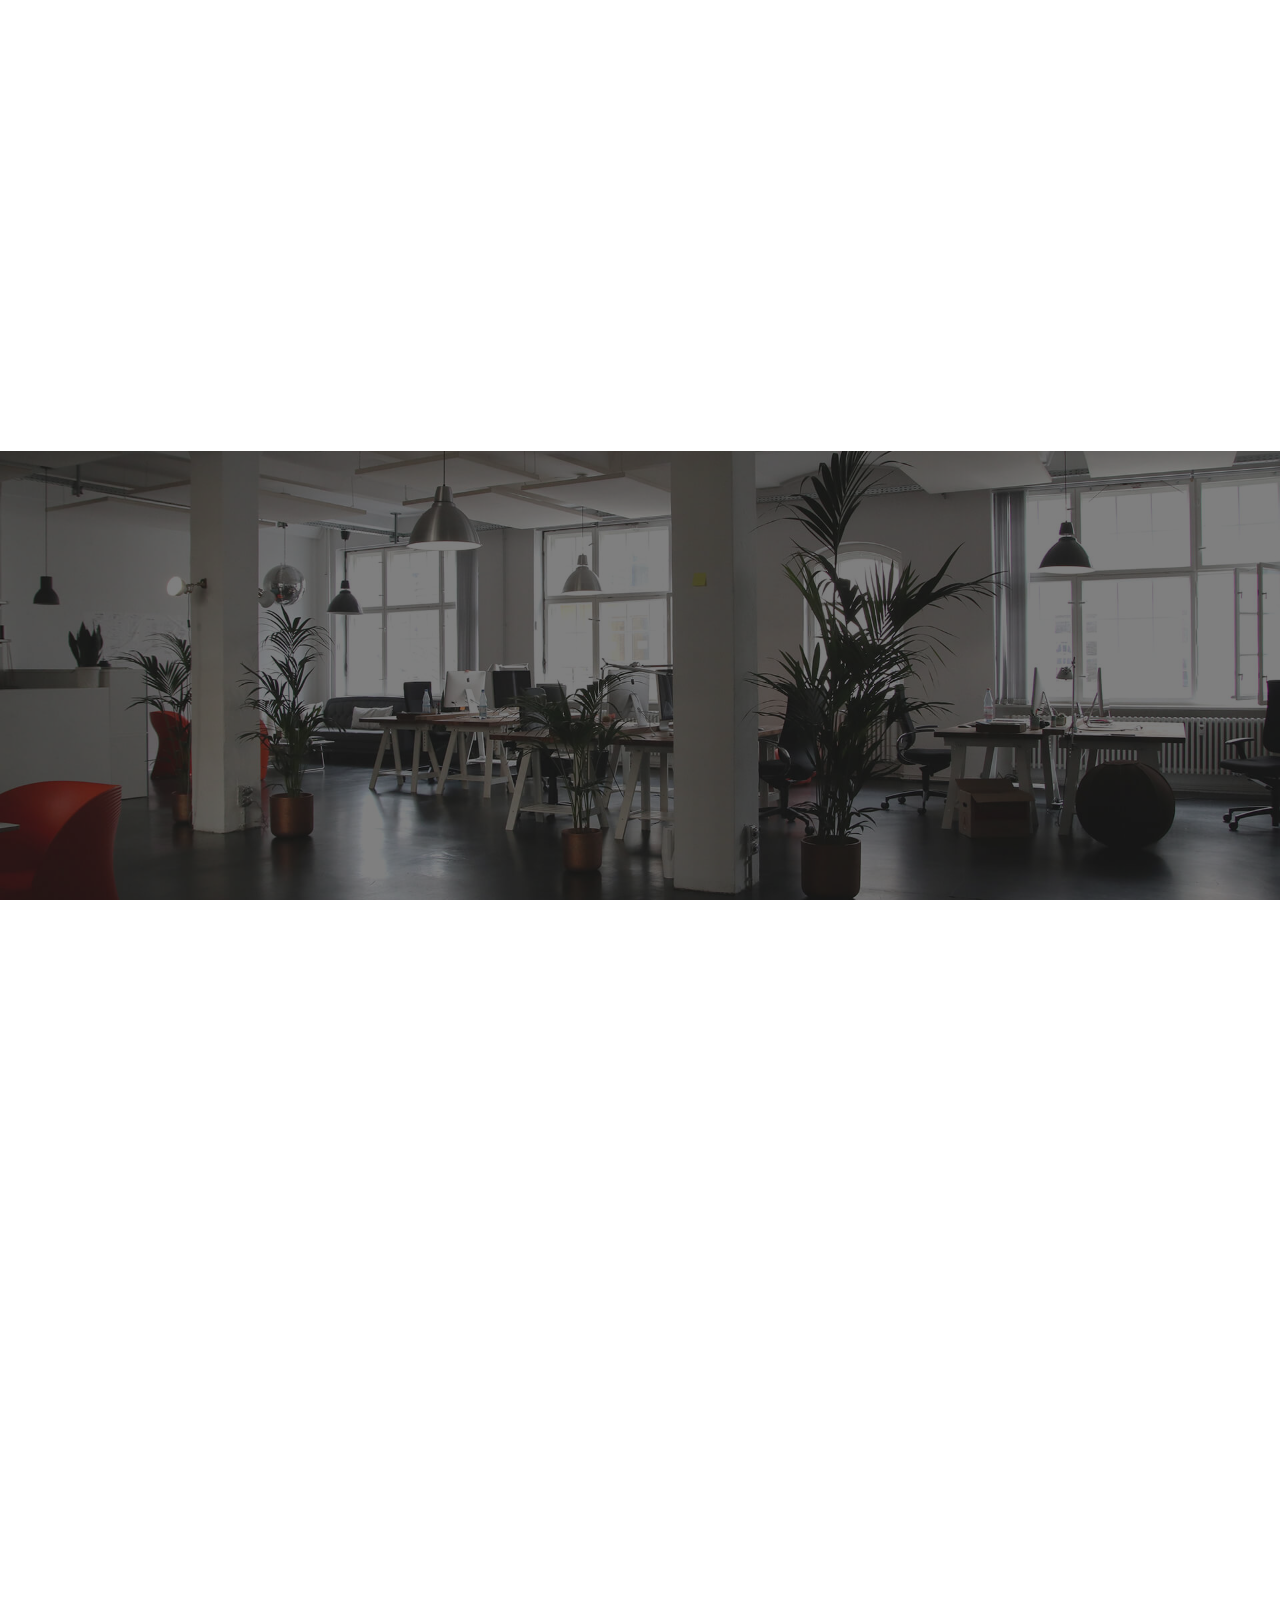
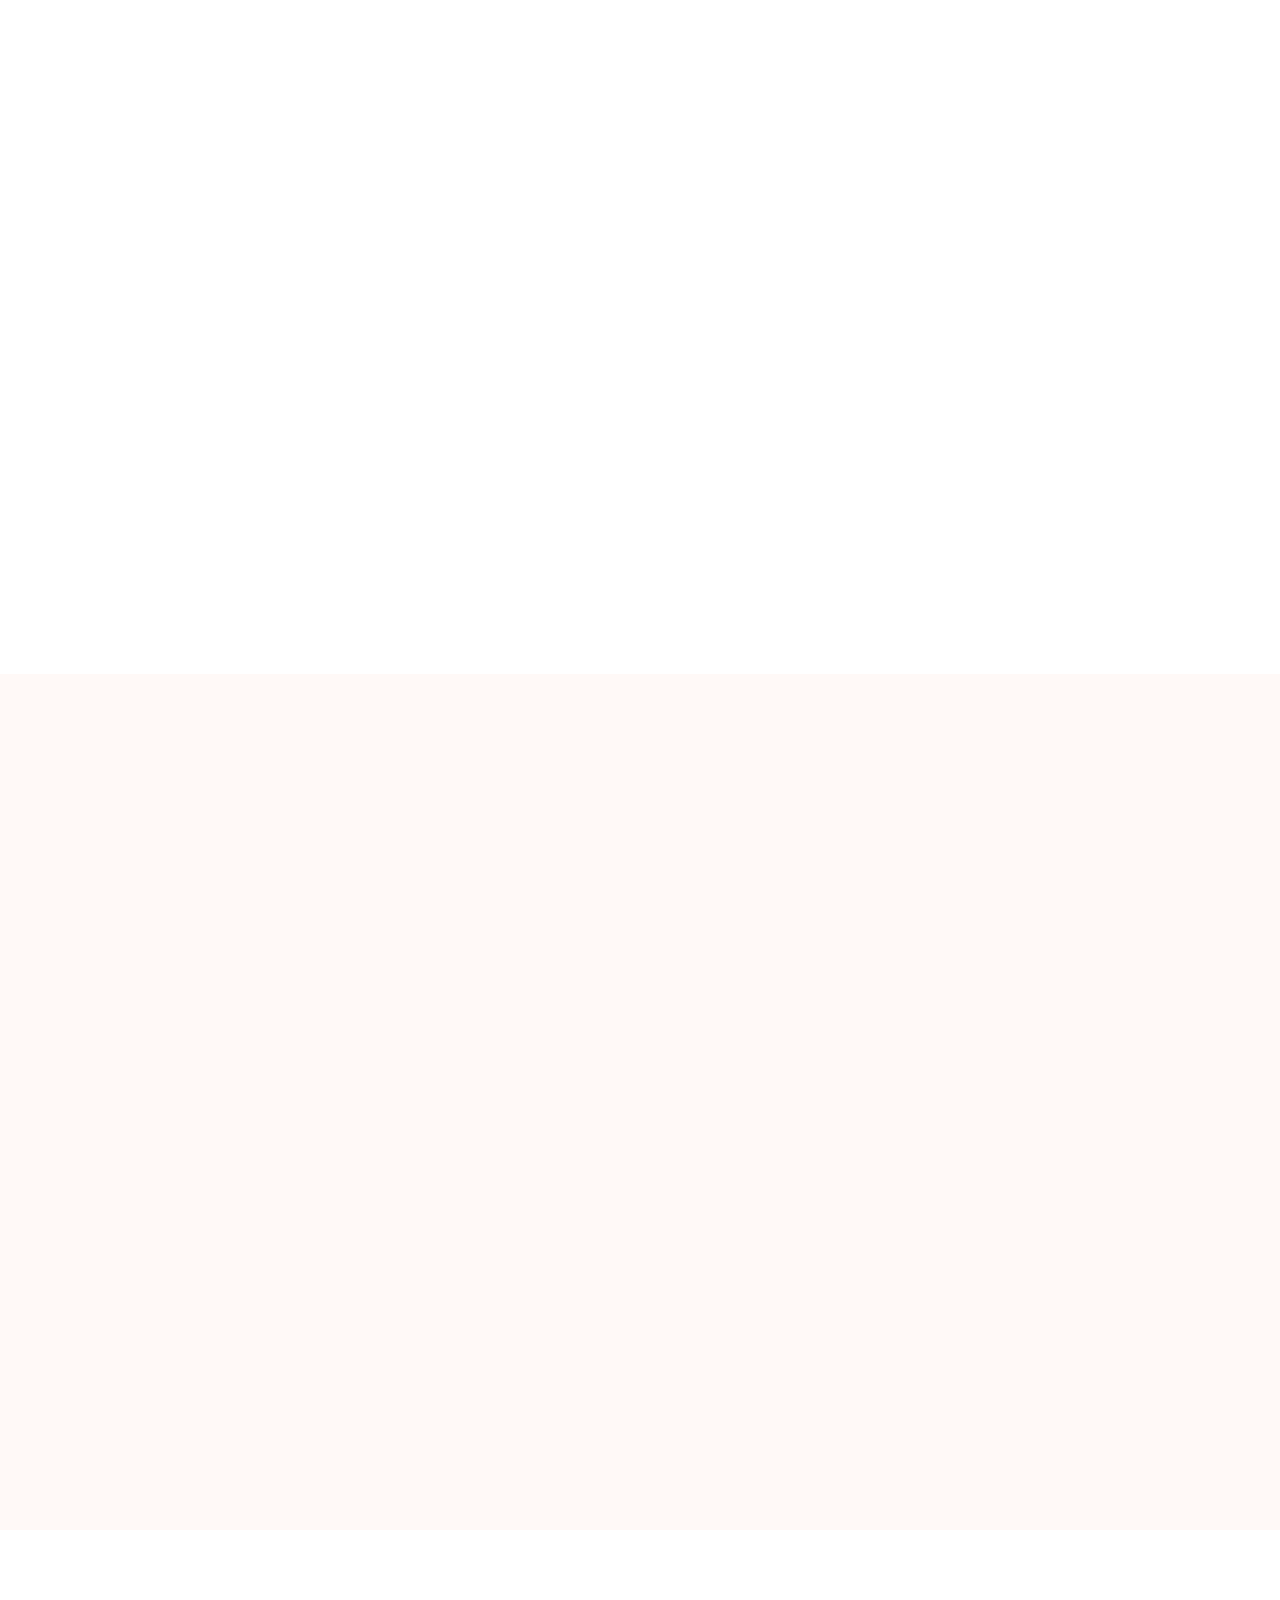
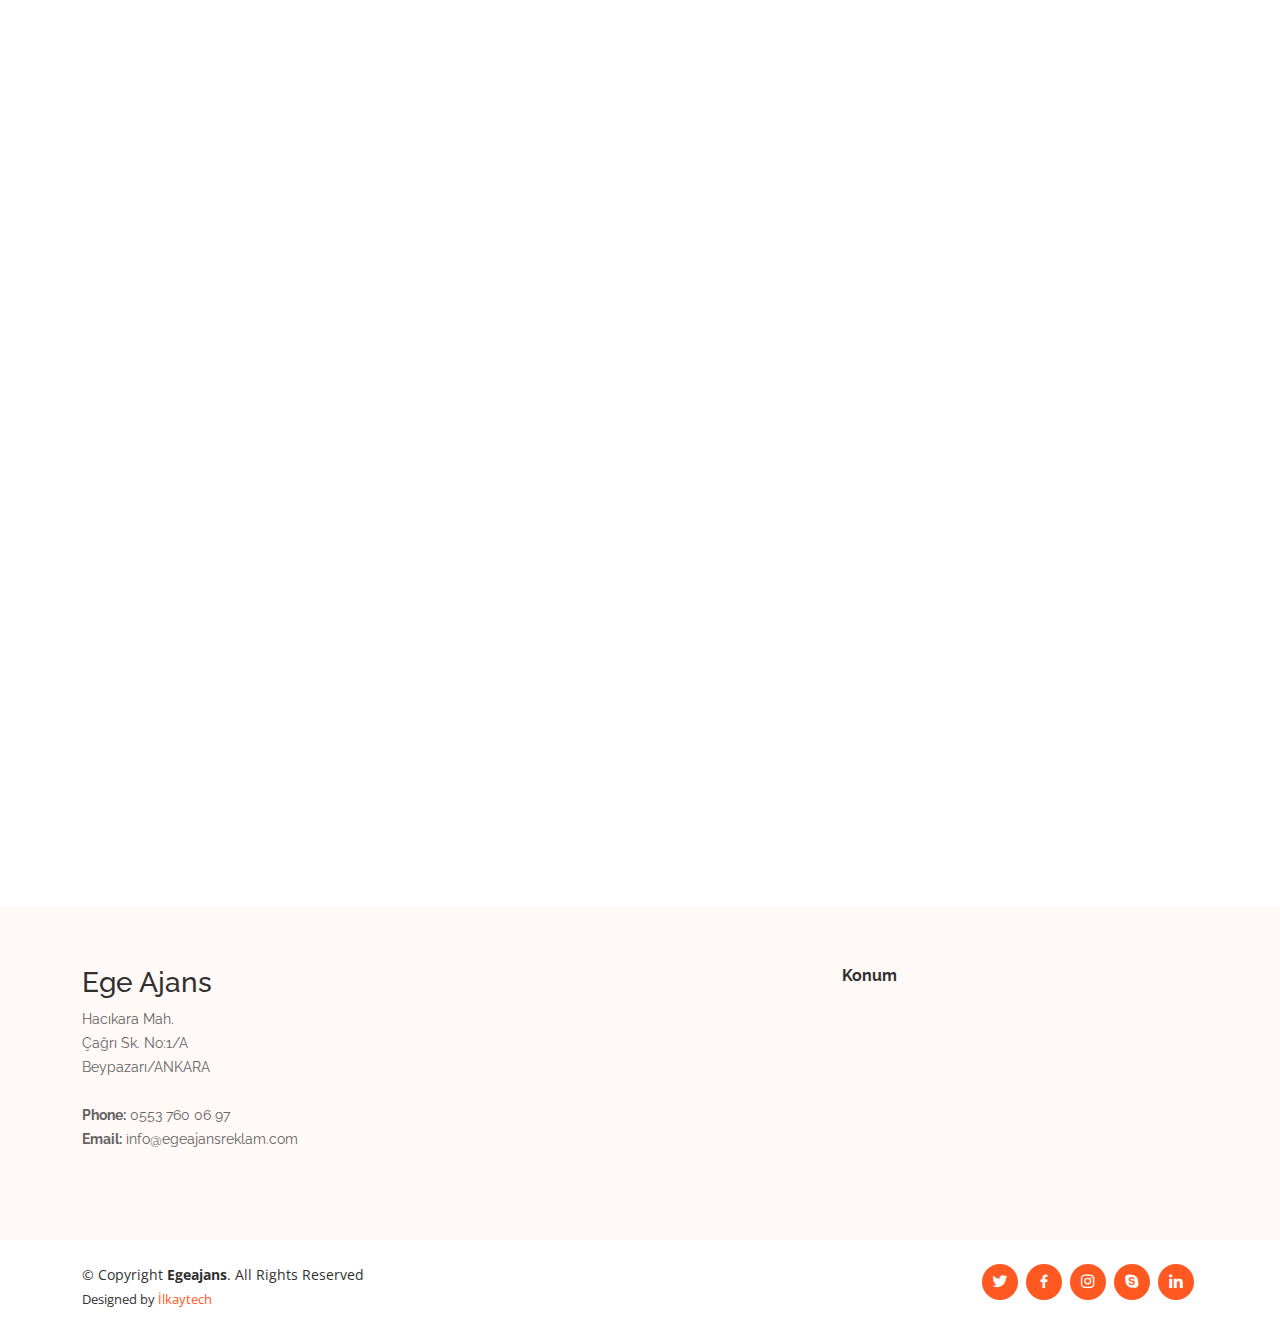
==== commit 1e5253a5: "commit" ====
--- a/index.html
+++ b/index.html
@@ -183,8 +183,8 @@
                       <i class="bx bx-receipt"></i>
                       <h4>Grafik Tasarım</h4>
                       <p>
-                        Consequuntur sunt aut quasi enim aliquam quae harum
-                        pariatur laboris nisi ut aliquip
+                        Grafik tasarım alanında, görsel kimliğinizi özgün ve
+                        etkileyici bir şekilde şekillendiriyoruz.
                       </p>
                     </div>
                   </div>
@@ -197,8 +197,9 @@
                       <i class="bx bx-cube-alt"></i>
                       <h4>Digital Baskı</h4>
                       <p>
-                        Excepteur sint occaecat cupidatat non proident, sunt in
-                        culpa qui officia deserunt
+                        Dijital baskıda sınırsız yaratıcılıkla işinizi öne
+                        çıkarıyoruz. Görsel iletişimin gücünü kullanarak size
+                        özel ve kaliteli baskılar üretiyoruz.
                       </p>
                     </div>
                   </div>
@@ -211,8 +212,9 @@
                       <i class="bx bx-images"></i>
                       <h4>Tabela Totem</h4>
                       <p>
-                        Aut suscipit aut cum nemo deleniti aut omnis. Doloribus
-                        ut maiores omnis facere
+                        Kutu Harf Tabela, Işıklı Tabela, Işıksız Tabela,
+                        Yönlendirme Tabelası, Pleksi Tabela, Alüminyum Kompozit
+                        Tabela, Oyma Tabela
                       </p>
                     </div>
                   </div>
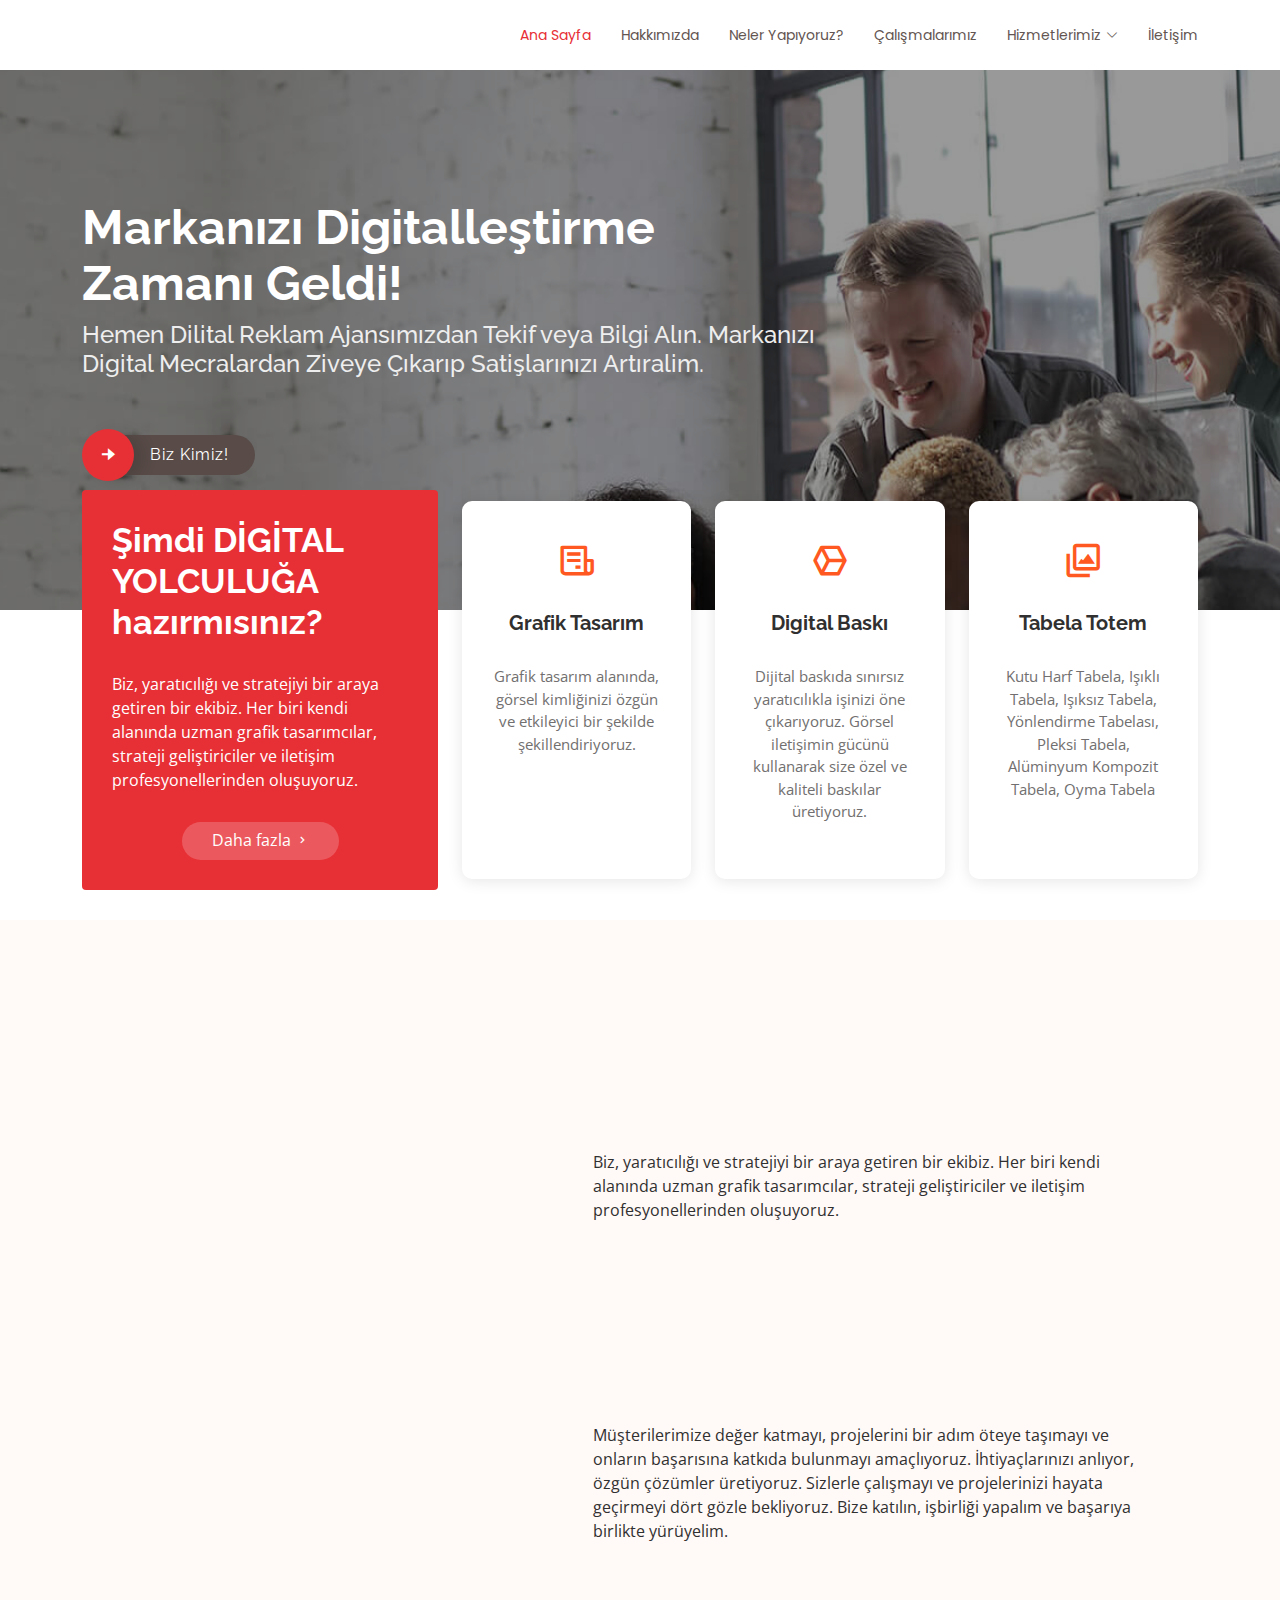
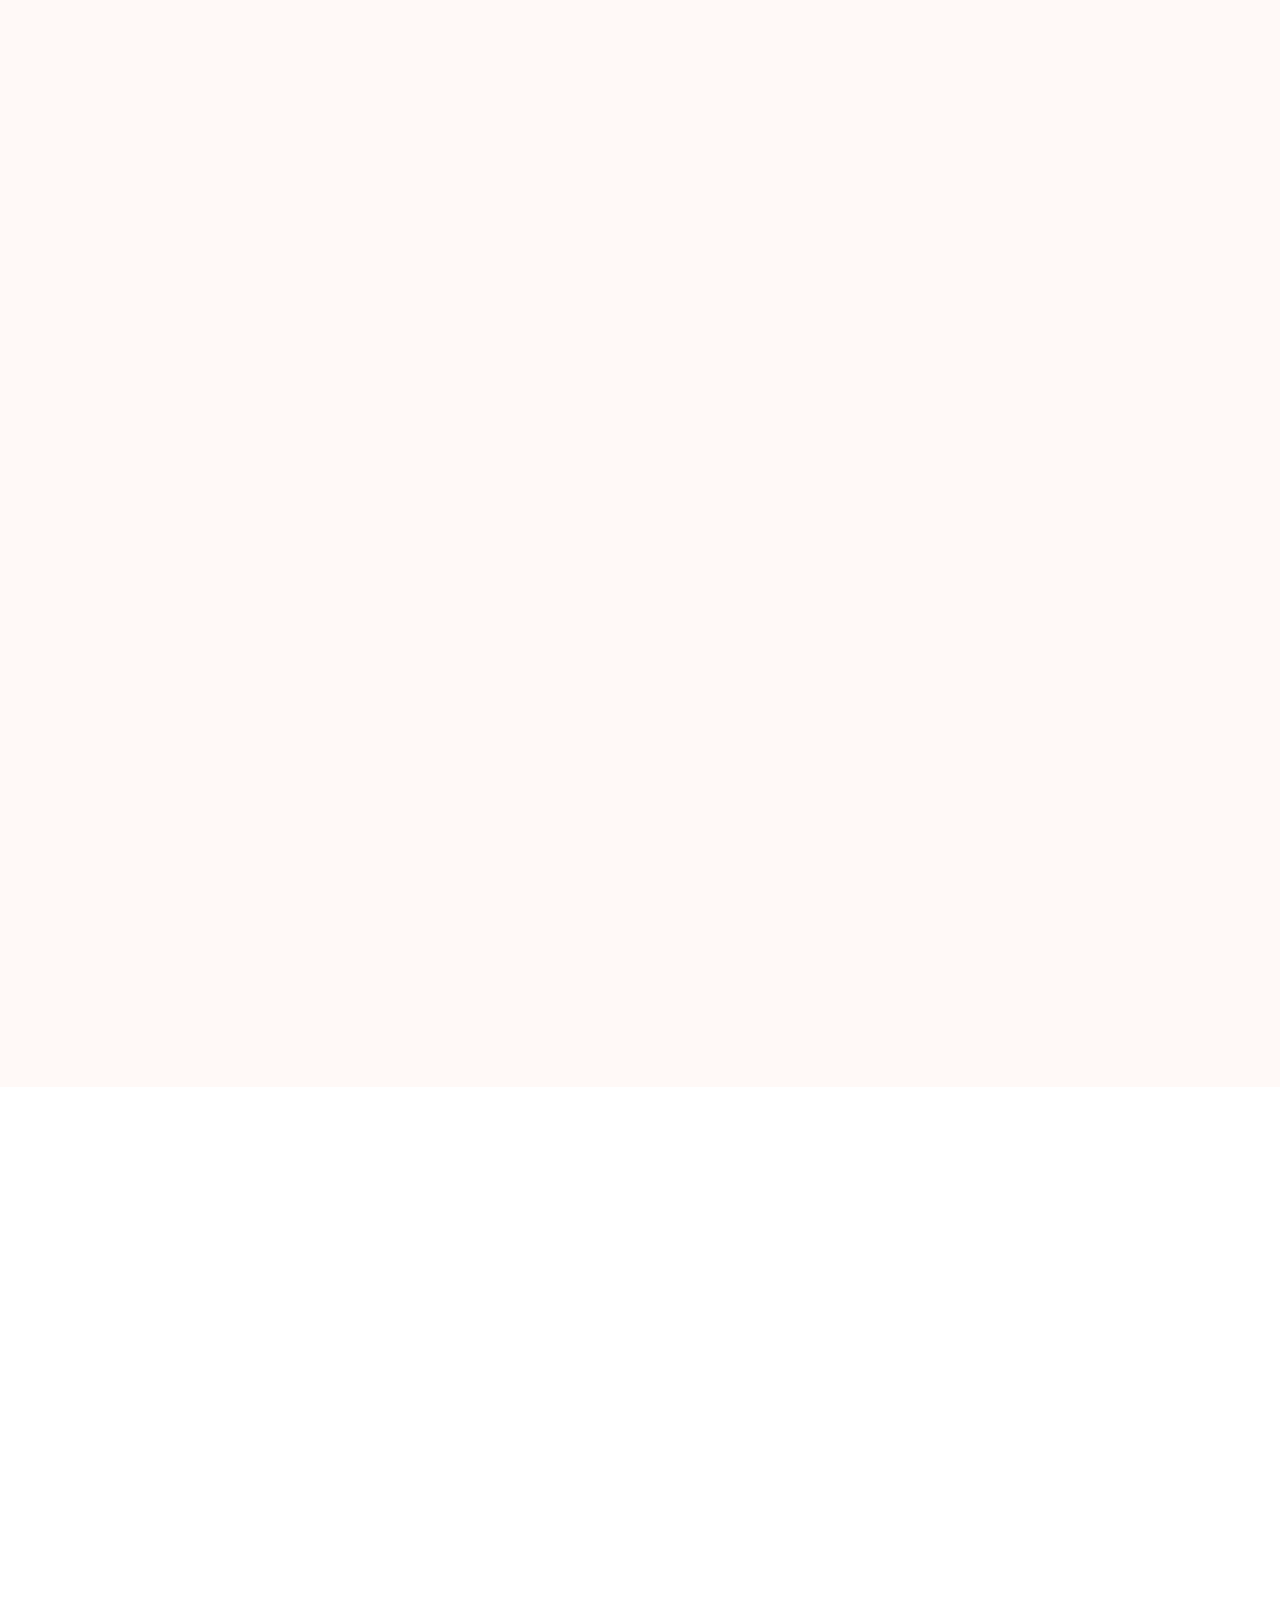
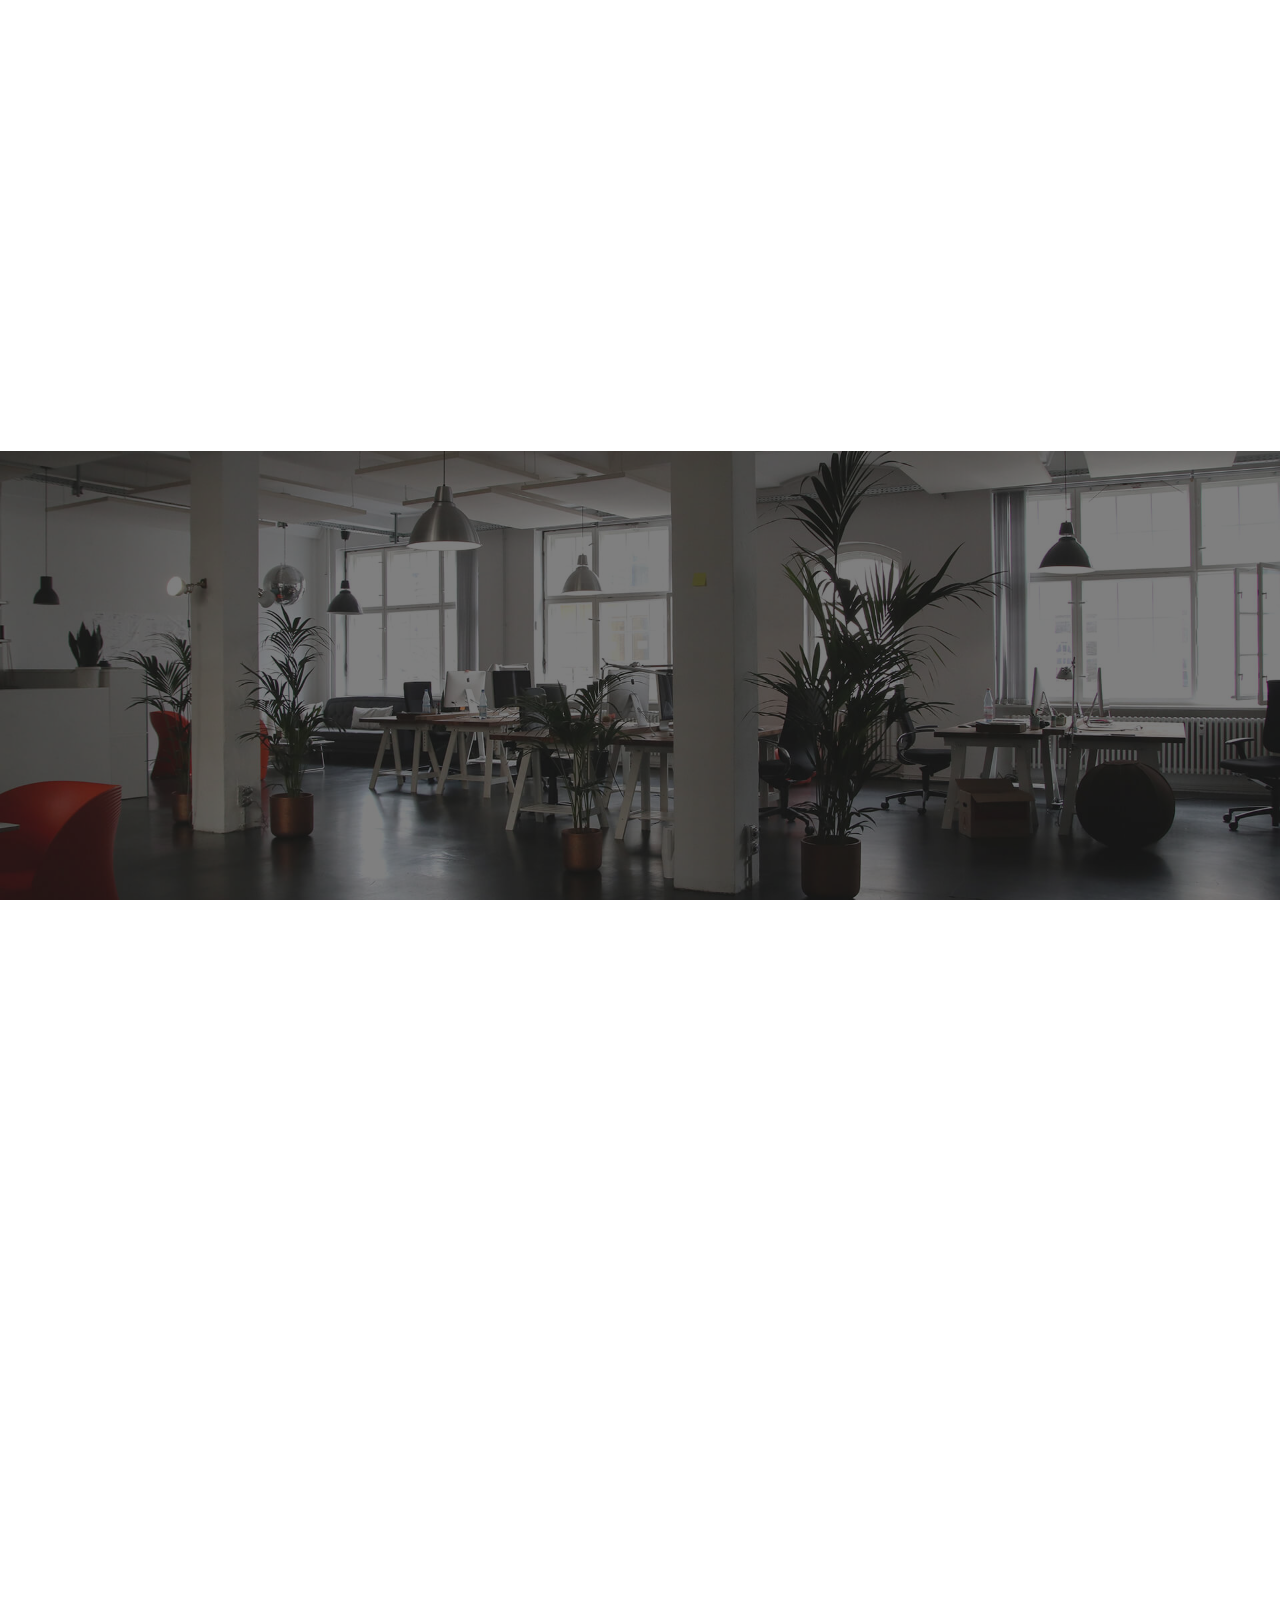
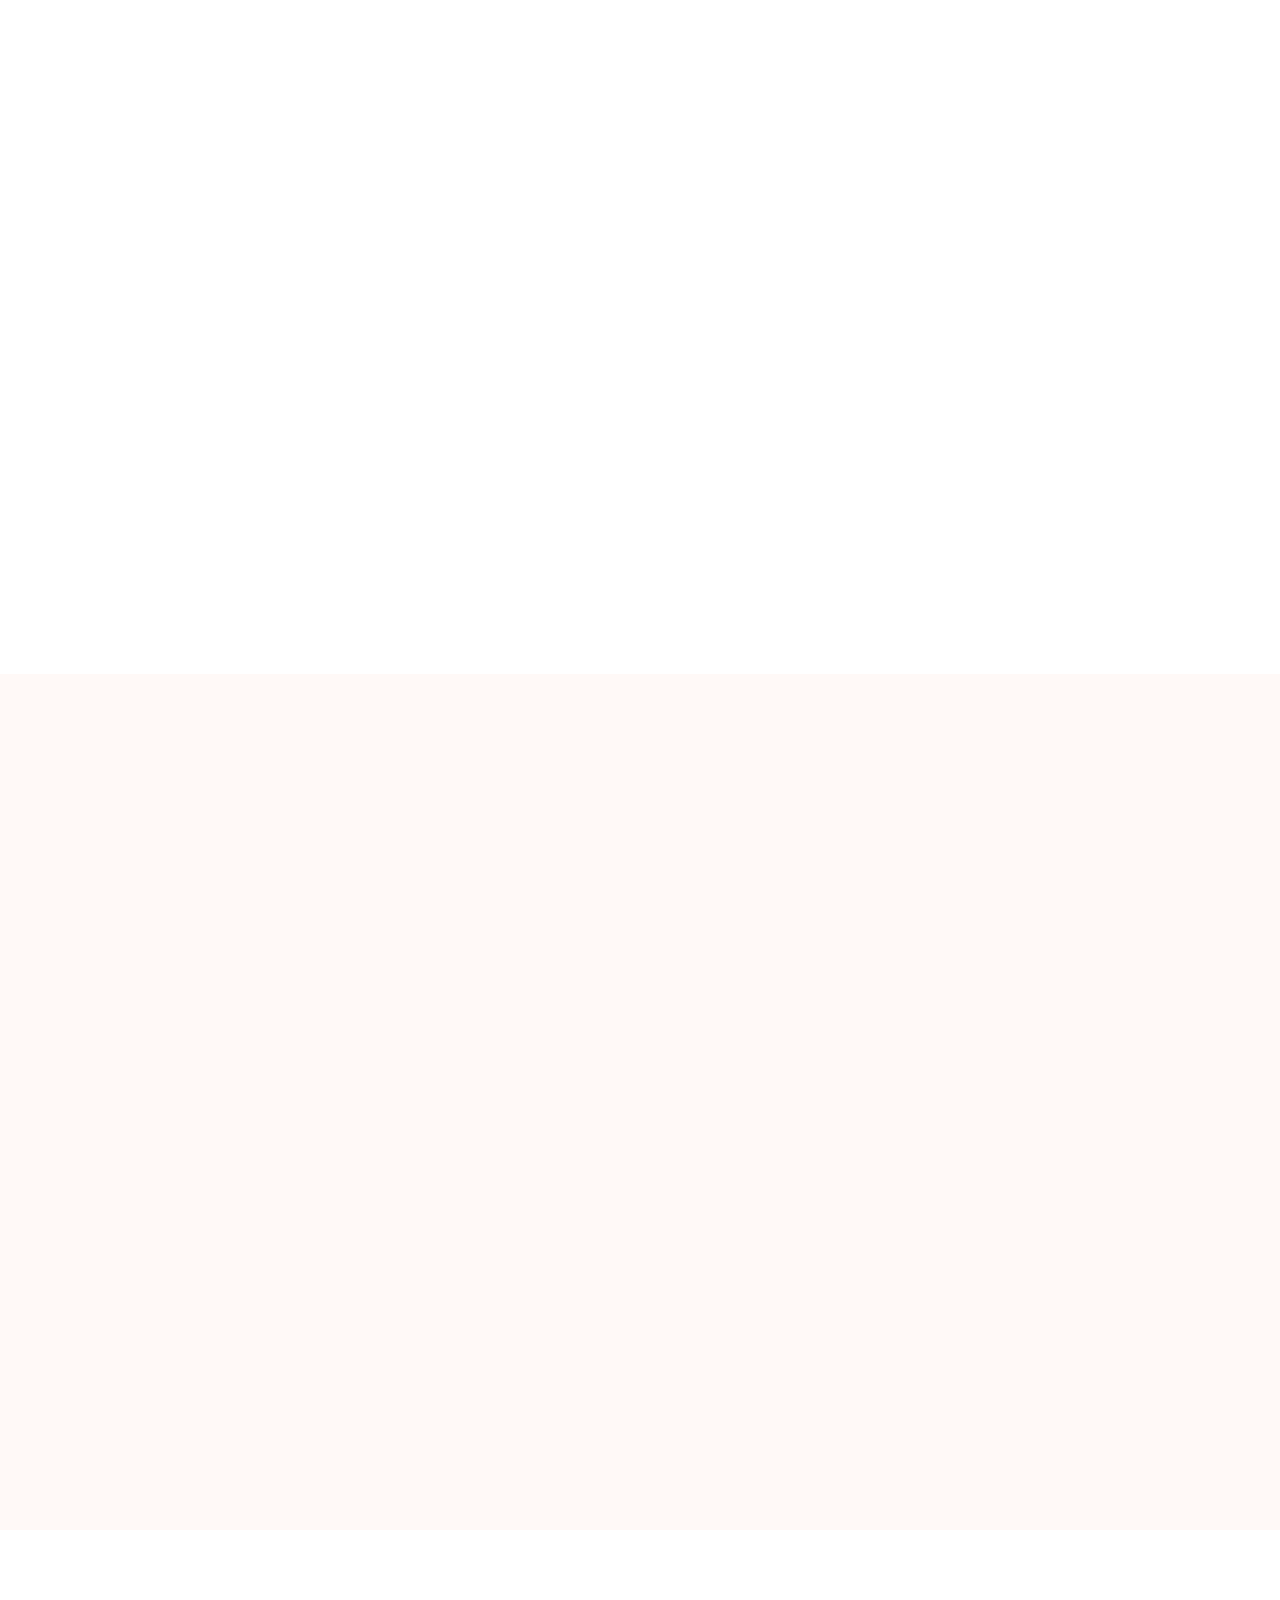
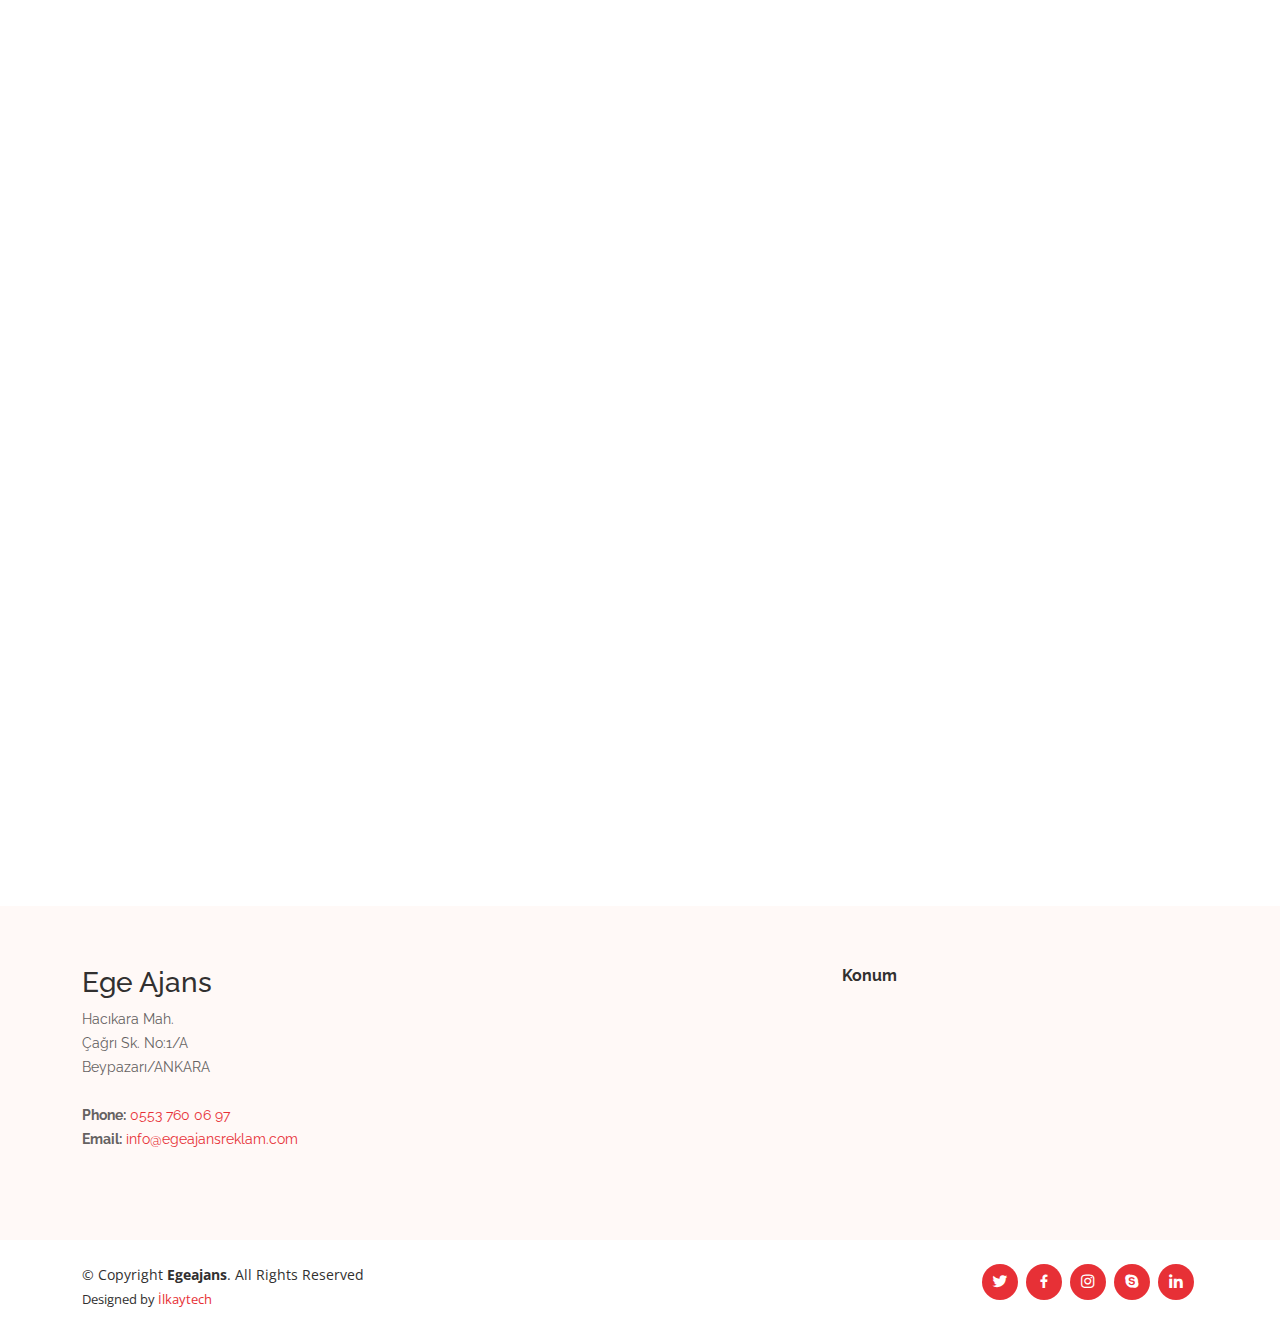
==== commit f675eff2: "edit" ====
--- a/index.html
+++ b/index.html
@@ -645,11 +645,7 @@
             data-aos-delay="200"
           >
             <div class="col-lg-4 col-md-6 portfolio-item filter-app">
-              <img
-                src="assets/img/portfolio/portfolio-1.jpg"
-                class="img-fluid"
-                alt=""
-              />
+              <img src="assets/img/job/baskı.jpg" class="img-fluid" alt="" />
               <div class="portfolio-info">
                 <h4>App 1</h4>
                 <p>App</p>
@@ -1367,8 +1363,12 @@
                 Hacıkara Mah. <br />
                 Çağrı Sk. No:1/A<br />
                 Beypazarı/ANKARA <br /><br />
-                <strong>Phone:</strong> 0553 760 06 97<br />
-                <strong>Email:</strong> info@egeajansreklam.com<br />
+                <strong>Phone:</strong>
+                <a href="tel:05537600697">0553 760 06 97</a><br />
+                <strong>Email:</strong>
+                <a href="mailto:info@egeajansreklam.com"
+                  >info@egeajansreklam.com</a
+                ><br />
               </p>
             </div>
             <div class="col-lg-3 col-md-6 footer-links">
--- a/assets/css/style.css
+++ b/assets/css/style.css
@@ -4,12 +4,12 @@
 }
 
 a {
-  color: #ff5821;
+  color: #e73036;
   text-decoration: none;
 }
 
 a:hover {
-  color: #ff7e54;
+  color: #ec6c70;
   text-decoration: none;
 }
 
@@ -32,7 +32,7 @@
   right: 15px;
   bottom: 15px;
   z-index: 996;
-  background: #ff5821;
+  background: #e73036;
   width: 40px;
   height: 40px;
   border-radius: 4px;
@@ -46,7 +46,7 @@
 }
 
 .back-to-top:hover {
-  background: #ff774a;
+  background: #fc565b;
   color: #fff;
 }
 
@@ -196,12 +196,12 @@
 .navbar .active,
 .navbar .active:focus,
 .navbar li:hover > a {
-  color: #ff5821;
+  color: #e73036;
 }
 
 .navbar .getstarted,
 .navbar .getstarted:focus {
-  background: #ff5821;
+  background: #df7276;
   padding: 8px 20px;
   margin-left: 30px;
   border-radius: 4px;
@@ -211,7 +211,7 @@
 .navbar .getstarted:hover,
 .navbar .getstarted:focus:hover {
   color: #fff;
-  background: #ff6b3b;
+  background: #e73036;
 }
 
 .navbar .dropdown ul {
@@ -245,7 +245,7 @@
 .navbar .dropdown ul a:hover,
 .navbar .dropdown ul .active:hover,
 .navbar .dropdown ul li:hover > a {
-  color: #ff5821;
+  color: #e73036;
 }
 
 .navbar .dropdown:hover > ul {
@@ -431,7 +431,7 @@
 
 #hero .get-started-icon {
   font-size: 24px;
-  background: #ff5821;
+  background: #e73036;
   padding: 14px;
   color: #fff;
   border-radius: 50px;
@@ -457,7 +457,7 @@
 }
 
 #hero .btn-get-started:hover {
-  background: #ff5821;
+  background: #e73036;
 }
 
 @media (min-width: 1024px) {
@@ -571,7 +571,7 @@
 
 .why-us .content {
   padding: 30px;
-  background: #ff5821;
+  background: #e73036;
   border-radius: 4px;
   color: #fff;
 }
@@ -664,7 +664,7 @@
 }
 
 .about .icon-box .icon i {
-  color: #ff5821;
+  color: #e73036;
   font-size: 32px;
 }
 
@@ -708,7 +708,7 @@
 .about .play-btn {
   width: 94px;
   height: 94px;
-  background: radial-gradient(#ff5821 50%, rgba(255, 88, 33, 0.4) 52%);
+  background: radial-gradient(#e73036 50%, rgba(201, 29, 6, 0.4) 52%);
   border-radius: 50%;
   display: block;
   position: absolute;
@@ -751,7 +751,7 @@
 }
 
 .about .play-btn:hover::after {
-  border-left: 15px solid #ff5821;
+  border-left: 15px solid #ea555a;
   transform: scale(20);
 }
 
@@ -842,7 +842,7 @@
   text-align: center;
   width: 72px;
   height: 72px;
-  background: #ff5821;
+  background: #e73036;
 }
 
 .services .icon i {
@@ -864,15 +864,15 @@
 
 .services .icon-box:hover .icon {
   background: #fff;
-  border: 2px solid #ff5821;
+  border: 2px solid #ff3b41;
 }
 
 .services .icon-box:hover .icon i {
-  color: #ff5821;
+  color: #db5156;
 }
 
 .services .icon-box:hover .title a {
-  color: #ff5821;
+  color: #db5156;
 }
 
 .services .description {
@@ -1033,7 +1033,7 @@
 }
 
 .testimonials .swiper-pagination .swiper-pagination-bullet-active {
-  background-color: #ff5821;
+  background-color: #e73036;
 }
 
 @media (min-width: 992px) {
@@ -1070,7 +1070,7 @@
 
 .portfolio #portfolio-flters li:hover,
 .portfolio #portfolio-flters li.filter-active {
-  color: #ff5821;
+  color: #e73036;
   background: #fff1ed;
 }
 
@@ -1118,7 +1118,7 @@
 
 .portfolio .portfolio-item .portfolio-info .preview-link:hover,
 .portfolio .portfolio-item .portfolio-info .details-link:hover {
-  color: #ff5821;
+  color: #e73036;
 }
 
 .portfolio .portfolio-item .portfolio-info .details-link {
@@ -1176,14 +1176,14 @@
   height: 12px;
   background-color: #fff;
   opacity: 1;
-  border: 1px solid #ff5821;
+  border: 1px solid #e73036;
 }
 
 .portfolio-details
   .portfolio-details-slider
   .swiper-pagination
   .swiper-pagination-bullet-active {
-  background-color: #ff5821;
+  background-color: #e73036;
 }
 
 .portfolio-details .portfolio-info {
@@ -1264,7 +1264,7 @@
 }
 
 .team .member .social a:hover {
-  color: #ff5821;
+  color: #e73036;
 }
 
 .team .member .social i {
@@ -1299,118 +1299,6 @@
 
 .team .member:hover .social {
   opacity: 1;
-}
-
-/*--------------------------------------------------------------
-# Pricing
---------------------------------------------------------------*/
-.pricing .box {
-  padding: 20px;
-  background: #fff;
-  text-align: center;
-  box-shadow: 0px 0px 4px rgba(0, 0, 0, 0.12);
-  border-radius: 5px;
-  position: relative;
-  overflow: hidden;
-}
-
-.pricing h3 {
-  font-weight: 400;
-  margin: -20px -20px 20px -20px;
-  padding: 20px 15px;
-  font-size: 16px;
-  font-weight: 600;
-  color: #656262;
-  background: #f8f8f8;
-}
-
-.pricing h4 {
-  font-size: 36px;
-  color: #ff5821;
-  font-weight: 600;
-  font-family: "Poppins", sans-serif;
-  margin-bottom: 20px;
-}
-
-.pricing h4 sup {
-  font-size: 20px;
-  top: -15px;
-  left: -3px;
-}
-
-.pricing h4 span {
-  color: #bababa;
-  font-size: 16px;
-  font-weight: 300;
-}
-
-.pricing ul {
-  padding: 0;
-  list-style: none;
-  color: #313030;
-  text-align: center;
-  line-height: 20px;
-  font-size: 14px;
-}
-
-.pricing ul li {
-  padding-bottom: 16px;
-}
-
-.pricing ul i {
-  color: #ff5821;
-  font-size: 18px;
-  padding-right: 4px;
-}
-
-.pricing ul .na {
-  color: #ccc;
-  text-decoration: line-through;
-}
-
-.pricing .btn-wrap {
-  margin: 20px -20px -20px -20px;
-  padding: 20px 15px;
-  background: #f8f8f8;
-  text-align: center;
-}
-
-.pricing .btn-buy {
-  background: #ff5821;
-  display: inline-block;
-  padding: 6px 35px 8px 35px;
-  border-radius: 4px;
-  color: #fff;
-  transition: none;
-  font-size: 14px;
-  font-weight: 400;
-  font-family: "Raleway", sans-serif;
-  font-weight: 600;
-  box-shadow: 0 3px 7px rgba(255, 88, 33, 0.4);
-  transition: 0.3s;
-}
-
-.pricing .btn-buy:hover {
-  background: #ff7e54;
-}
-
-.pricing .featured h3 {
-  color: #fff;
-  background: #ff5821;
-  box-shadow: 0 3px 7px rgba(255, 88, 33, 0.4);
-}
-
-.pricing .advanced {
-  width: 200px;
-  position: absolute;
-  top: 18px;
-  right: -68px;
-  transform: rotate(45deg);
-  z-index: 1;
-  font-size: 14px;
-  padding: 1px 0 3px 0;
-  background: #ff5821;
-  color: #fff;
 }
 
 /*--------------------------------------------------------------
@@ -1478,7 +1366,7 @@
 }
 
 .faq .faq-list a.collapsed:hover {
-  color: #ff5821;
+  color: #e73036;
 }
 
 .faq .faq-list a.collapsed .icon-show {
@@ -1506,7 +1394,7 @@
 
 .contact .info-box i {
   font-size: 32px;
-  color: #ff5821;
+  color: #e73036;
   border-radius: 50%;
   padding: 8px;
   border: 2px dotted #ffded4;
@@ -1535,7 +1423,7 @@
 .contact .php-email-form .error-message {
   display: none;
   color: #fff;
-  background: #ed3c0d;
+  background: #e73036;
   text-align: left;
   padding: 15px;
   font-weight: 600;
@@ -1582,7 +1470,7 @@
 
 .contact .php-email-form input:focus,
 .contact .php-email-form textarea:focus {
-  border-color: #ff5821;
+  border-color: #e73036;
 }
 
 .contact .php-email-form input {
@@ -1594,7 +1482,7 @@
 }
 
 .contact .php-email-form button[type="submit"] {
-  background: #ff5821;
+  background: #e73036;
   border: 0;
   padding: 10px 24px;
   color: #fff;
@@ -1602,7 +1490,7 @@
 }
 
 .contact .php-email-form button[type="submit"]:hover {
-  background: #ff7e54;
+  background: #ff6065;
 }
 
 @keyframes animate-loading {
@@ -1647,7 +1535,7 @@
 }
 
 .blog .entry .entry-title a:hover {
-  color: #ff5821;
+  color: #e73036;
 }
 
 .blog .entry .entry-meta {
@@ -2179,7 +2067,7 @@
 
 #footer .footer-top .footer-links ul i {
   padding-right: 2px;
-  color: #ffa587;
+  color: #e73036;
   font-size: 18px;
   line-height: 1;
 }
@@ -2203,7 +2091,7 @@
 
 #footer .footer-top .footer-links ul a:hover {
   text-decoration: none;
-  color: #ff5821;
+  color: #e73036;
 }
 
 #footer .footer-newsletter {
@@ -2243,7 +2131,7 @@
   background: none;
   font-size: 16px;
   padding: 0 20px;
-  background: #ff5821;
+  background: #e73036;
   color: #fff;
   transition: 0.3s;
   border-radius: 50px;
@@ -2251,7 +2139,7 @@
 }
 
 #footer .footer-newsletter form input[type="submit"]:hover {
-  background: #ed3b00;
+  background: #e73036;
 }
 
 #footer .credits {
@@ -2263,7 +2151,7 @@
 #footer .social-links a {
   font-size: 18px;
   display: inline-block;
-  background: #ff5821;
+  background: #e73036;
   color: #fff;
   line-height: 1;
   padding: 8px 0;
@@ -2276,7 +2164,7 @@
 }
 
 #footer .social-links a:hover {
-  background: #ff7e54;
+  background: #e8676c;
   color: #fff;
   text-decoration: none;
 }
